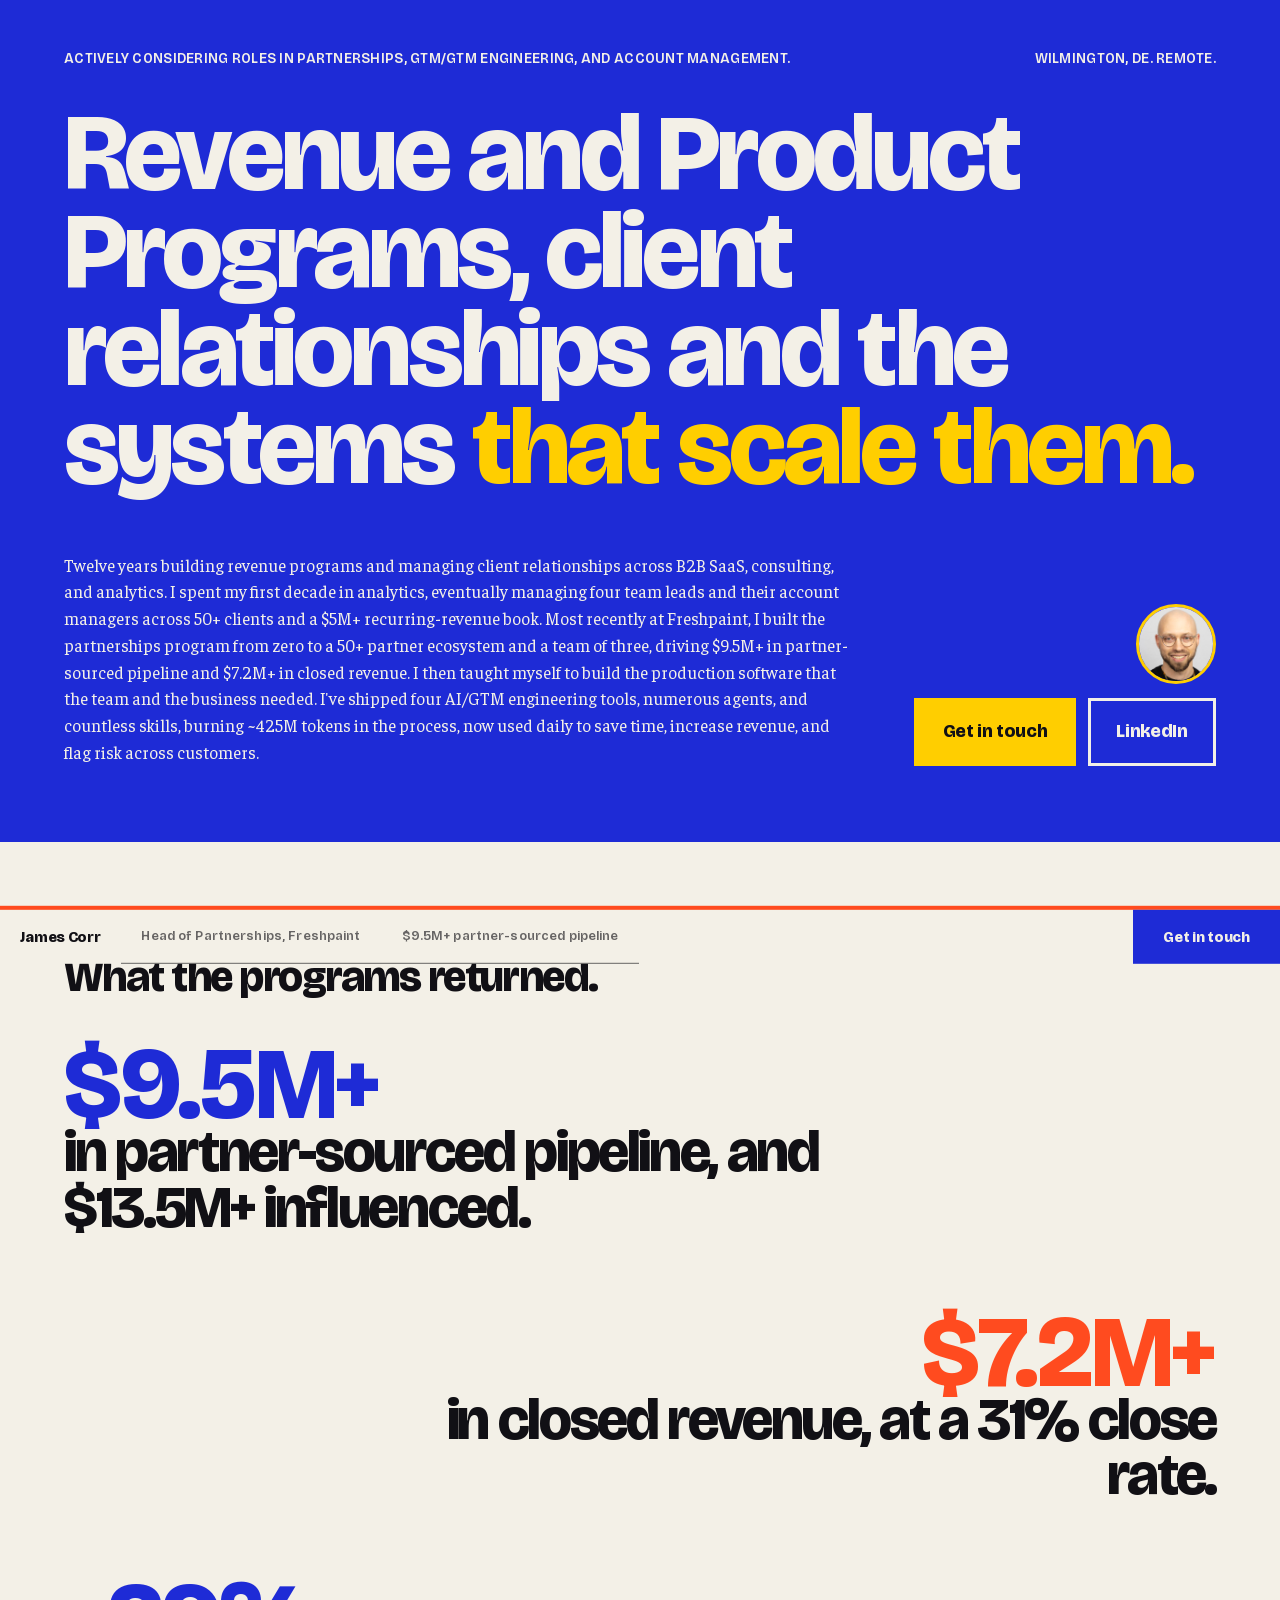
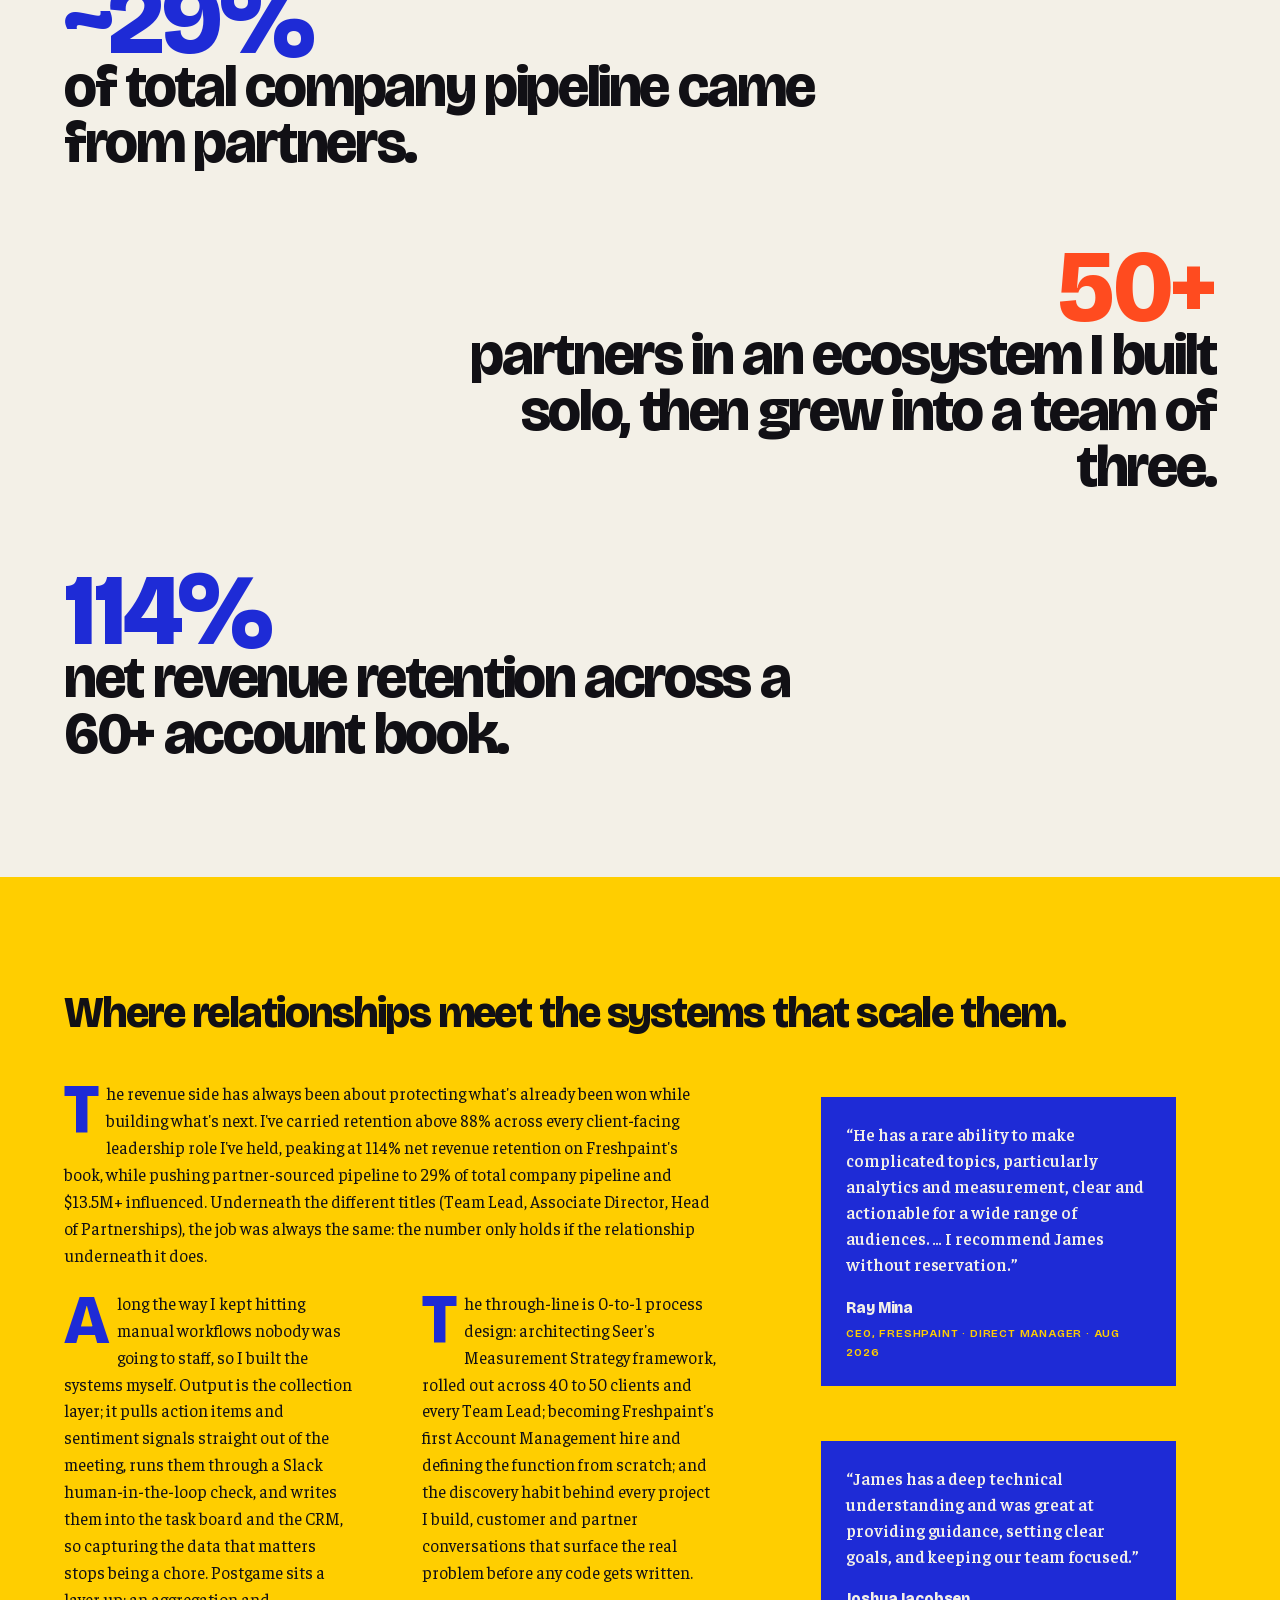
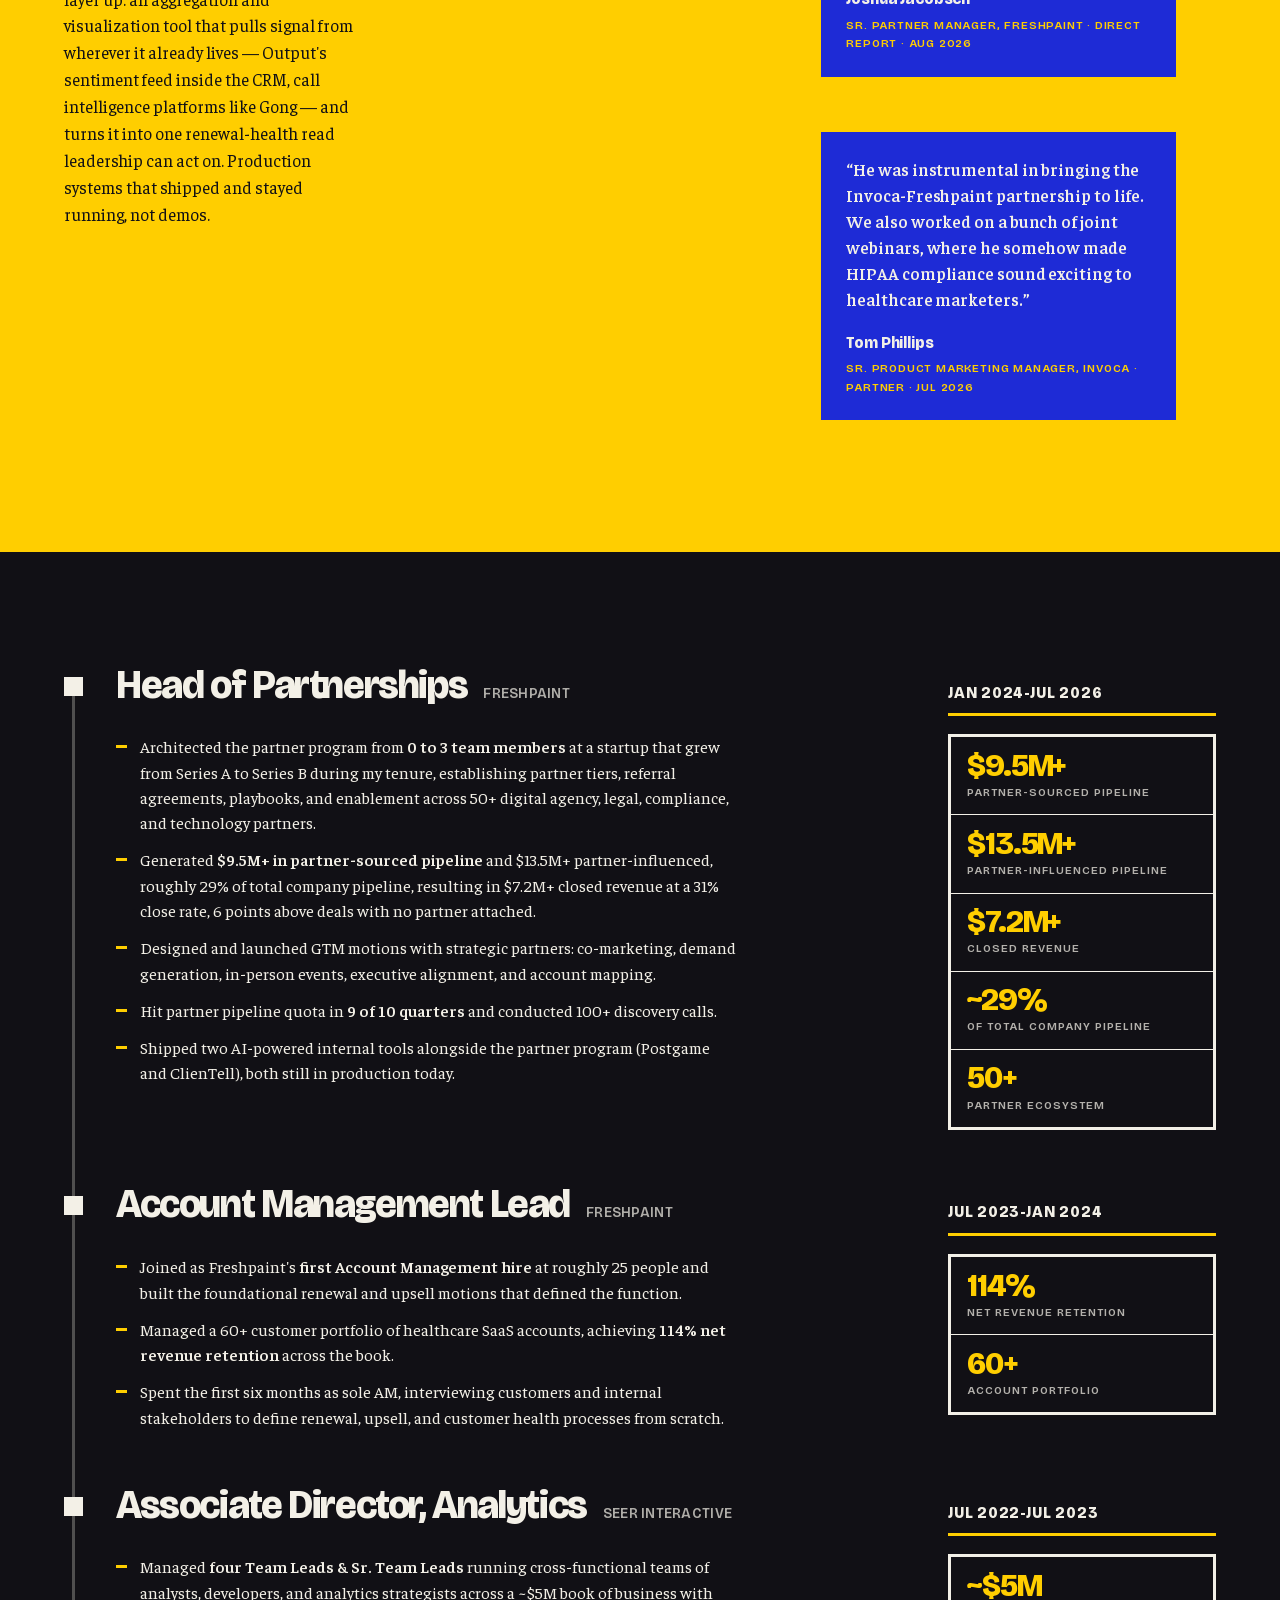
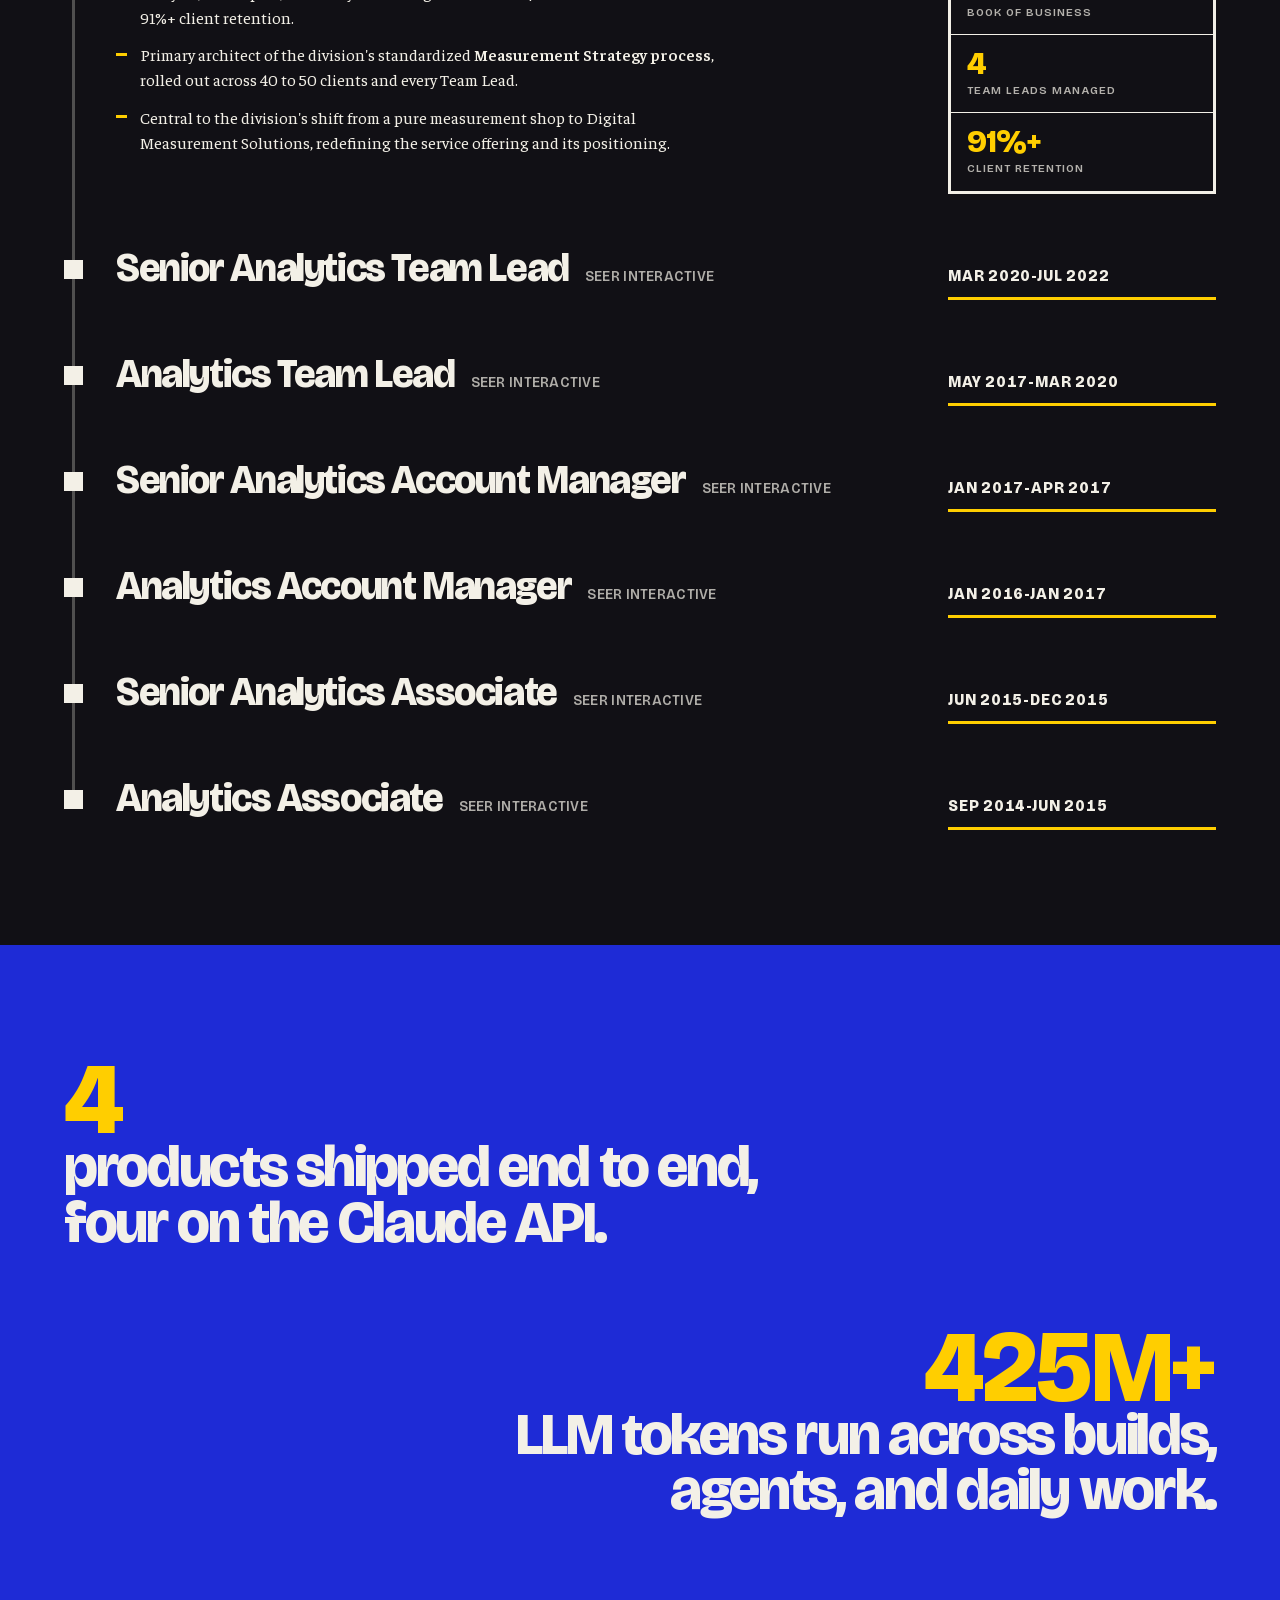
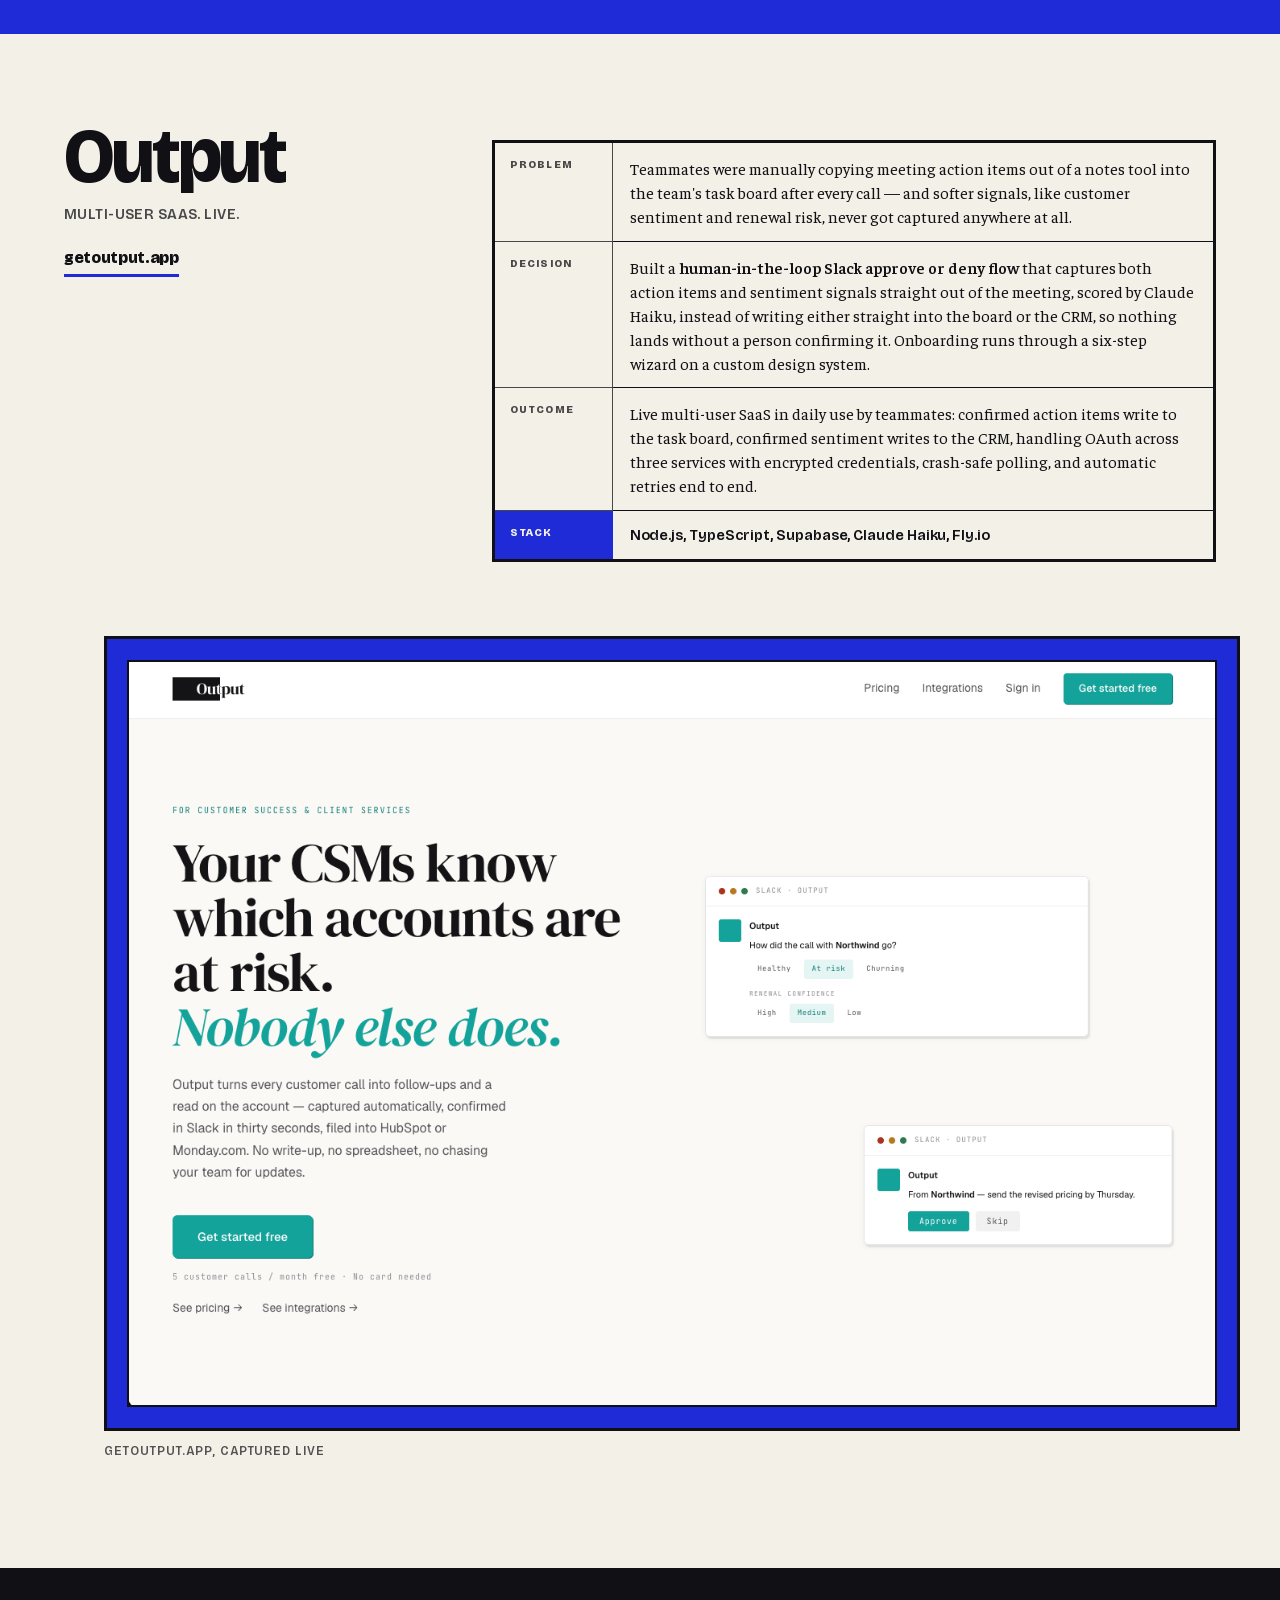
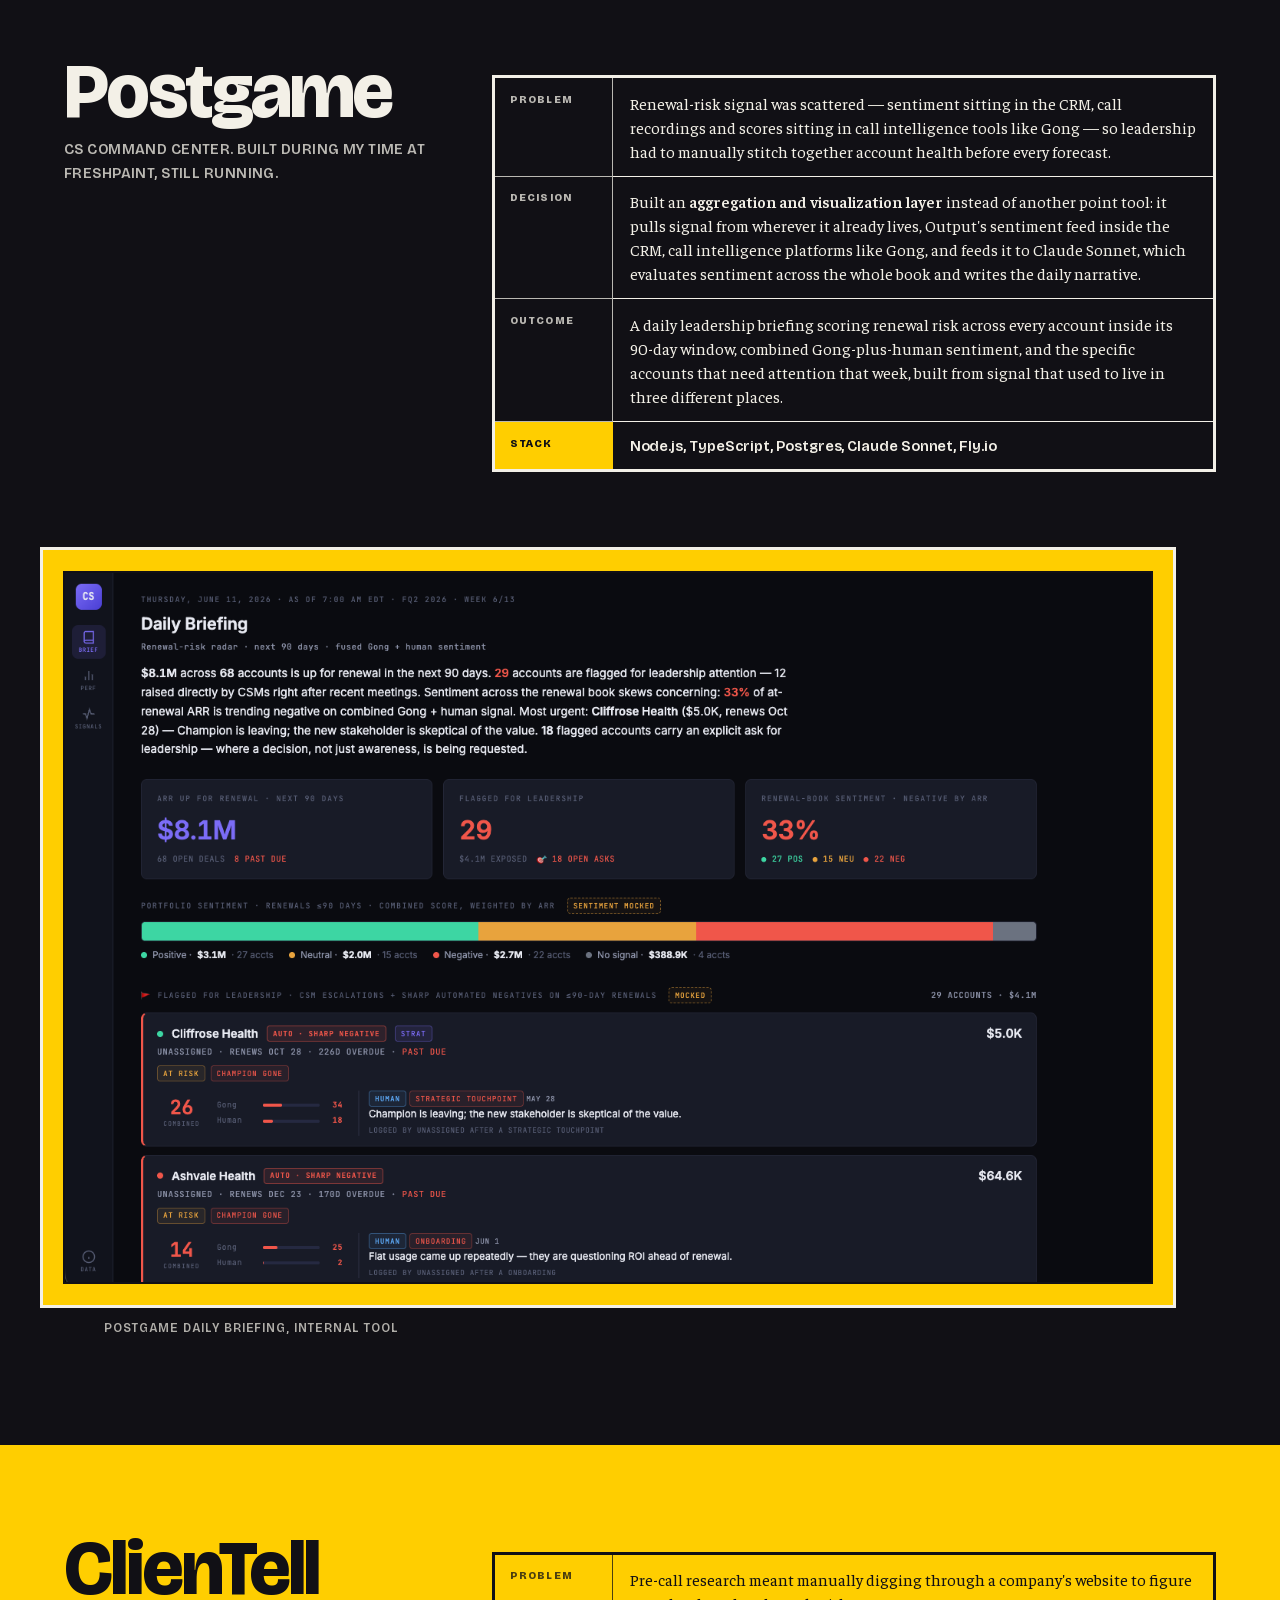
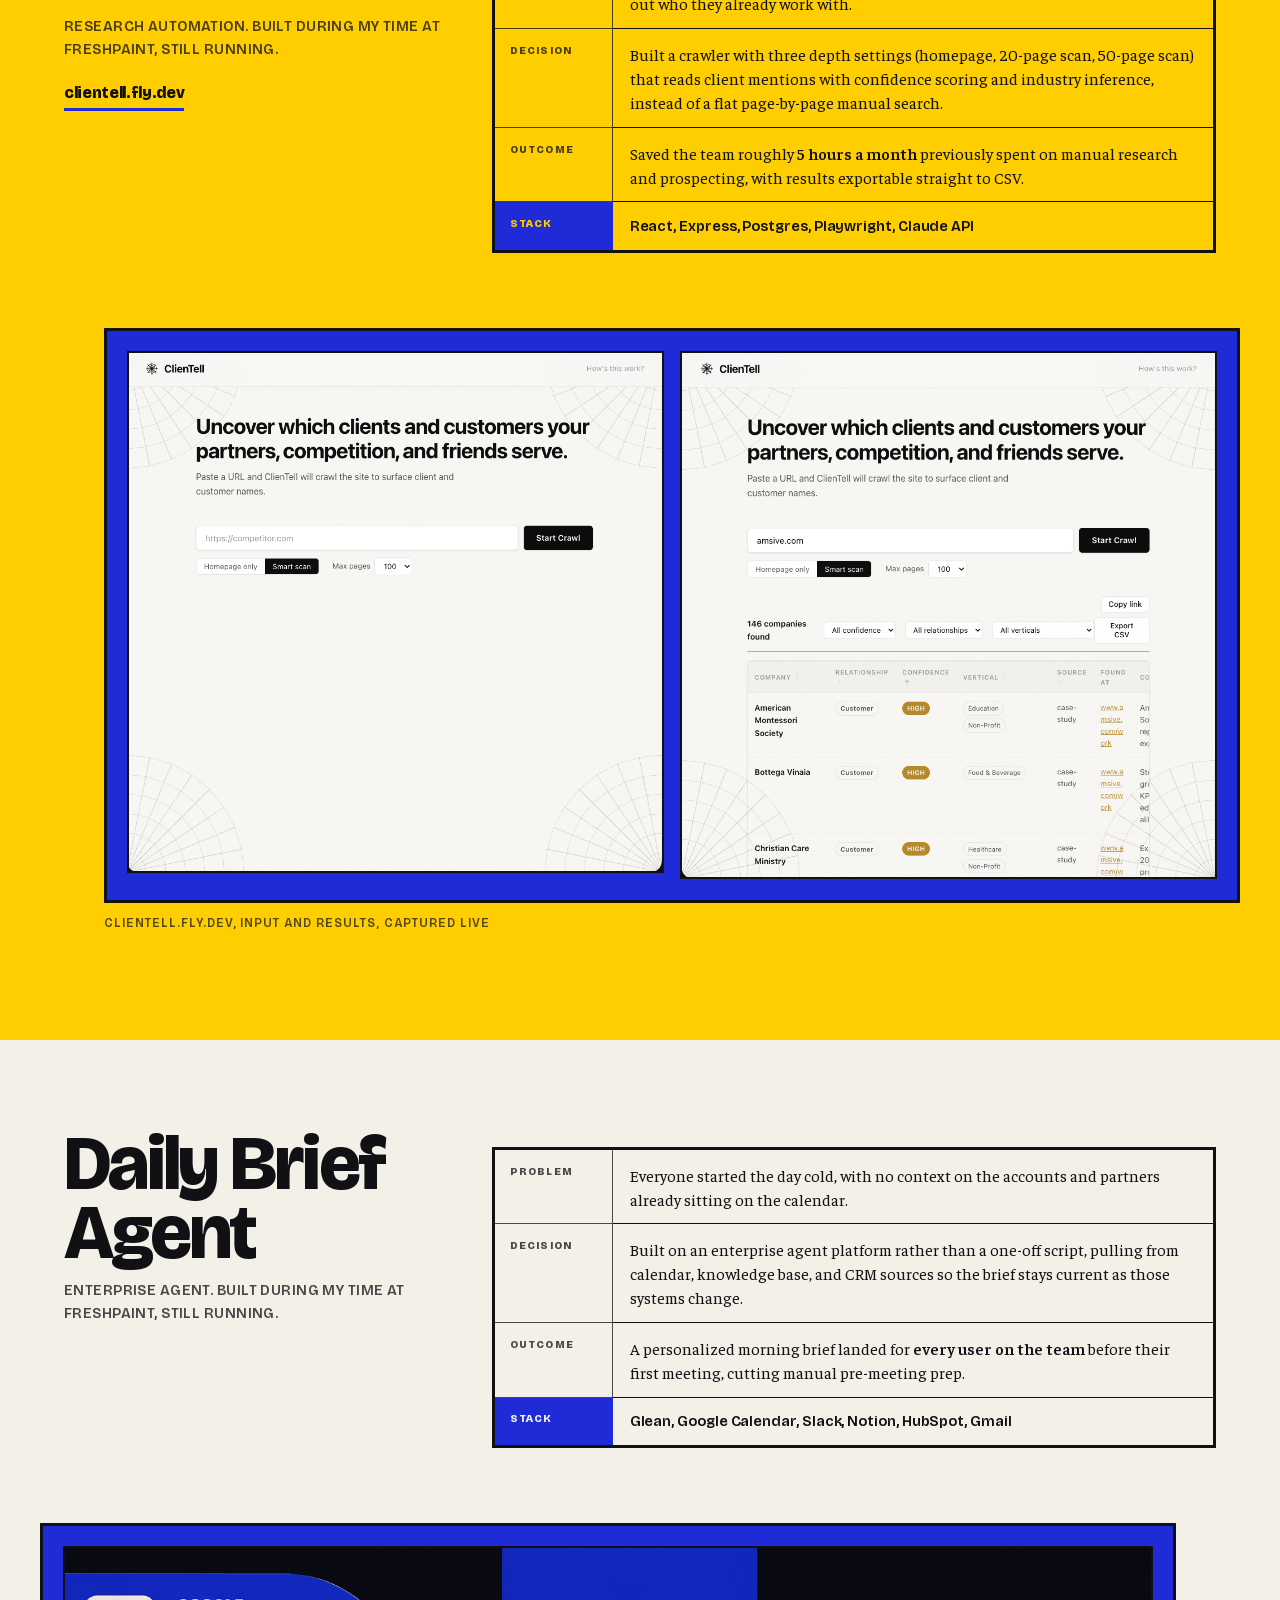
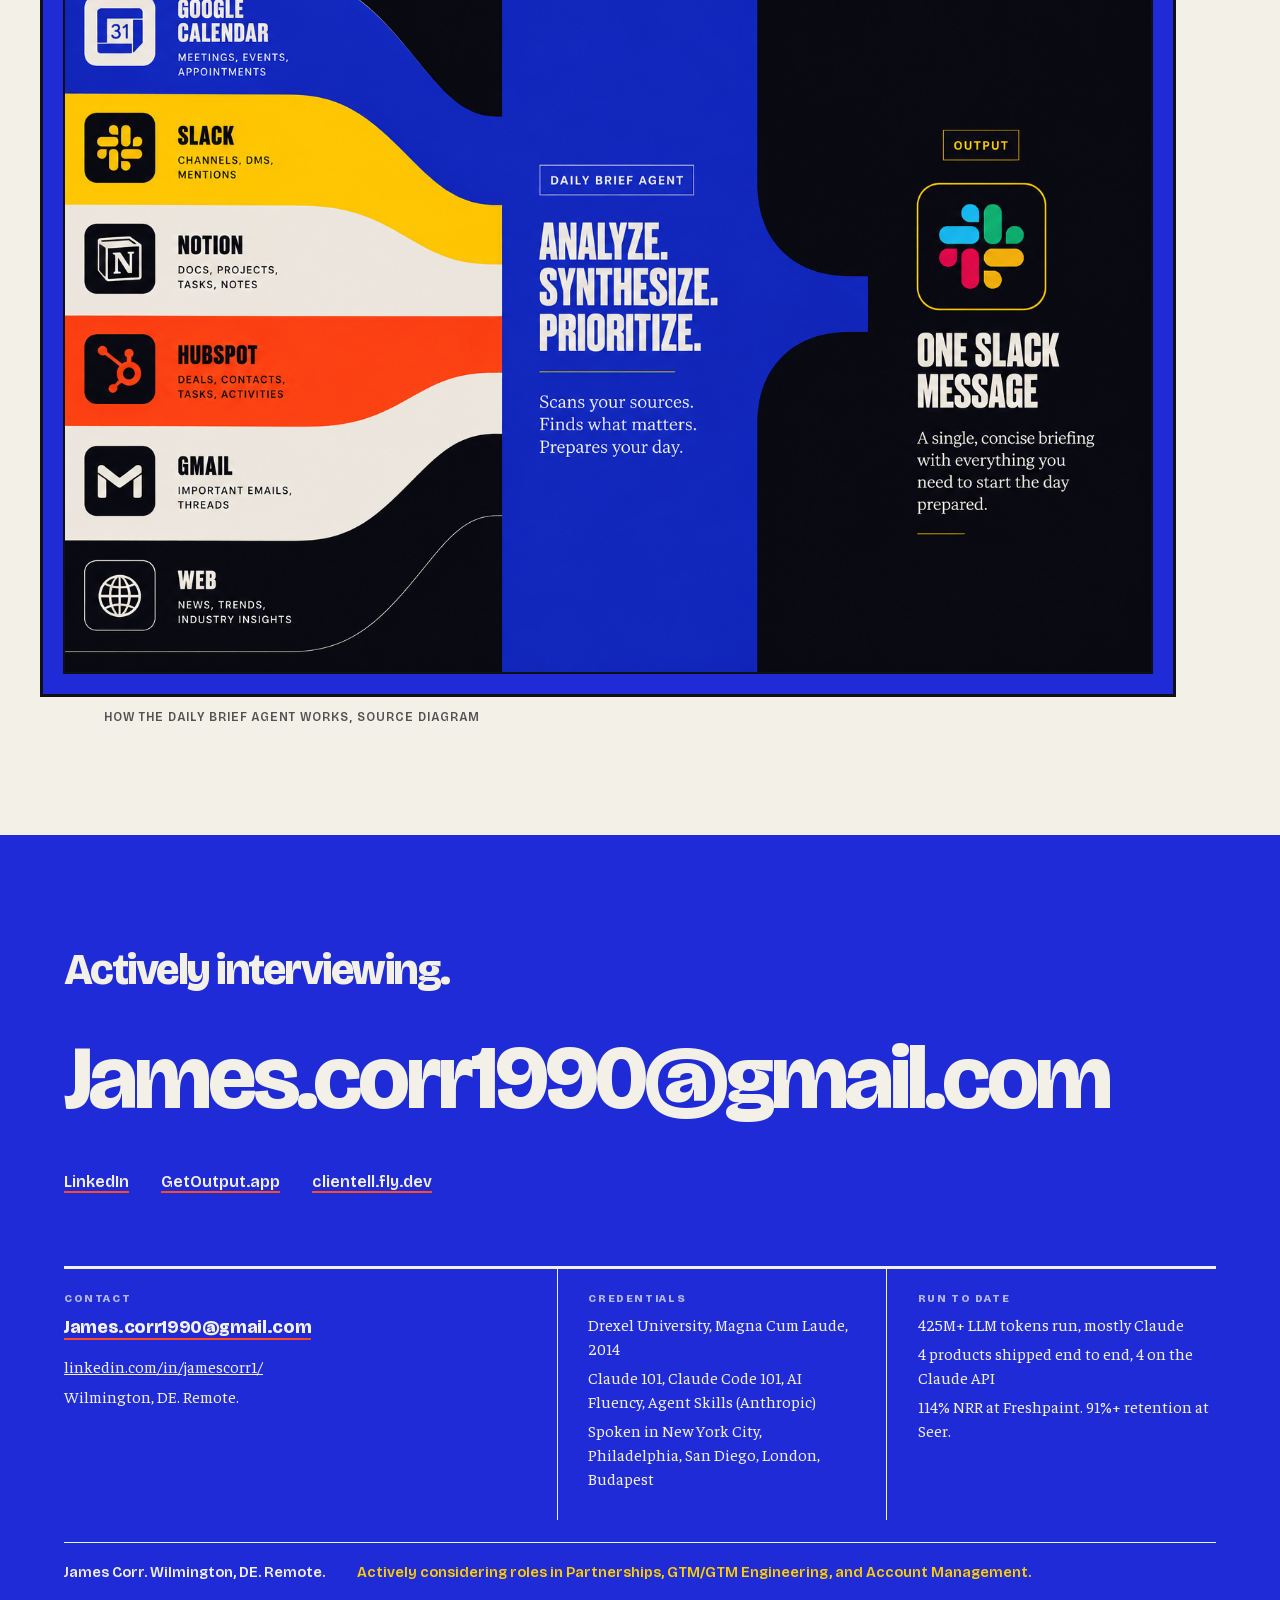
==== index.html @ a4e8c925 "Swap roles copy to Partnerships/GTM Engineering/Account Management Replace "Product" with "Account M" ====
<!doctype html>
<html lang="en">
<head>
<!-- Google Tag Manager -->
<script>(function(w,d,s,l,i){w[l]=w[l]||[];w[l].push({'gtm.start':
new Date().getTime(),event:'gtm.js'});var f=d.getElementsByTagName(s)[0],
j=d.createElement(s),dl=l!='dataLayer'?'&l='+l:'';j.async=true;j.src=
'https://www.googletagmanager.com/gtm.js?id='+i+dl;f.parentNode.insertBefore(j,f);
})(window,document,'script','dataLayer','GTM-5B7SRH8Q');</script>
<!-- End Google Tag Manager -->
<meta charset="utf-8">
<meta name="viewport" content="width=device-width, initial-scale=1">
<title>James Corr — Partnerships, GTM/GTM Engineering &amp; Account Management</title>
<meta name="description" content="Twelve years building revenue programs and client relationships across B2B SaaS, consulting, and analytics — most recently building Freshpaint's partnerships program from zero to 50+ partners and $7.2M+ in closed revenue. Now shipping the AI/GTM software those teams run on.">
<link rel="canonical" href="https://jamescorr.com/">
<link rel="icon" href="/assets/favicon.svg" type="image/svg+xml">
<meta name="theme-color" content="#1E2BD6">

<meta property="og:type" content="website">
<meta property="og:url" content="https://jamescorr.com/">
<meta property="og:title" content="James Corr — Partnerships, GTM/GTM Engineering & Account Management">
<meta property="og:description" content="Twelve years building revenue programs and client relationships across B2B SaaS, consulting, and analytics — most recently building Freshpaint's partnerships program from zero to 50+ partners and $7.2M+ in closed revenue. Now shipping the AI/GTM software those teams run on.">
<meta property="og:image" content="https://jamescorr.com/assets/og-image.png">
<meta property="og:image:width" content="1200">
<meta property="og:image:height" content="630">
<meta name="twitter:card" content="summary_large_image">
<meta name="twitter:image" content="https://jamescorr.com/assets/og-image.png">
<style>
/*
DIRECTION CONTRACT
THESIS: An exhibition catalogue, not a resume site. One idea owns one viewport,
colour is the architecture, and every claim arrives at the scale it deserves.
Refuses the card grid, the tile of metrics, and the cream-and-serif default.
OWN-WORLD: Drenched full-bleed fields of ultramarine, chrome yellow and ink,
chalk as the only light, flare reserved for live status and attention. Bricolage
Grotesque set enormous and tight against a quiet serif text face. Rules and hard
borders carry structure; no shadows, no gradients, no rounded chrome.
STORY: The visitor learns he is available in the first viewport, feels the scale
of the numbers, sees the software actually running, and leaves through a contact
panel the size of a wall.
FIRST VIEWPORT: Full-bleed ultramarine; availability marker top-left; headline
set to the edges in chalk and yellow; sub-copy low-left beside two actions.
FORM: Art-book monograph / exhibition catalogue, with the drafting sheet's
dimension callouts and specification tables absorbed into it.
*/

@font-face{font-family:Bricolage;src:url(fonts/bricolage-800.woff2)format('woff2');font-weight:800;font-display:swap}
@font-face{font-family:Bricolage;src:url(fonts/bricolage-600.woff2)format('woff2');font-weight:600;font-display:swap}
@font-face{font-family:Faustina;src:url(fonts/faustina-400.woff2)format('woff2');font-weight:400;font-display:swap}
@font-face{font-family:Faustina;src:url(fonts/faustina-600.woff2)format('woff2');font-weight:600;font-display:swap}

:root{
  --ultra:#1E2BD6;
  --yellow:#FFCE00;
  --ink:#111015;
  --chalk:#F3F0E7;
  --flare:#FF4B1F;
  --pad:clamp(1.25rem,5vw,5rem);
  --rail:58px;
  --max:1500px;
}
*{box-sizing:border-box}
html{-webkit-text-size-adjust:100%;scroll-behavior:smooth}
body{
  margin:0;background:var(--ink);color:var(--chalk);
  font-family:Faustina,Georgia,serif;font-size:17px;line-height:1.62;
}
h1,h2,h3,.d{font-family:Bricolage,system-ui,sans-serif;font-weight:800;letter-spacing:-.035em;line-height:.9}
a{color:inherit}
:focus-visible{outline:3px solid var(--flare);outline-offset:4px}
.skip{position:absolute;left:-9999px;background:var(--chalk);color:var(--ink);padding:.6rem 1rem;z-index:99}
.skip:focus{left:.6rem;top:.6rem}

.panel{padding:clamp(3.5rem,9vw,8rem) var(--pad);position:relative}
.panel > .in{max-width:var(--max);margin:0 auto}
.p-ultra{background:var(--ultra);color:var(--chalk);--pbg:var(--ultra);--acc:var(--yellow)}
.p-yellow{background:var(--yellow);color:var(--ink);--pbg:var(--yellow);--acc:var(--ultra)}
.p-ink{background:var(--ink);color:var(--chalk);--pbg:var(--ink);--acc:var(--yellow)}
.p-chalk{background:var(--chalk);color:var(--ink);--pbg:var(--chalk);--acc:var(--ultra)}

/* ---------- hero ---------- */
.hero{min-height:calc(100svh - var(--rail));display:flex;flex-direction:column;justify-content:space-between;
  padding-top:clamp(1.8rem,4vw,3rem);padding-bottom:clamp(1.6rem,3vw,2.4rem)}
@media(max-width:760px){.hero{min-height:0;justify-content:flex-start;padding-bottom:clamp(3.5rem,12vw,5rem)}}
.hero .top{display:flex;justify-content:space-between;align-items:center;gap:1rem 1.5rem;flex-wrap:wrap;
  font-family:Bricolage,sans-serif;font-weight:600;letter-spacing:.02em;font-size:.86rem;text-transform:uppercase}

.hero h1{margin:clamp(1.2rem,3.4vw,2.2rem) 0 0;font-size:clamp(2.8rem,8.5vw,8.4rem);text-wrap:balance}
.hero h1 em{font-style:normal;color:var(--yellow)}
.hero .bottom{display:grid;grid-template-columns:minmax(0,1fr) auto;gap:1.5rem clamp(2.5rem,5vw,4.5rem);
  align-items:end;margin-top:clamp(1.8rem,5vw,3.4rem)}
.hero .bottom p{margin:0;font-size:clamp(1.02rem,1.35vw,1.22rem);line-height:1.55}
.contact{display:flex;flex-direction:column;align-items:flex-end;gap:.9rem;justify-self:end}
.avatar{width:80px;height:80px;border-radius:50%;object-fit:cover;flex:none;border:3px solid var(--yellow)}
.acts{display:flex;flex-wrap:wrap;gap:.75rem}
@media(max-width:760px){.hero .bottom{grid-template-columns:1fr;align-items:start}.contact{align-items:flex-start}}
.cta{display:inline-flex;align-items:center;text-decoration:none;background:var(--yellow);color:var(--ink);
  padding:1rem 1.6rem;font-family:Bricolage,sans-serif;font-weight:800;letter-spacing:-.02em;font-size:1.15rem;
  white-space:nowrap;border:3px solid var(--yellow)}
.cta:hover{background:var(--chalk);border-color:var(--chalk)}
.cta.sec{background:transparent;color:var(--chalk);border-color:var(--chalk)}
.cta.sec:hover{background:var(--chalk);color:var(--ink)}

/* ---------- statement panels ---------- */
.stmt{font-family:Bricolage,sans-serif;font-weight:800;letter-spacing:-.04em;line-height:.95;
  font-size:clamp(1.85rem,4.6vw,4.4rem);margin:0;max-width:22ch;text-wrap:balance}
.stmt .n{font-size:1.72em;line-height:.78;display:inline-block;vertical-align:-.06em}
.stmt .n.y{color:var(--yellow)}
.stmt .n.u{color:var(--ultra)}
.stmt .n.f{color:var(--flare)}
.stmts{display:grid;gap:clamp(2.6rem,6vw,5rem)}
.stmts .row.r{justify-items:end;text-align:right}
.stmts .row.r .stmt{text-align:right;margin-left:auto}

.eyebrowless{margin:0 0 clamp(2.3rem,4vw,2.9rem);font-family:Bricolage,sans-serif;font-weight:800;
  letter-spacing:-.035em;font-size:clamp(1.6rem,3.4vw,2.9rem);line-height:.95}

/* ---------- bio ---------- */
.bio{max-width:104ch}
.bio p{margin:0 0 1.35rem;font-size:clamp(1.05rem,1.3vw,1.19rem);line-height:1.6}
.bio p:first-child::first-letter,.bio-pair p:last-child::first-letter{font-family:Bricolage,sans-serif;font-weight:800;float:left;
  font-size:4.15em;line-height:.76;padding:.06em .1em 0 0;color:var(--ultra)}
.bio-pair{display:grid;grid-template-columns:1fr 1fr;column-gap:clamp(2rem,5vw,4.5rem)}
.bio-pair p{margin:0}
@media(max-width:860px){.bio-pair{grid-template-columns:1fr;row-gap:1.35rem}}

.bio-cols{display:grid;grid-template-columns:minmax(0,3fr) minmax(0,2fr);gap:clamp(2rem,5vw,4.5rem);align-items:start}
@media(max-width:900px){.bio-cols{grid-template-columns:1fr}}
.quotes{display:flex;flex-direction:column;gap:1.3rem}
.quote{background:var(--ultra);color:var(--chalk);padding:1.5rem 1.6rem}
.quote p{margin:0 0 1.1rem;font-size:1.05rem;line-height:1.55;font-weight:600;letter-spacing:-.005em}
.quote cite{display:block;font-style:normal;font-family:Bricolage,sans-serif;font-weight:800;font-size:.98rem;letter-spacing:-.01em;color:var(--chalk)}
.quote cite span{display:block;margin-top:.25rem;font-family:Bricolage,sans-serif;font-weight:600;font-size:.72rem;
  letter-spacing:.07em;text-transform:uppercase;color:var(--yellow)}

/* ---------- career bus ---------- */
.bus{position:relative}
.bus::before{content:"";position:absolute;left:8px;top:10px;bottom:1.5rem;width:3px;background:currentColor;opacity:.28}
@media(max-width:800px){.bus::before{display:none}}
.role{position:relative;padding:0 0 clamp(2.4rem,5vw,3.6rem) 52px;
  display:grid;grid-template-columns:minmax(0,1fr) 268px;
  column-gap:clamp(2rem,4vw,3.6rem);row-gap:1.15rem;align-items:start}
.role:last-child{padding-bottom:0}
@media(max-width:800px){.role{padding-left:0;padding-top:1.8rem;border-top:3px solid currentColor}
  .role:first-child{border-top:0;padding-top:0}}
.role::before{content:"";position:absolute;left:0;top:9px;width:19px;height:19px;background:currentColor}
@media(max-width:800px){.role::before{display:none}}
.role.live::before{background:var(--flare)}
.rhead{display:flex;flex-wrap:wrap;align-items:baseline;gap:.5rem 1rem}
.rhead h3{margin:0;font-size:clamp(1.5rem,3.1vw,2.5rem)}
.rhead .meta{font-family:Bricolage,sans-serif;font-weight:600;font-size:.86rem;letter-spacing:.02em;
  text-transform:uppercase;opacity:.7}
.rhead .now{font-family:Bricolage,sans-serif;font-weight:800;font-size:.76rem;letter-spacing:.06em;
  text-transform:uppercase;background:var(--flare);color:var(--chalk);padding:.2rem .5rem}
.rhead{grid-column:1;grid-row:1;align-self:baseline}
.rdate{grid-column:2;grid-row:1;align-self:baseline;
  margin:0;padding-bottom:.5rem;border-bottom:3px solid var(--acc);
  font-family:Bricolage,sans-serif;font-weight:800;font-size:.98rem;letter-spacing:.05em;
  text-transform:uppercase;font-variant-numeric:tabular-nums}
.role ul{grid-column:1;grid-row:2}
.dims{grid-column:2;grid-row:2}
@media(max-width:980px){
  .role{display:flex;flex-direction:column;gap:1.35rem}
  .rhead{order:1}.rdate{order:2}.dims{order:3}.role ul{order:4}
}
.role ul{margin:0;padding:0;list-style:none;max-width:62ch}
.role li{position:relative;padding-left:1.5rem;margin-bottom:.75rem;font-size:1.02rem;line-height:1.55}
.role li:last-child{margin-bottom:0}
.role li::before{content:"";position:absolute;left:0;top:.66em;width:11px;height:3px;background:var(--acc)}
.role li b{font-weight:600}

/* dimension callout block */
.dims{border:3px solid currentColor}
.dim{padding:.85rem 1rem;border-bottom:1px solid currentColor}
.dim:last-child{border-bottom:0}
@media(max-width:980px){
  .dims{display:grid;grid-template-columns:repeat(auto-fit,minmax(150px,1fr))}
  .dim{border-bottom:0;border-right:1px solid currentColor}
  .dim:last-child{border-right:0}
}
@media(max-width:560px){.dims{grid-template-columns:1fr 1fr}
  .dim{border-bottom:1px solid currentColor}
  .dim:nth-child(2n){border-right:0}}
.dim .v{display:block;font-family:Bricolage,sans-serif;font-weight:800;letter-spacing:-.035em;line-height:.92;
  font-size:clamp(1.6rem,2.5vw,2.15rem);color:var(--acc)}
.dim .l{display:block;margin-top:.3rem;font-family:Bricolage,sans-serif;font-weight:600;font-size:.7rem;
  letter-spacing:.09em;text-transform:uppercase;opacity:.72;line-height:1.4}

/* ---------- systems ---------- */
.wpanel{padding:clamp(3rem,7vw,6rem) var(--pad);overflow:hidden}
.wpanel .in{max-width:var(--max);margin:0 auto}
.wtop{display:grid;grid-template-columns:minmax(0,.78fr) minmax(0,1.5fr);gap:1.6rem clamp(2rem,4vw,4rem);
  align-items:start}
@media(max-width:900px){.wtop{grid-template-columns:1fr}}
.wpanel h3{margin:0;font-size:clamp(2.4rem,6vw,5.2rem)}
.wtag{margin:.7rem 0 0;font-family:Bricolage,sans-serif;font-weight:600;font-size:.9rem;
  letter-spacing:.03em;text-transform:uppercase;opacity:.75}
.wlink{display:inline-block;margin-top:1.1rem;font-family:Bricolage,sans-serif;font-weight:800;
  font-size:1.05rem;letter-spacing:-.02em;text-decoration:none;border-bottom:3px solid var(--acc);padding-bottom:2px}
.wlink:hover{color:var(--acc)}

/* spec table */
.spec{border:3px solid currentColor;display:grid;grid-template-columns:118px minmax(0,1fr)}
.spec dt{padding:.8rem .95rem;border-bottom:1px solid currentColor;border-right:1px solid currentColor;
  font-family:Bricolage,sans-serif;font-weight:800;font-size:.7rem;letter-spacing:.1em;text-transform:uppercase;
  opacity:.75}
.spec dd{margin:0;padding:.8rem 1.05rem;border-bottom:1px solid currentColor;font-size:1rem;line-height:1.5}
.spec dd b{font-weight:600}
.spec .last{border-bottom:0}
.spec .stackdt{background:var(--acc);color:var(--pbg);opacity:1;border-right-color:var(--acc)}
.spec .stackdd{font-family:Bricolage,sans-serif;font-weight:600;font-size:.92rem;letter-spacing:-.005em}
@media(max-width:620px){
  .spec{grid-template-columns:1fr}
  .spec dt{border-right:0;border-bottom:0;padding-bottom:.1rem}
  .spec dd{padding-top:.25rem}
  .spec .stackdt{padding-bottom:.8rem}
}

/* screenshot slab */
.shot{margin-top:clamp(2.2rem,5vw,3.6rem);position:relative}
.shot .plate{position:relative;border:3px solid currentColor;background:var(--acc);padding:clamp(.7rem,1.6vw,1.4rem)}
.shot.bleed-r .plate{margin-right:calc(var(--pad) * -1)}
.shot.bleed-l .plate{margin-left:calc(var(--pad) * -1)}
@media(max-width:700px){.shot .plate{margin:0!important}}
.shot img{display:block;width:100%;height:auto;border:2px solid var(--ink)}
.shot figcaption{margin-top:.7rem;font-family:Bricolage,sans-serif;font-weight:600;font-size:.76rem;
  letter-spacing:.08em;text-transform:uppercase;opacity:.7}
.shot-pair{display:grid;grid-template-columns:1fr 1fr;gap:clamp(.6rem,1.4vw,1rem)}
@media(max-width:560px){.shot-pair{grid-template-columns:1fr}}
/* supply-later placeholder */
.ph{aspect-ratio:24/7;min-height:180px;display:flex;flex-direction:column;align-items:center;justify-content:center;gap:.6rem;
  border:2px dashed var(--pbg);color:var(--pbg);text-align:center;padding:1.5rem;
  background:repeating-linear-gradient(45deg,transparent 0 13px,rgba(0,0,0,.10) 13px 26px)}
.ph strong{font-family:Bricolage,sans-serif;font-weight:800;font-size:clamp(.95rem,1.7vw,1.25rem);
  letter-spacing:-.01em;line-height:1.2}
.ph span{font-family:Bricolage,sans-serif;font-weight:600;font-size:.74rem;letter-spacing:.1em;text-transform:uppercase;opacity:.8}

/* ---------- close ---------- */
.close{padding-bottom:clamp(2.5rem,5vw,4rem)}
.close .mail{display:block;font-family:Bricolage,sans-serif;font-weight:800;letter-spacing:-.045em;
  font-size:clamp(1.85rem,7.1vw,6.4rem);line-height:.92;text-decoration:none;word-break:break-word}
.close .mail:hover{color:var(--yellow)}
.close .links{margin:clamp(1.8rem,4vw,3rem) 0 0;padding:0;list-style:none;display:flex;flex-wrap:wrap;gap:.7rem 2rem;
  font-family:Bricolage,sans-serif;font-weight:600;font-size:1.02rem}
.close .links a{text-decoration:none;border-bottom:2px solid var(--flare)}

/* title block */
.tb{margin-top:clamp(2.6rem,6vw,4.4rem);border-top:3px solid currentColor;
  display:grid;grid-template-columns:1.5fr 1fr 1fr}
@media(max-width:860px){.tb{grid-template-columns:1fr}}
.tb .cell{padding:1.5rem clamp(1.2rem,2.4vw,2rem) 1.5rem 0;border-right:1px solid currentColor}
.tb .cell + .cell{padding-left:clamp(1.2rem,2.4vw,2rem)}
.tb .cell:last-child{border-right:0;padding-right:0}
@media(max-width:860px){.tb .cell{border-right:0;border-bottom:1px solid currentColor;padding:1.3rem 0}
  .tb .cell + .cell{padding-left:0}.tb .cell:last-child{border-bottom:0}}
.tb h3{margin:0 0 .6rem;font-family:Bricolage,sans-serif;font-weight:800;font-size:.72rem;letter-spacing:.14em;
  text-transform:uppercase;opacity:.7}
.tb ul{margin:0;padding:0;list-style:none;font-size:.99rem;line-height:1.5}
.tb li{margin-bottom:.35rem}
.tb .mailsm{font-family:Bricolage,sans-serif;font-weight:800;font-size:1.15rem;letter-spacing:-.02em;
  text-decoration:none;border-bottom:2px solid var(--flare);word-break:break-word}
.tbfoot{border-top:1px solid currentColor;padding-top:1.1rem;margin-top:1.4rem;display:flex;flex-wrap:wrap;
  gap:.5rem 2rem;font-family:Bricolage,sans-serif;font-weight:600;font-size:.92rem}
.tbfoot .y{color:var(--yellow)}

/* ---------- persistent rail ---------- */
.rail{
  position:fixed;left:0;right:0;bottom:0;height:var(--rail);z-index:40;
  background:var(--chalk);color:var(--ink);display:flex;align-items:center;
  font-family:Bricolage,sans-serif;font-weight:600;font-size:.82rem;letter-spacing:.01em;
  border-top:4px solid var(--flare);
  transform:translateY(110%);transition:transform .62s cubic-bezier(.16,1,.3,1);
}
.rail.on{transform:translateY(0)}
.rail .seg{padding:0 clamp(.7rem,1.6vw,1.3rem);white-space:nowrap;display:flex;align-items:center;height:100%}
.rail .seg.b{font-weight:800;letter-spacing:-.02em;font-size:.95rem}
.rail .seg.dim{opacity:.62}
.rail .go{margin-left:auto;background:var(--ultra);color:var(--chalk);text-decoration:none;font-weight:800;
  padding:0 clamp(1rem,2.4vw,1.9rem);letter-spacing:-.02em;font-size:.95rem;display:flex;align-items:center;height:100%}
.rail .go:hover{background:var(--flare)}
@media(max-width:860px){.rail .seg.hide{display:none}}
body{padding-bottom:var(--rail)}

/* ---------- intro: name card that tears open ---------- */
.intro{display:none;position:fixed;inset:0;z-index:90;overflow:hidden}
.intro.go{display:block}
.card{position:absolute;inset:0}
.ch{position:absolute;left:0;right:0;height:50.2%;overflow:hidden;background:var(--chalk)}
.ch.top{top:0}
.ch.bot{bottom:0}
.ch span{position:absolute;left:50%;white-space:nowrap;font-family:Bricolage,sans-serif;font-weight:800;
  letter-spacing:-.045em;color:var(--ultra);font-size:clamp(2.1rem,10.5vw,9.5rem);line-height:1;
  clip-path:inset(0 100% 0 0)}
.ch.top span{bottom:0;transform:translate(-50%,50%)}
.ch.bot span{top:0;transform:translate(-50%,-50%)}
@keyframes wipeIn{to{clip-path:inset(0 0 0 0)}}
@keyframes seamDraw{to{transform:scaleX(1)}}
@keyframes tearUp{to{transform:translateY(-100%)}}
@keyframes tearDown{to{transform:translateY(100%)}}
.go .ch span{animation:wipeIn .72s cubic-bezier(.16,1,.3,1) .18s both}
.seam{position:absolute;left:0;right:0;top:50%;height:6px;margin-top:-3px;background:var(--yellow);
  transform:scaleX(0);transform-origin:left center}
.go .ch.top{animation:tearUp .74s cubic-bezier(.7,0,.25,1) 1.92s both}
.go .ch.bot{animation:tearDown .74s cubic-bezier(.7,0,.25,1) 1.92s both}
.go .seam{animation:seamDraw .46s cubic-bezier(.16,1,.3,1) 1.36s both,
  tearDown .74s cubic-bezier(.7,0,.25,1) 1.92s both}

@media(prefers-reduced-motion:reduce){
  .intro{display:none!important}
}
@media(prefers-reduced-motion:reduce){
  html{scroll-behavior:auto}
  *{animation:none!important;transition:none!important}
  .rail{transform:none}
}
</style>
</head>
<body>
<!-- Google Tag Manager (noscript) -->
<noscript><iframe src="https://www.googletagmanager.com/ns.html?id=GTM-5B7SRH8Q"
height="0" width="0" style="display:none;visibility:hidden"></iframe></noscript>
<!-- End Google Tag Manager (noscript) -->
<a class="skip" href="#main">Skip to content</a>

<div class="intro" id="intro" aria-hidden="true">
  <div class="card">
    <div class="ch top"><span>James Corr</span></div>
    <div class="ch bot"><span>James Corr</span></div>
    <i class="seam"></i>
  </div>
</div>

<main id="main">

  <!-- HERO -->
  <section class="panel p-ultra hero">
    <div class="in" style="width:100%">
      <div class="top">
        <span>Actively considering roles in Partnerships, GTM/GTM Engineering, and Account Management.</span>
        <span>Wilmington, DE. Remote.</span>
      </div>
      <h1>Revenue and Product Programs, client relationships and the systems <em>that scale them.</em></h1>
      <div class="bottom">
        <p>Twelve years building revenue programs and managing client relationships across B2B SaaS, consulting, and analytics. I spent my first decade in analytics, eventually managing four team leads and their account managers across 50+ clients and a $5M+ recurring-revenue book. Most recently at Freshpaint, I built the partnerships program from zero to a 50+ partner ecosystem and a team of three, driving $9.5M+ in partner-sourced pipeline and $7.2M+ in closed revenue. I then taught myself to build the production software that the team and the business needed. I've shipped four AI/GTM engineering tools, numerous agents, and countless skills, burning ~425M tokens in the process, now used daily to save time, increase revenue, and flag risk across customers.</p>
        <div class="contact">
          <img class="avatar" src="assets/james-avatar.jpg" alt="Portrait of James Corr" width="80" height="80" loading="eager">
          <div class="acts">
            <a class="cta" href="mailto:James.corr1990@gmail.com">Get in touch</a>
            <a class="cta sec" href="https://www.linkedin.com/in/jamescorr1/" target="_blank" rel="noopener noreferrer">LinkedIn</a>
          </div>
        </div>
      </div>
    </div>
  </section>

  <!-- NUMBERS -->
  <section class="panel p-chalk" aria-labelledby="h-figures">
    <div class="in">
      <h2 class="eyebrowless" id="h-figures">What the programs returned.</h2>
      <div class="stmts">
        <div class="row"><p class="stmt"><span class="n u">$9.5M+</span><br>in partner-sourced pipeline, and $13.5M+ influenced.</p></div>
        <div class="row r"><p class="stmt"><span class="n f">$7.2M+</span><br>in closed revenue, at a 31% close rate.</p></div>
        <div class="row"><p class="stmt"><span class="n u">~29%</span><br>of total company pipeline came from partners.</p></div>
        <div class="row r"><p class="stmt"><span class="n f">50+</span><br>partners in an ecosystem I built solo, then grew into a team of three.</p></div>
        <div class="row"><p class="stmt"><span class="n u">114%</span><br>net revenue retention across a 60+ account book.</p></div>
      </div>
    </div>
  </section>

  <!-- BIO -->
  <section class="panel p-yellow" aria-labelledby="h-about">
    <div class="in">
      <h2 class="eyebrowless" id="h-about">Where relationships meet the systems that scale them.</h2>
      <div class="bio-cols">
        <div class="bio">
          <p>The revenue side has always been about protecting what's already been won while building what's next. I've carried retention above 88% across every client-facing leadership role I've held, peaking at 114% net revenue retention on Freshpaint's book, while pushing partner-sourced pipeline to 29% of total company pipeline and $13.5M+ influenced. Underneath the different titles (Team Lead, Associate Director, Head of Partnerships), the job was always the same: the number only holds if the relationship underneath it does.</p>
          <div class="bio-pair">
            <p>Along the way I kept hitting manual workflows nobody was going to staff, so I built the systems myself. Output is the collection layer; it pulls action items and sentiment signals straight out of the meeting, runs them through a Slack human-in-the-loop check, and writes them into the task board and the CRM, so capturing the data that matters stops being a chore. Postgame sits a layer up: an aggregation and visualization tool that pulls signal from wherever it already lives — Output's sentiment feed inside the CRM, call intelligence platforms like Gong — and turns it into one renewal-health read leadership can act on. Production systems that shipped and stayed running, not demos.</p>
            <p>The through-line is 0-to-1 process design: architecting Seer's Measurement Strategy framework, rolled out across 40 to 50 clients and every Team Lead; becoming Freshpaint's first Account Management hire and defining the function from scratch; and the discovery habit behind every project I build, customer and partner conversations that surface the real problem before any code gets written.</p>
          </div>
        </div>
        <div class="quotes">
          <blockquote class="quote">
            <p>&ldquo;He has a rare ability to make complicated topics, particularly analytics and measurement, clear and actionable for a wide range of audiences. &hellip; I recommend James without reservation.&rdquo;</p>
            <cite>Ray Mina<span>CEO, Freshpaint &middot; Direct manager &middot; Aug 2026</span></cite>
          </blockquote>
          <blockquote class="quote">
            <p>&ldquo;James has a deep technical understanding and was great at providing guidance, setting clear goals, and keeping our team focused.&rdquo;</p>
            <cite>Joshua Jacobsen<span>Sr. Partner Manager, Freshpaint &middot; Direct report &middot; Aug 2026</span></cite>
          </blockquote>
          <blockquote class="quote">
            <p>&ldquo;He was instrumental in bringing the Invoca-Freshpaint partnership to life. We also worked on a bunch of joint webinars, where he somehow made HIPAA compliance sound exciting to healthcare marketers.&rdquo;</p>
            <cite>Tom Phillips<span>Sr. Product Marketing Manager, Invoca &middot; Partner &middot; Jul 2026</span></cite>
          </blockquote>
        </div>
      </div>
    </div>
  </section>

  <!-- CAREER -->
  <section class="panel p-ink" aria-label="Career history">
    <div class="in">
      <div class="bus">

        <article class="role">
          <div class="rhead">
            <h3>Head of Partnerships</h3>
            <span class="meta">Freshpaint</span>
          </div>

          <p class="rdate">Jan 2024-Jul 2026</p>
          <ul>
            <li>Architected the partner program from <b>0 to 3 team members</b> at a startup that grew from Series A to Series B during my tenure, establishing partner tiers, referral agreements, playbooks, and enablement across 50+ digital agency, legal, compliance, and technology partners.</li>
            <li>Generated <b>$9.5M+ in partner-sourced pipeline</b> and $13.5M+ partner-influenced, roughly 29% of total company pipeline, resulting in $7.2M+ closed revenue at a 31% close rate, 6 points above deals with no partner attached.</li>
            <li>Designed and launched GTM motions with strategic partners: co-marketing, demand generation, in-person events, executive alignment, and account mapping.</li>
            <li>Hit partner pipeline quota in <b>9 of 10 quarters</b> and conducted 100+ discovery calls.</li>
            <li>Shipped two AI-powered internal tools alongside the partner program (Postgame and ClienTell), both still in production today.</li>
          </ul>
          <div class="dims">
            <div class="dim"><span class="v">$9.5M+</span><span class="l">Partner-sourced pipeline</span></div>
            <div class="dim"><span class="v">$13.5M+</span><span class="l">Partner-influenced pipeline</span></div>
            <div class="dim"><span class="v">$7.2M+</span><span class="l">Closed revenue</span></div>
            <div class="dim"><span class="v">~29%</span><span class="l">of total company pipeline</span></div>
            <div class="dim"><span class="v">50+</span><span class="l">Partner ecosystem</span></div>
          </div>
        </article>

        <article class="role">
          <div class="rhead">
            <h3>Account Management Lead</h3>
            <span class="meta">Freshpaint</span>
          </div>

          <p class="rdate">Jul 2023-Jan 2024</p>
          <ul>
            <li>Joined as Freshpaint's <b>first Account Management hire</b> at roughly 25 people and built the foundational renewal and upsell motions that defined the function.</li>
            <li>Managed a 60+ customer portfolio of healthcare SaaS accounts, achieving <b>114% net revenue retention</b> across the book.</li>
            <li>Spent the first six months as sole AM, interviewing customers and internal stakeholders to define renewal, upsell, and customer health processes from scratch.</li>
          </ul>
          <div class="dims">
            <div class="dim"><span class="v">114%</span><span class="l">Net revenue retention</span></div>
            <div class="dim"><span class="v">60+</span><span class="l">Account portfolio</span></div>
          </div>
        </article>

        <article class="role">
          <div class="rhead">
            <h3>Associate Director, Analytics</h3>
            <span class="meta">Seer Interactive</span>
          </div>

          <p class="rdate">Jul 2022-Jul 2023</p>
          <ul>
            <li>Managed <b>four Team Leads & Sr. Team Leads</b> running cross-functional teams of analysts, developers, and analytics strategists across a ~$5M book of business with 91%+ client retention.</li>
            <li>Primary architect of the division's standardized <b>Measurement Strategy process</b>, rolled out across 40 to 50 clients and every Team Lead.</li>
            <li>Central to the division's shift from a pure measurement shop to Digital Measurement Solutions, redefining the service offering and its positioning.</li>
          </ul>
          <div class="dims">
            <div class="dim"><span class="v">~$5M</span><span class="l">Book of business</span></div>
            <div class="dim"><span class="v">4</span><span class="l">Team Leads managed</span></div>
            <div class="dim"><span class="v">91%+</span><span class="l">Client retention</span></div>
          </div>
        </article>

        <article class="role">
          <div class="rhead">
            <h3>Senior Analytics Team Lead</h3>
            <span class="meta">Seer Interactive</span>
          </div>

          <p class="rdate">Mar 2020-Jul 2022</p>
        </article>

        <article class="role">
          <div class="rhead">
            <h3>Analytics Team Lead</h3>
            <span class="meta">Seer Interactive</span>
          </div>

          <p class="rdate">May 2017-Mar 2020</p>
        </article>

        <article class="role">
          <div class="rhead">
            <h3>Senior Analytics Account Manager</h3>
            <span class="meta">Seer Interactive</span>
          </div>

          <p class="rdate">Jan 2017-Apr 2017</p>
        </article>

        <article class="role">
          <div class="rhead">
            <h3>Analytics Account Manager</h3>
            <span class="meta">Seer Interactive</span>
          </div>

          <p class="rdate">Jan 2016-Jan 2017</p>
        </article>

        <article class="role">
          <div class="rhead">
            <h3>Senior Analytics Associate</h3>
            <span class="meta">Seer Interactive</span>
          </div>

          <p class="rdate">Jun 2015-Dec 2015</p>
        </article>

        <article class="role">
          <div class="rhead">
            <h3>Analytics Associate</h3>
            <span class="meta">Seer Interactive</span>
          </div>

          <p class="rdate">Sep 2014-Jun 2015</p>
        </article>

      </div>
    </div>
  </section>

  <!-- SOFTWARE STATEMENT -->
  <section class="panel p-ultra">
    <div class="in">
      <div class="stmts">
        <div class="row"><p class="stmt"><span class="n y">4</span><br>products shipped end to end, four on the Claude API.</p></div>
        <div class="row r"><p class="stmt"><span class="n y">425M+</span><br>LLM tokens run across builds, agents, and daily work.</p></div>
      </div>
    </div>
  </section>

  <!-- SYSTEMS -->
  <section class="wpanel p-chalk" aria-labelledby="w-output">
    <div class="in">
      <div class="wtop">
        <div>
          <h3 id="w-output">Output</h3>
          <p class="wtag">Multi-user SaaS. Live.</p>
          <a class="wlink" href="https://getoutput.app" target="_blank" rel="noopener noreferrer">getoutput.app</a>
        </div>
        <dl class="spec">
          <dt>Problem</dt><dd>Teammates were manually copying meeting action items out of a notes tool into the team's task board after every call — and softer signals, like customer sentiment and renewal risk, never got captured anywhere at all.</dd>
          <dt>Decision</dt><dd>Built a <b>human-in-the-loop Slack approve or deny flow</b> that captures both action items and sentiment signals straight out of the meeting, scored by Claude Haiku, instead of writing either straight into the board or the CRM, so nothing lands without a person confirming it. Onboarding runs through a six-step wizard on a custom design system.</dd>
          <dt>Outcome</dt><dd>Live multi-user SaaS in daily use by teammates: confirmed action items write to the task board, confirmed sentiment writes to the CRM, handling OAuth across three services with encrypted credentials, crash-safe polling, and automatic retries end to end.</dd>
          <dt class="stackdt last">Stack</dt><dd class="stackdd last">Node.js, TypeScript, Supabase, Claude Haiku, Fly.io</dd>
        </dl>
      </div>
      <figure class="shot bleed-r">
        <div class="plate"><img src="assets/output.png" alt="The Output marketing site, showing the action-item dashboard and the Slack approve or skip flow." loading="lazy" width="1348" height="924"></div>
        <figcaption>getoutput.app, captured live</figcaption>
      </figure>
    </div>
  </section>

  <section class="wpanel p-ink" aria-labelledby="w-postgame">
    <div class="in">
      <div class="wtop">
        <div>
          <h3 id="w-postgame">Postgame</h3>
          <p class="wtag">CS command center. Built during my time at Freshpaint, still running.</p>
        </div>
        <dl class="spec">
          <dt>Problem</dt><dd>Renewal-risk signal was scattered — sentiment sitting in the CRM, call recordings and scores sitting in call intelligence tools like Gong — so leadership had to manually stitch together account health before every forecast.</dd>
          <dt>Decision</dt><dd>Built an <b>aggregation and visualization layer</b> instead of another point tool: it pulls signal from wherever it already lives, Output's sentiment feed inside the CRM, call intelligence platforms like Gong, and feeds it to Claude Sonnet, which evaluates sentiment across the whole book and writes the daily narrative.</dd>
          <dt>Outcome</dt><dd>A daily leadership briefing scoring renewal risk across every account inside its 90-day window, combined Gong-plus-human sentiment, and the specific accounts that need attention that week, built from signal that used to live in three different places.</dd>
          <dt class="stackdt last">Stack</dt><dd class="stackdd last">Node.js, TypeScript, Postgres, Claude Sonnet, Fly.io</dd>
        </dl>
      </div>
      <figure class="shot bleed-l">
        <div class="plate"><img src="assets/postgame_UI.png" alt="The Postgame daily briefing, showing ARR up for renewal, accounts flagged for leadership, and combined Gong-plus-human sentiment scoring across the book." loading="lazy" width="1416" height="926"></div>
        <figcaption>Postgame daily briefing, internal tool</figcaption>
      </figure>
    </div>
  </section>

  <section class="wpanel p-yellow" aria-labelledby="w-clientell">
    <div class="in">
      <div class="wtop">
        <div>
          <h3 id="w-clientell">ClienTell</h3>
          <p class="wtag">Research automation. Built during my time at Freshpaint, still running.</p>
          <a class="wlink" href="https://clientell.fly.dev" target="_blank" rel="noopener noreferrer">clientell.fly.dev</a>
        </div>
        <dl class="spec">
          <dt>Problem</dt><dd>Pre-call research meant manually digging through a company's website to figure out who they already work with.</dd>
          <dt>Decision</dt><dd>Built a crawler with three depth settings (homepage, 20-page scan, 50-page scan) that reads client mentions with confidence scoring and industry inference, instead of a flat page-by-page manual search.</dd>
          <dt>Outcome</dt><dd>Saved the team roughly <b>5 hours a month</b> previously spent on manual research and prospecting, with results exportable straight to CSV.</dd>
          <dt class="stackdt last">Stack</dt><dd class="stackdd last">React, Express, Postgres, Playwright, Claude API</dd>
        </dl>
      </div>
      <figure class="shot bleed-r">
        <div class="plate">
          <div class="shot-pair">
            <img src="assets/ClienTell_homepage.png" alt="The ClienTell homepage, showing the URL field, smart scan toggle, and max pages control." loading="lazy" width="956" height="930">
            <img src="assets/ClienTell_Report.png" alt="A ClienTell crawl report listing companies found with relationship, confidence, and vertical columns." loading="lazy" width="944" height="929">
          </div>
        </div>
        <figcaption>clientell.fly.dev, input and results, captured live</figcaption>
      </figure>
    </div>
  </section>

  <section class="wpanel p-chalk" aria-labelledby="w-brief">
    <div class="in">
      <div class="wtop">
        <div>
          <h3 id="w-brief">Daily Brief Agent</h3>
          <p class="wtag">Enterprise agent. Built during my time at Freshpaint, still running.</p>
        </div>
        <dl class="spec">
          <dt>Problem</dt><dd>Everyone started the day cold, with no context on the accounts and partners already sitting on the calendar.</dd>
          <dt>Decision</dt><dd>Built on an enterprise agent platform rather than a one-off script, pulling from calendar, knowledge base, and CRM sources so the brief stays current as those systems change.</dd>
          <dt>Outcome</dt><dd>A personalized morning brief landed for <b>every user on the team</b> before their first meeting, cutting manual pre-meeting prep.</dd>
          <dt class="stackdt last">Stack</dt><dd class="stackdd last">Glean, Google Calendar, Slack, Notion, HubSpot, Gmail</dd>
        </dl>
      </div>
      <figure class="shot bleed-l">
        <div class="plate"><img src="assets/daily-brief-agent.png" alt="Diagram of the Daily Brief Agent pulling from Google Calendar, Slack, Notion, HubSpot, Gmail, and the web, then synthesizing a single Slack message." loading="lazy" width="1536" height="1024"></div>
        <figcaption>How the Daily Brief Agent works, source diagram</figcaption>
      </figure>
    </div>
  </section>

  <!-- CLOSE -->
  <section class="panel p-ultra close" aria-labelledby="h-contact">
    <div class="in">
      <h2 class="eyebrowless" id="h-contact">Actively interviewing.</h2>
      <a class="mail" href="mailto:James.corr1990@gmail.com">James.corr1990@gmail.com</a>
      <ul class="links">
        <li><a href="https://www.linkedin.com/in/jamescorr1/" target="_blank" rel="noopener noreferrer">LinkedIn</a></li>
        <li><a href="https://getoutput.app" target="_blank" rel="noopener noreferrer">GetOutput.app</a></li>
        <li><a href="https://clientell.fly.dev" target="_blank" rel="noopener noreferrer">clientell.fly.dev</a></li>
      </ul>

      <div class="tb">
        <div class="cell">
          <h3>Contact</h3>
          <a class="mailsm" href="mailto:James.corr1990@gmail.com">James.corr1990@gmail.com</a>
          <ul style="margin-top:.8rem">
            <li><a href="https://www.linkedin.com/in/jamescorr1/" target="_blank" rel="noopener noreferrer">linkedin.com/in/jamescorr1/</a></li>
            <li>Wilmington, DE. Remote.</li>
          </ul>
        </div>
        <div class="cell">
          <h3>Credentials</h3>
          <ul>
            <li>Drexel University, Magna Cum Laude, 2014</li>
            <li>Claude 101, Claude Code 101, AI Fluency, Agent Skills (Anthropic)</li>
            <li>Spoken in New York City, Philadelphia, San Diego, London, Budapest</li>
          </ul>
        </div>
        <div class="cell">
          <h3>Run to date</h3>
          <ul>
            <li>425M+ LLM tokens run, mostly Claude</li>
            <li>4 products shipped end to end, 4 on the Claude API</li>
            <li>114% NRR at Freshpaint. 91%+ retention at Seer.</li>
          </ul>
        </div>
      </div>
      <div class="tbfoot">
        <span>James Corr. Wilmington, DE. Remote.</span>
        <span class="y">Actively considering roles in Partnerships, GTM/GTM Engineering, and Account Management.</span>
      </div>
    </div>
  </section>

</main>

<div class="rail" id="rail">
  <span class="seg b">James Corr</span>
  <span class="seg dim hide">Head of Partnerships, Freshpaint</span>
  <span class="seg dim hide">$9.5M+ partner-sourced pipeline</span>
  <a class="go" href="mailto:James.corr1990@gmail.com">Get in touch</a>
</div>

<script>
(function(){
  var intro = document.getElementById('intro');
  if (!intro) return;
  var reduce = window.matchMedia('(prefers-reduced-motion: reduce)').matches;
  if (reduce) { intro.remove(); return; }

  if (new URLSearchParams(location.search).get('intro') === 'off') { intro.remove(); return; }

  var DUR = 2700;
  document.documentElement.style.overflow = 'hidden';
  intro.classList.add('go');

  var done = false;
  function finish(){
    if (done) return;
    done = true;
    document.documentElement.style.overflow = '';
    if (intro.parentNode) intro.remove();
  }
  setTimeout(finish, DUR);
  // failsafe: never let the overlay strand the page
  setTimeout(finish, 6000);
})();

(function(){
  var rail = document.getElementById('rail');
  var hero = document.querySelector('.hero');
  if (!rail || !hero) return;
  if (window.matchMedia('(prefers-reduced-motion: reduce)').matches || !('IntersectionObserver' in window)) {
    rail.classList.add('on');
    return;
  }
  new IntersectionObserver(function(entries){
    rail.classList.toggle('on', !entries[0].isIntersecting);
  }, { threshold: 0 }).observe(hero);
})();
</script>
</body>
</html>
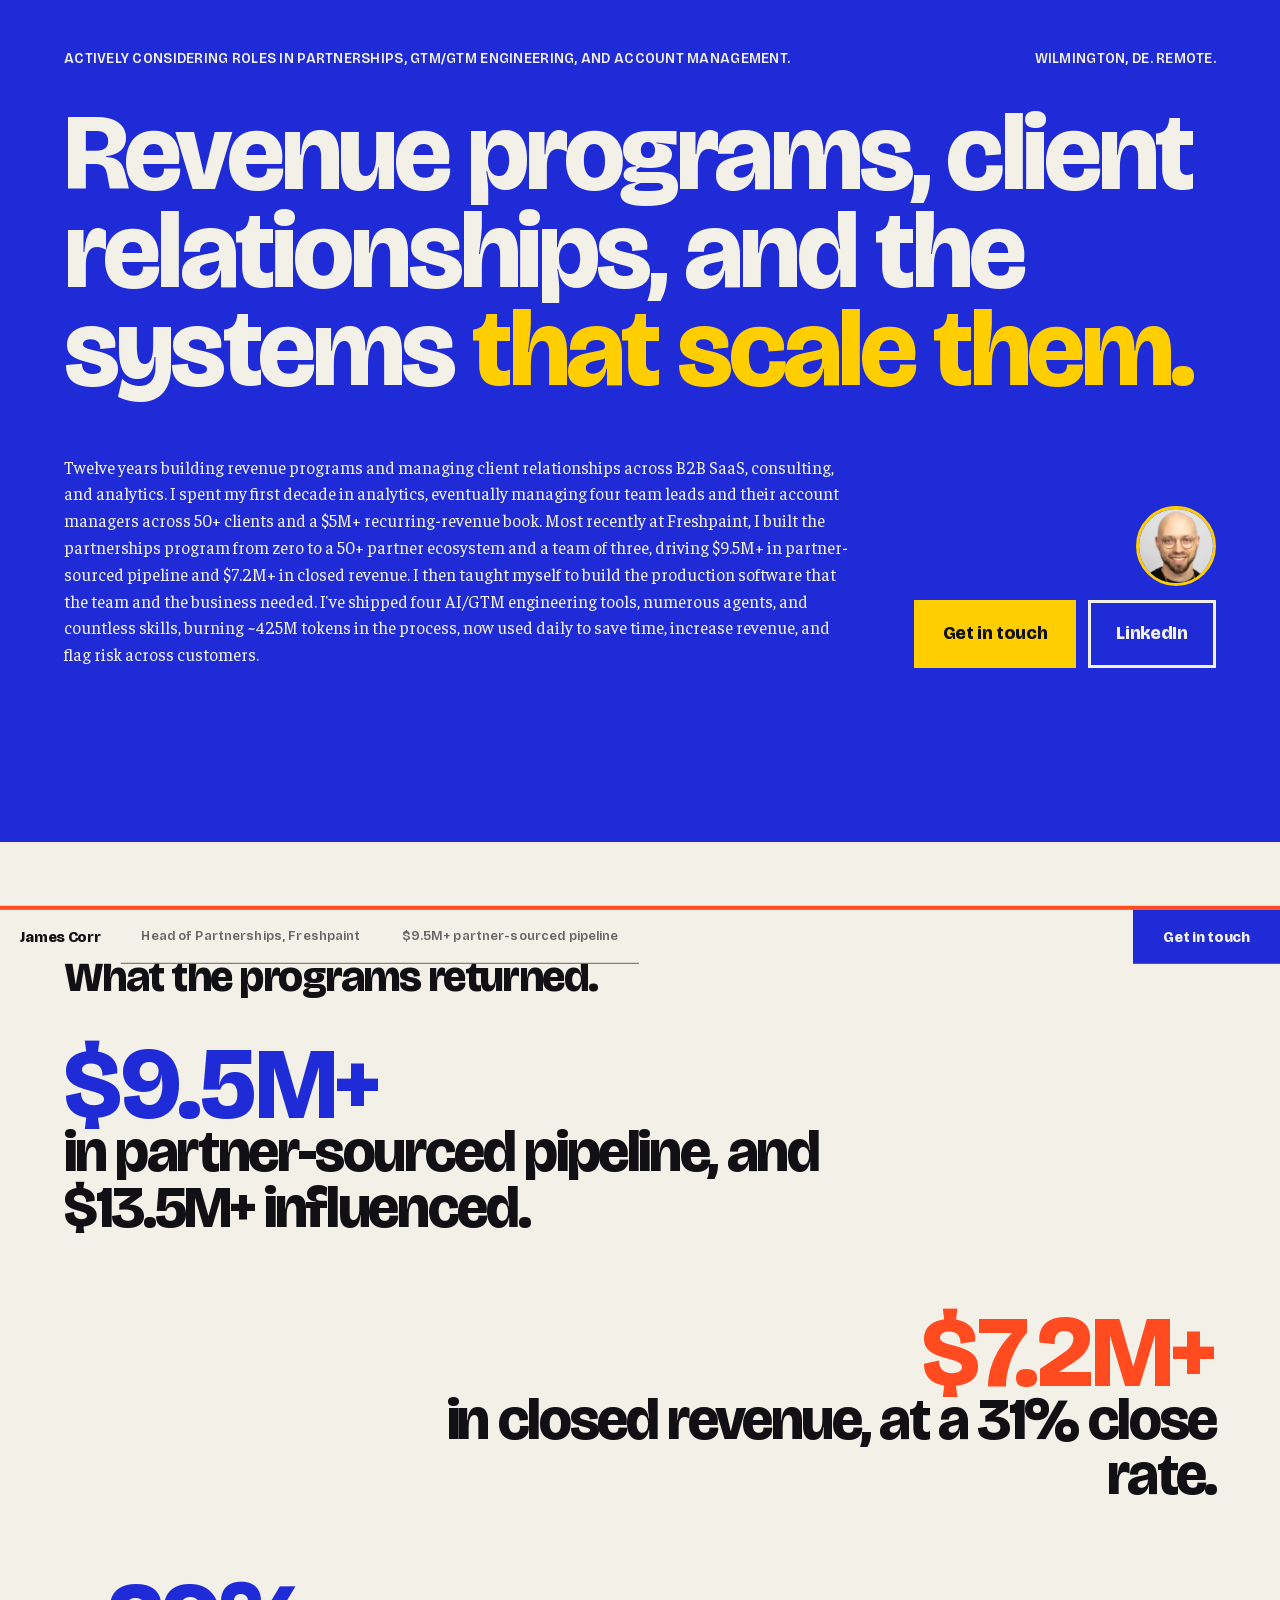
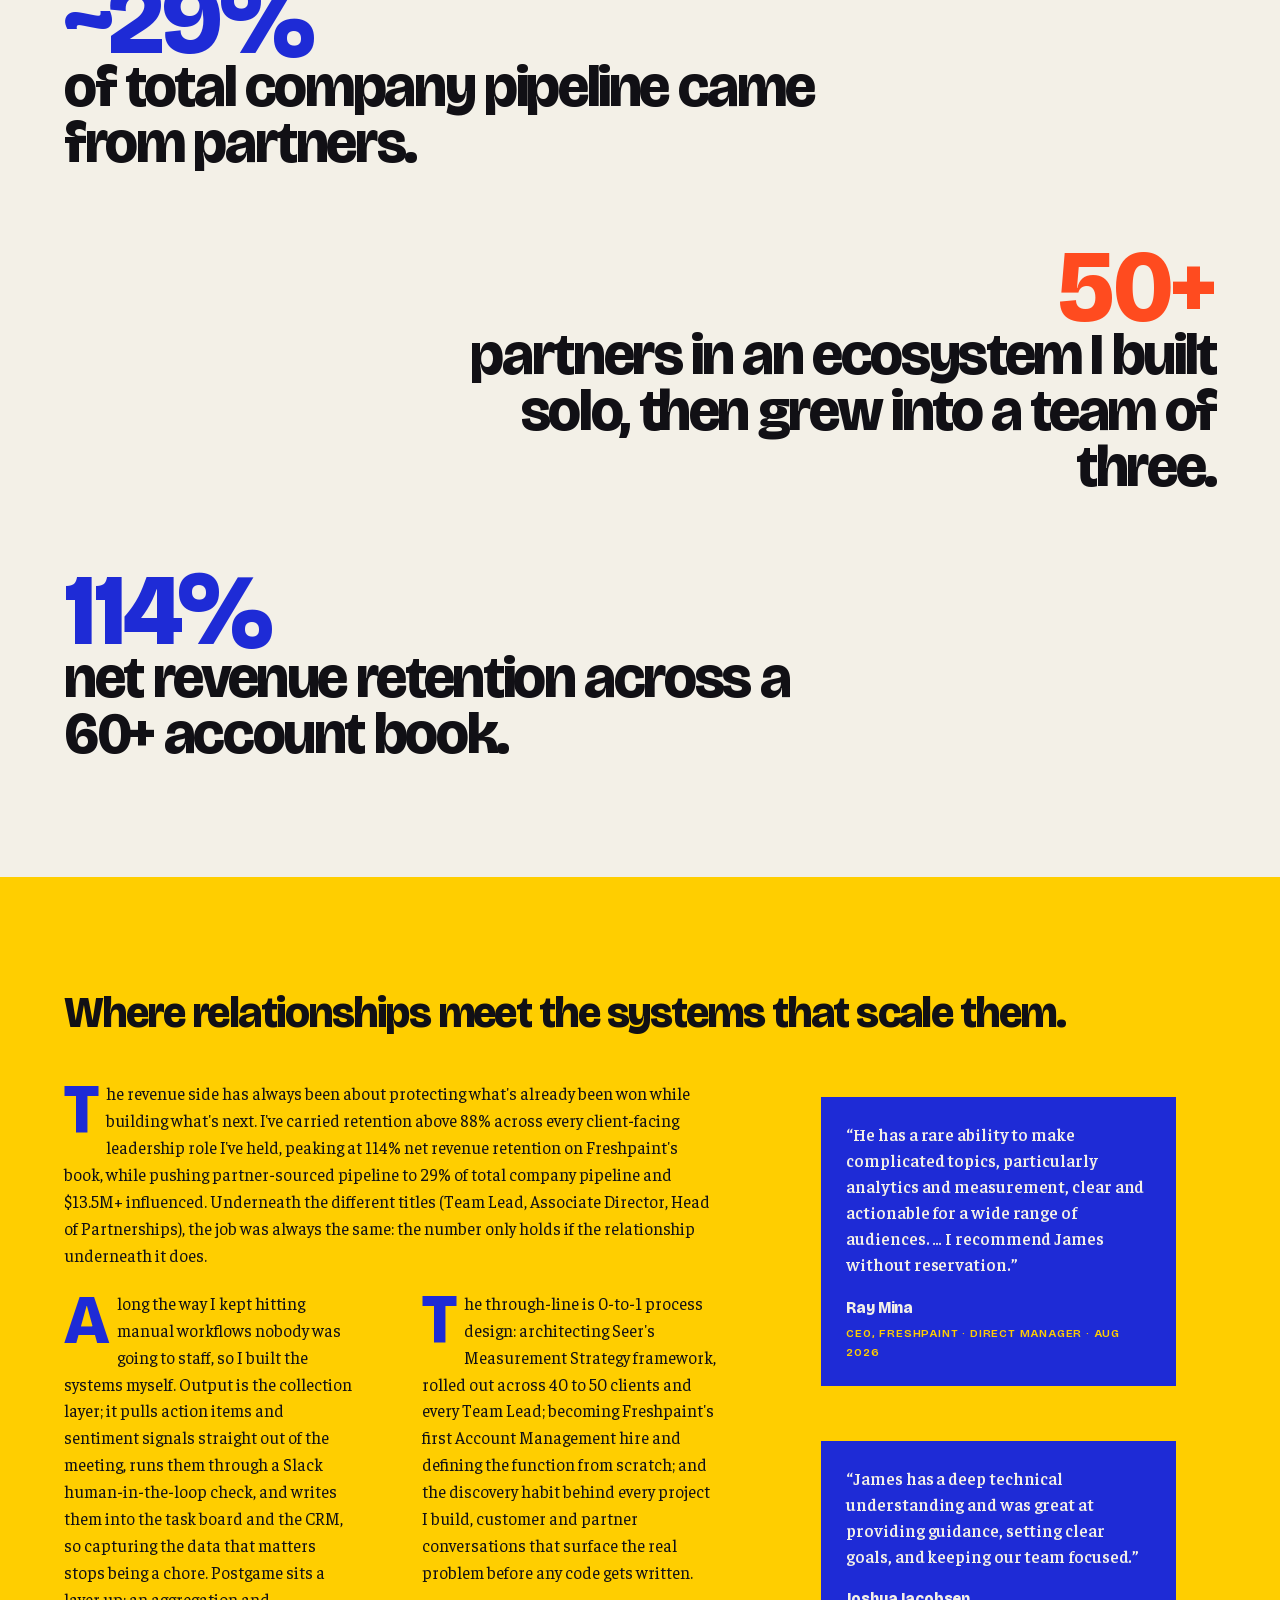
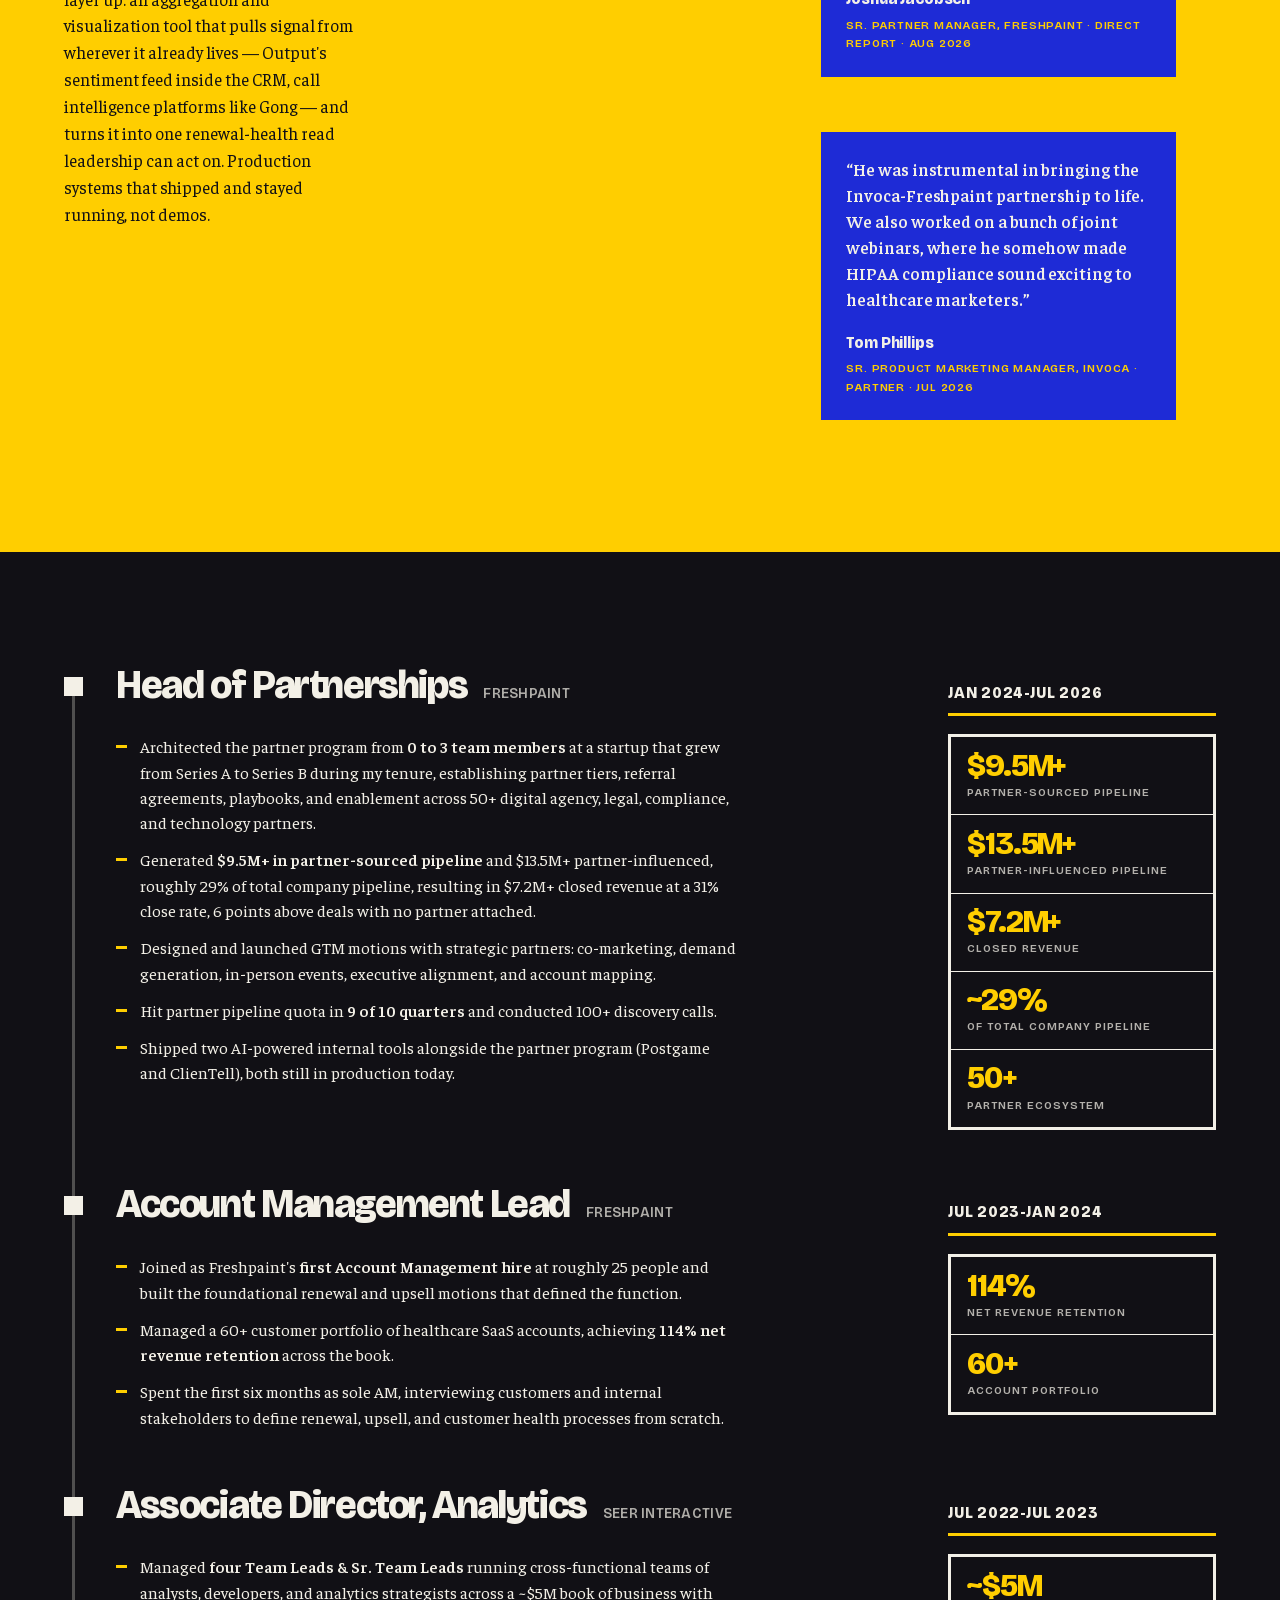
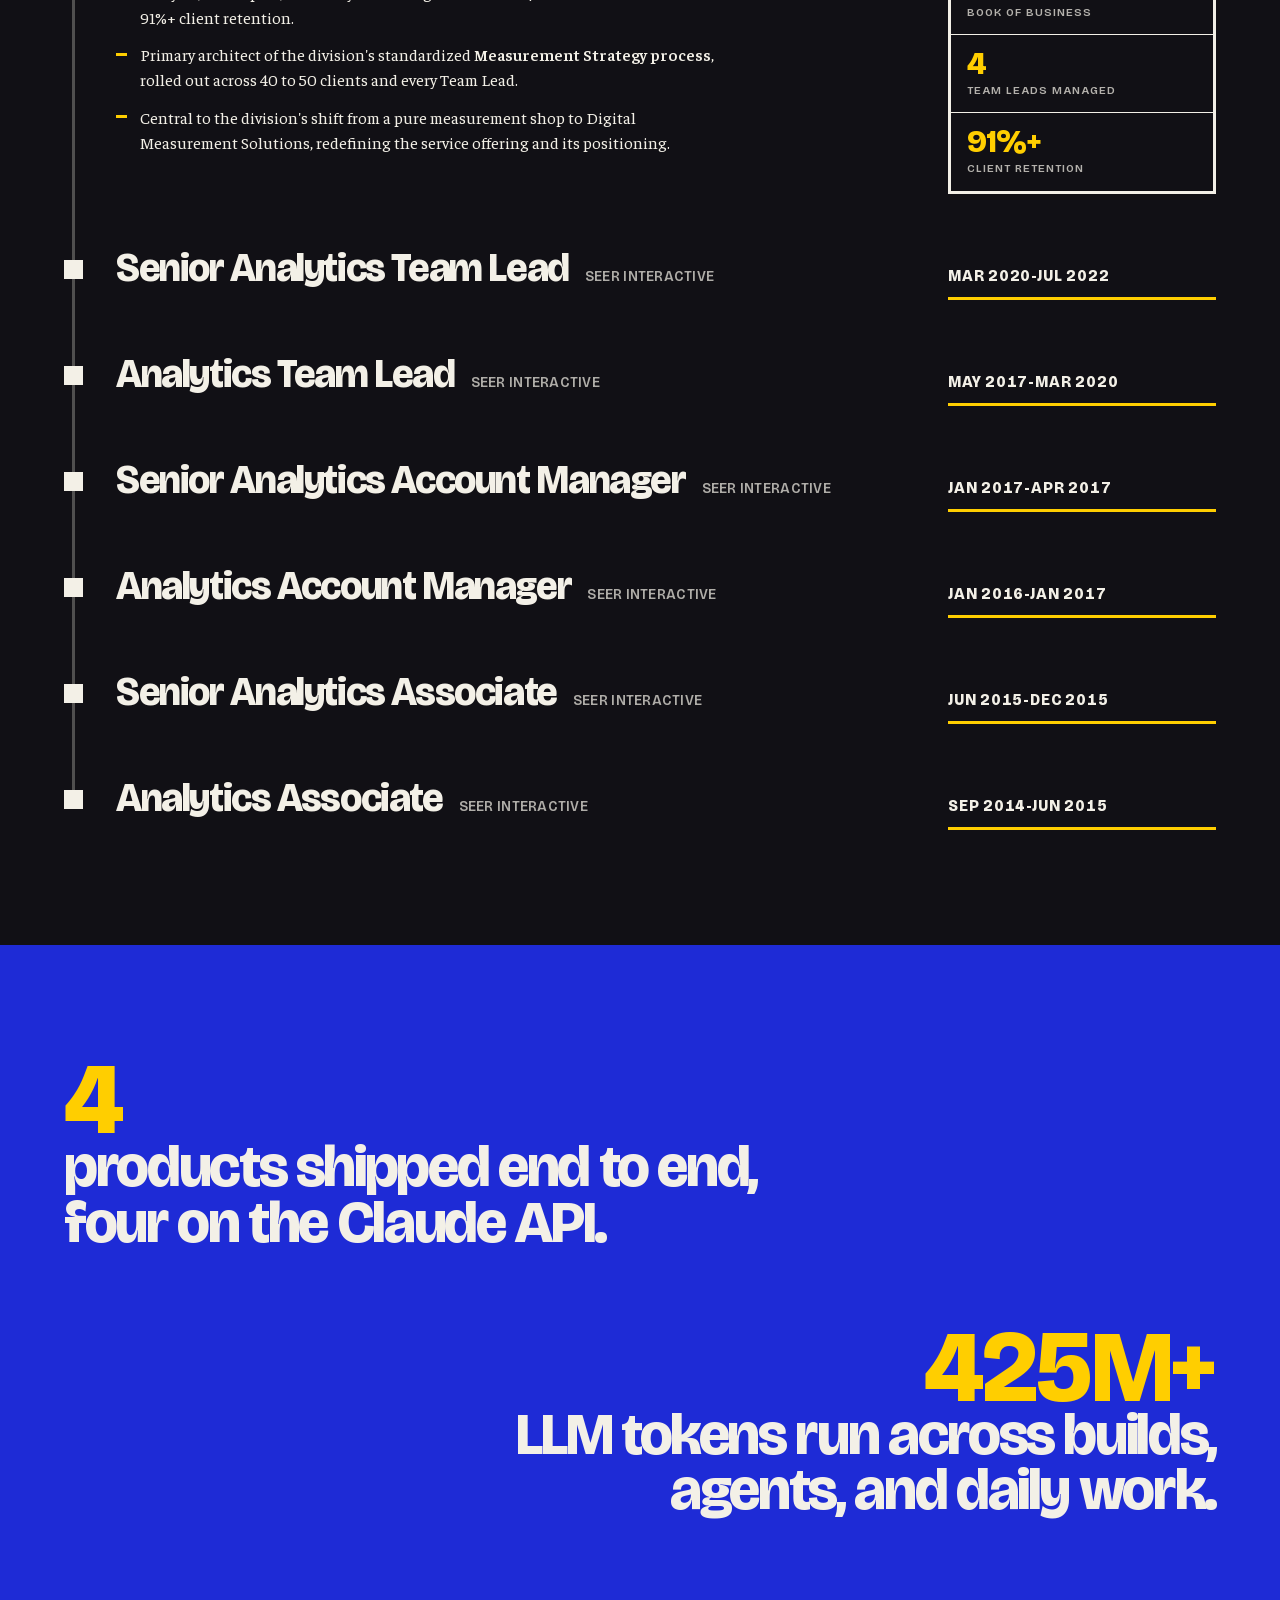
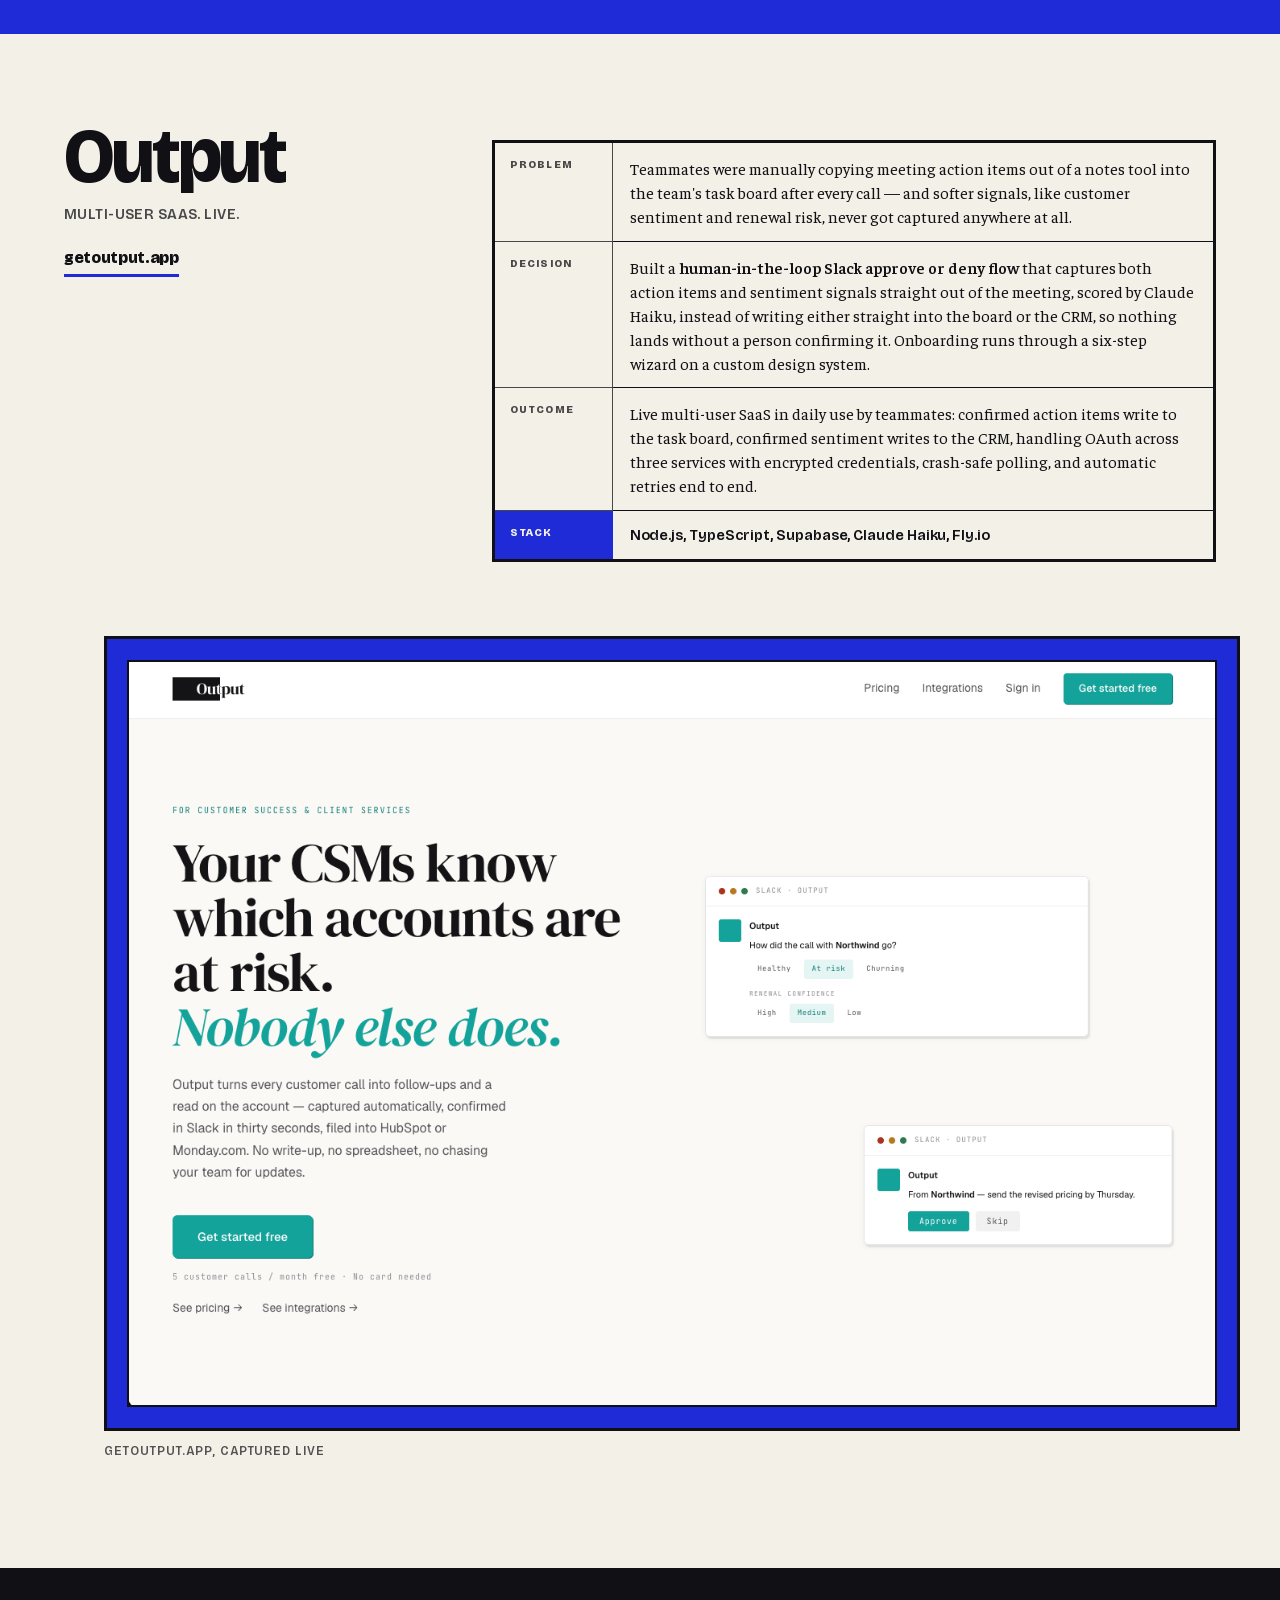
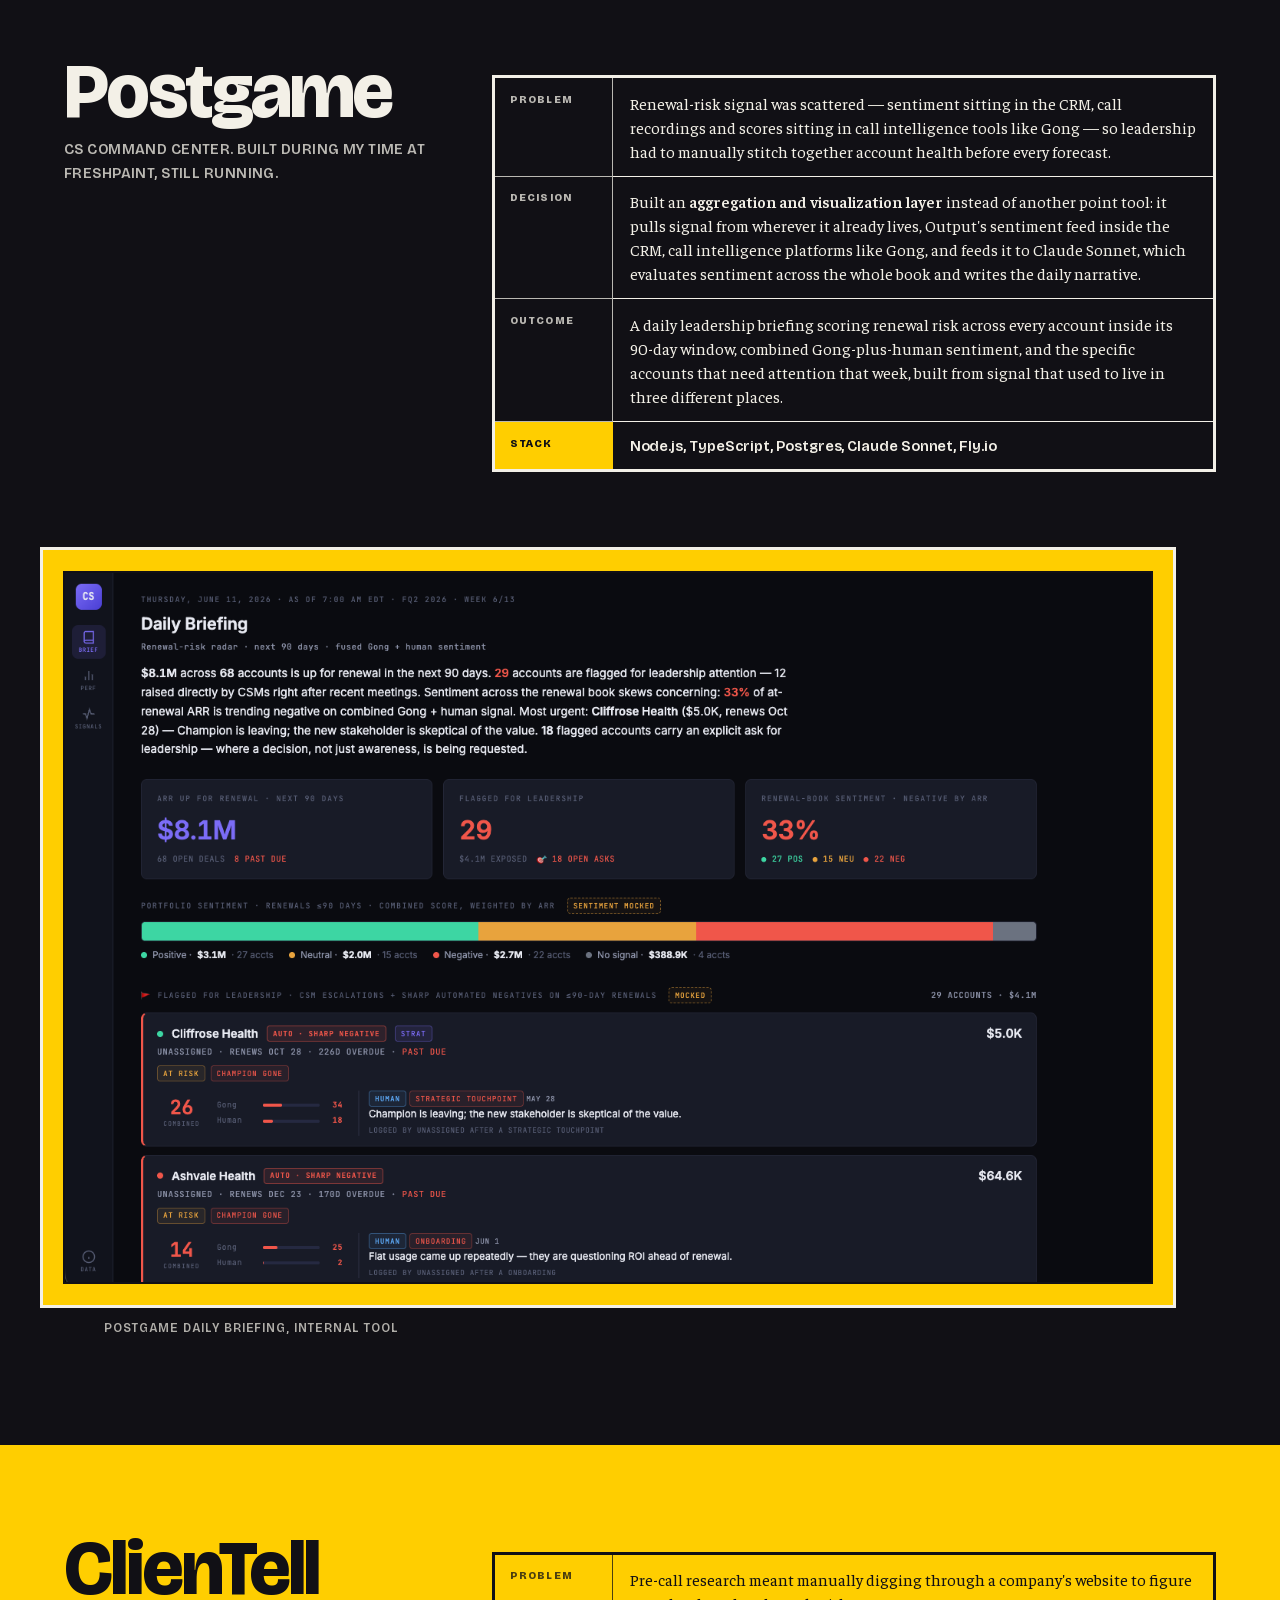
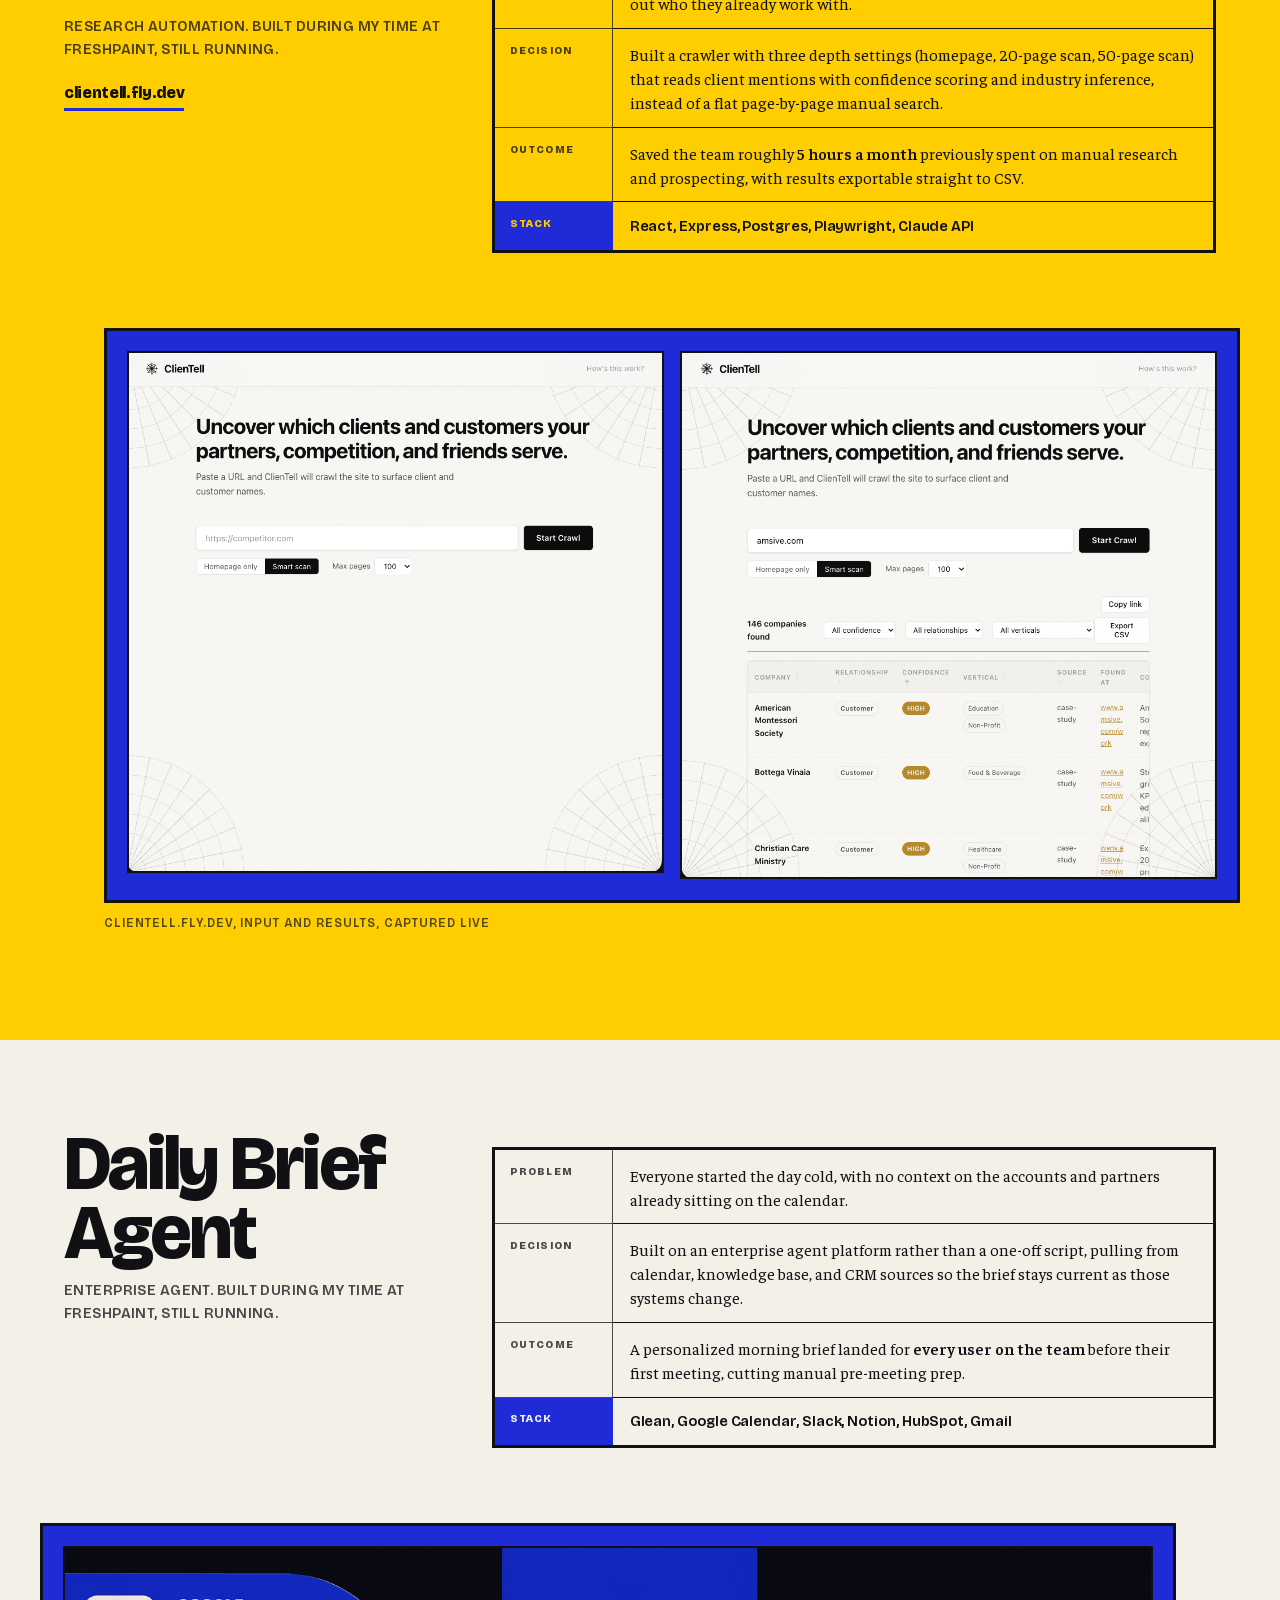
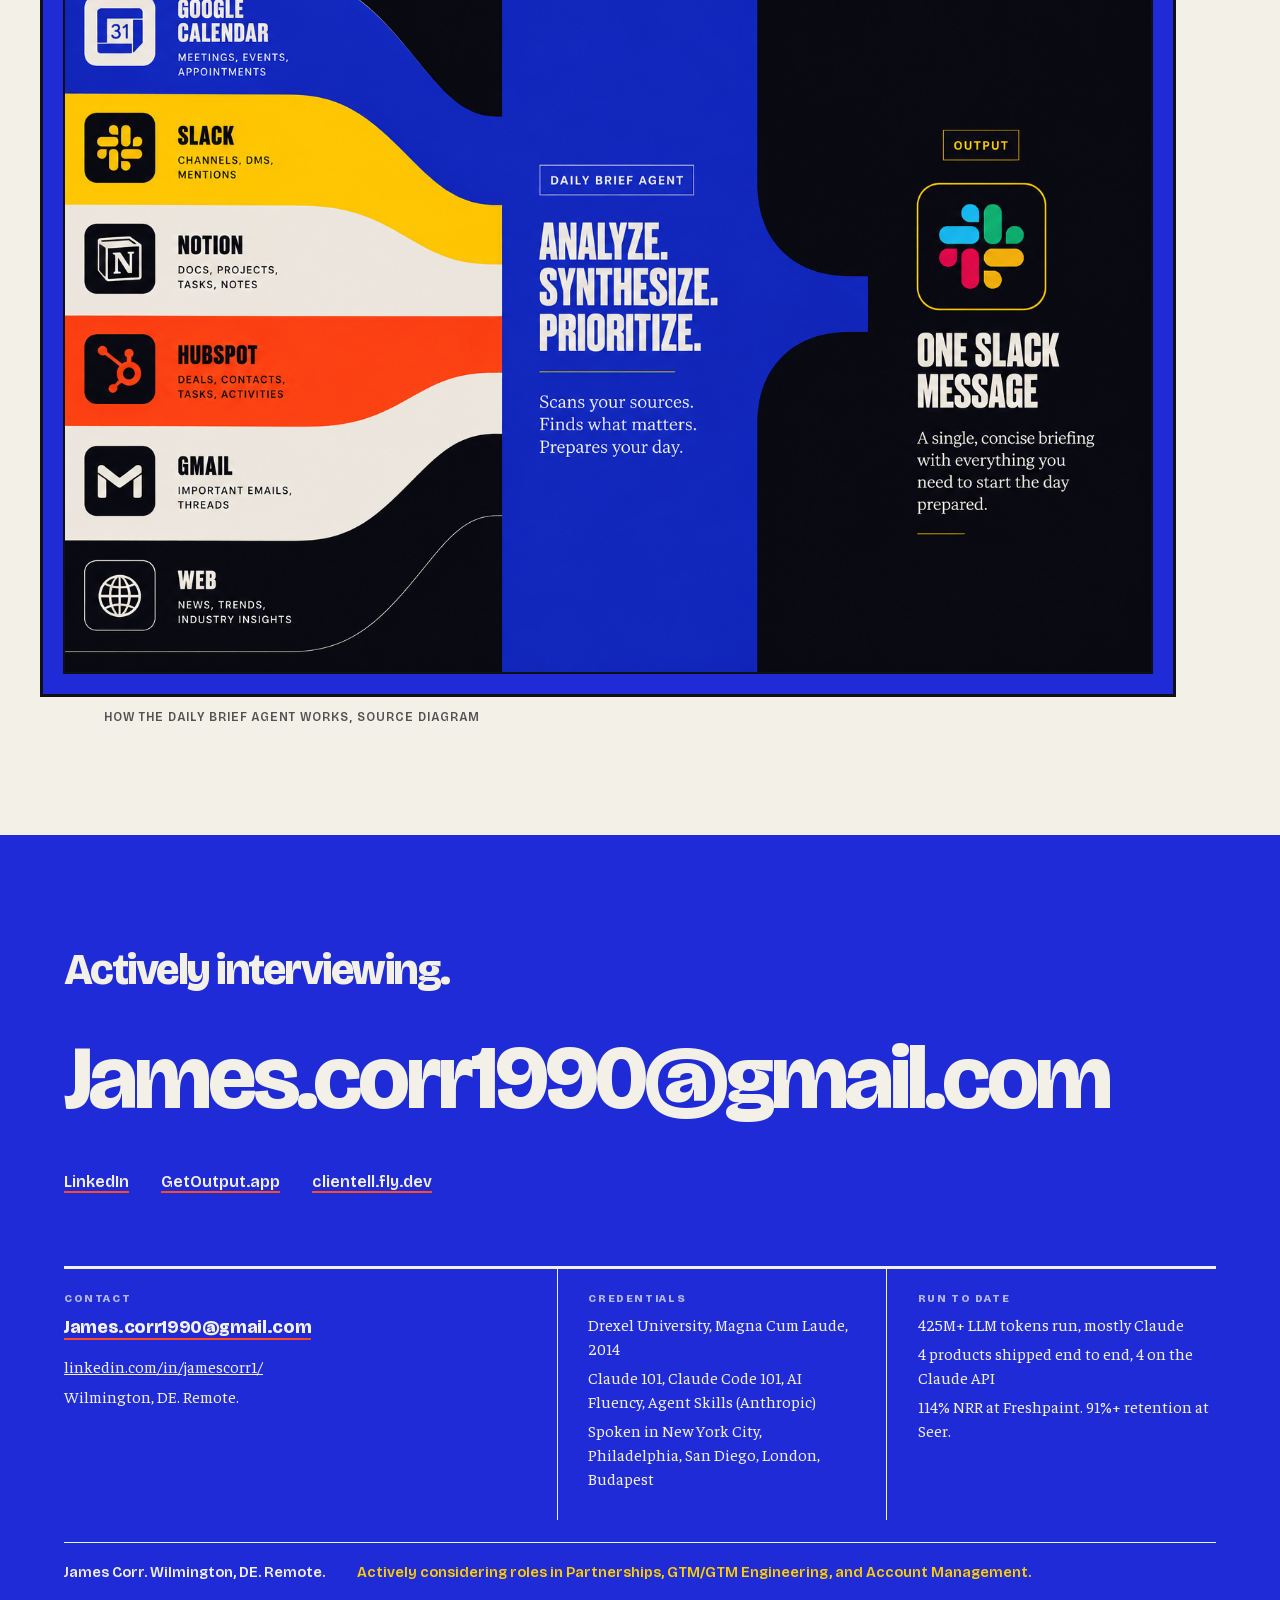
==== commit f127f819: "Revert hero tagline to original phrasing" ====
--- a/index.html
+++ b/index.html
@@ -339,7 +339,7 @@
         <span>Actively considering roles in Partnerships, GTM/GTM Engineering, and Account Management.</span>
         <span>Wilmington, DE. Remote.</span>
       </div>
-      <h1>Revenue and Product Programs, client relationships and the systems <em>that scale them.</em></h1>
+      <h1>Revenue programs, client relationships, and the systems <em>that scale them.</em></h1>
       <div class="bottom">
         <p>Twelve years building revenue programs and managing client relationships across B2B SaaS, consulting, and analytics. I spent my first decade in analytics, eventually managing four team leads and their account managers across 50+ clients and a $5M+ recurring-revenue book. Most recently at Freshpaint, I built the partnerships program from zero to a 50+ partner ecosystem and a team of three, driving $9.5M+ in partner-sourced pipeline and $7.2M+ in closed revenue. I then taught myself to build the production software that the team and the business needed. I've shipped four AI/GTM engineering tools, numerous agents, and countless skills, burning ~425M tokens in the process, now used daily to save time, increase revenue, and flag risk across customers.</p>
         <div class="contact">
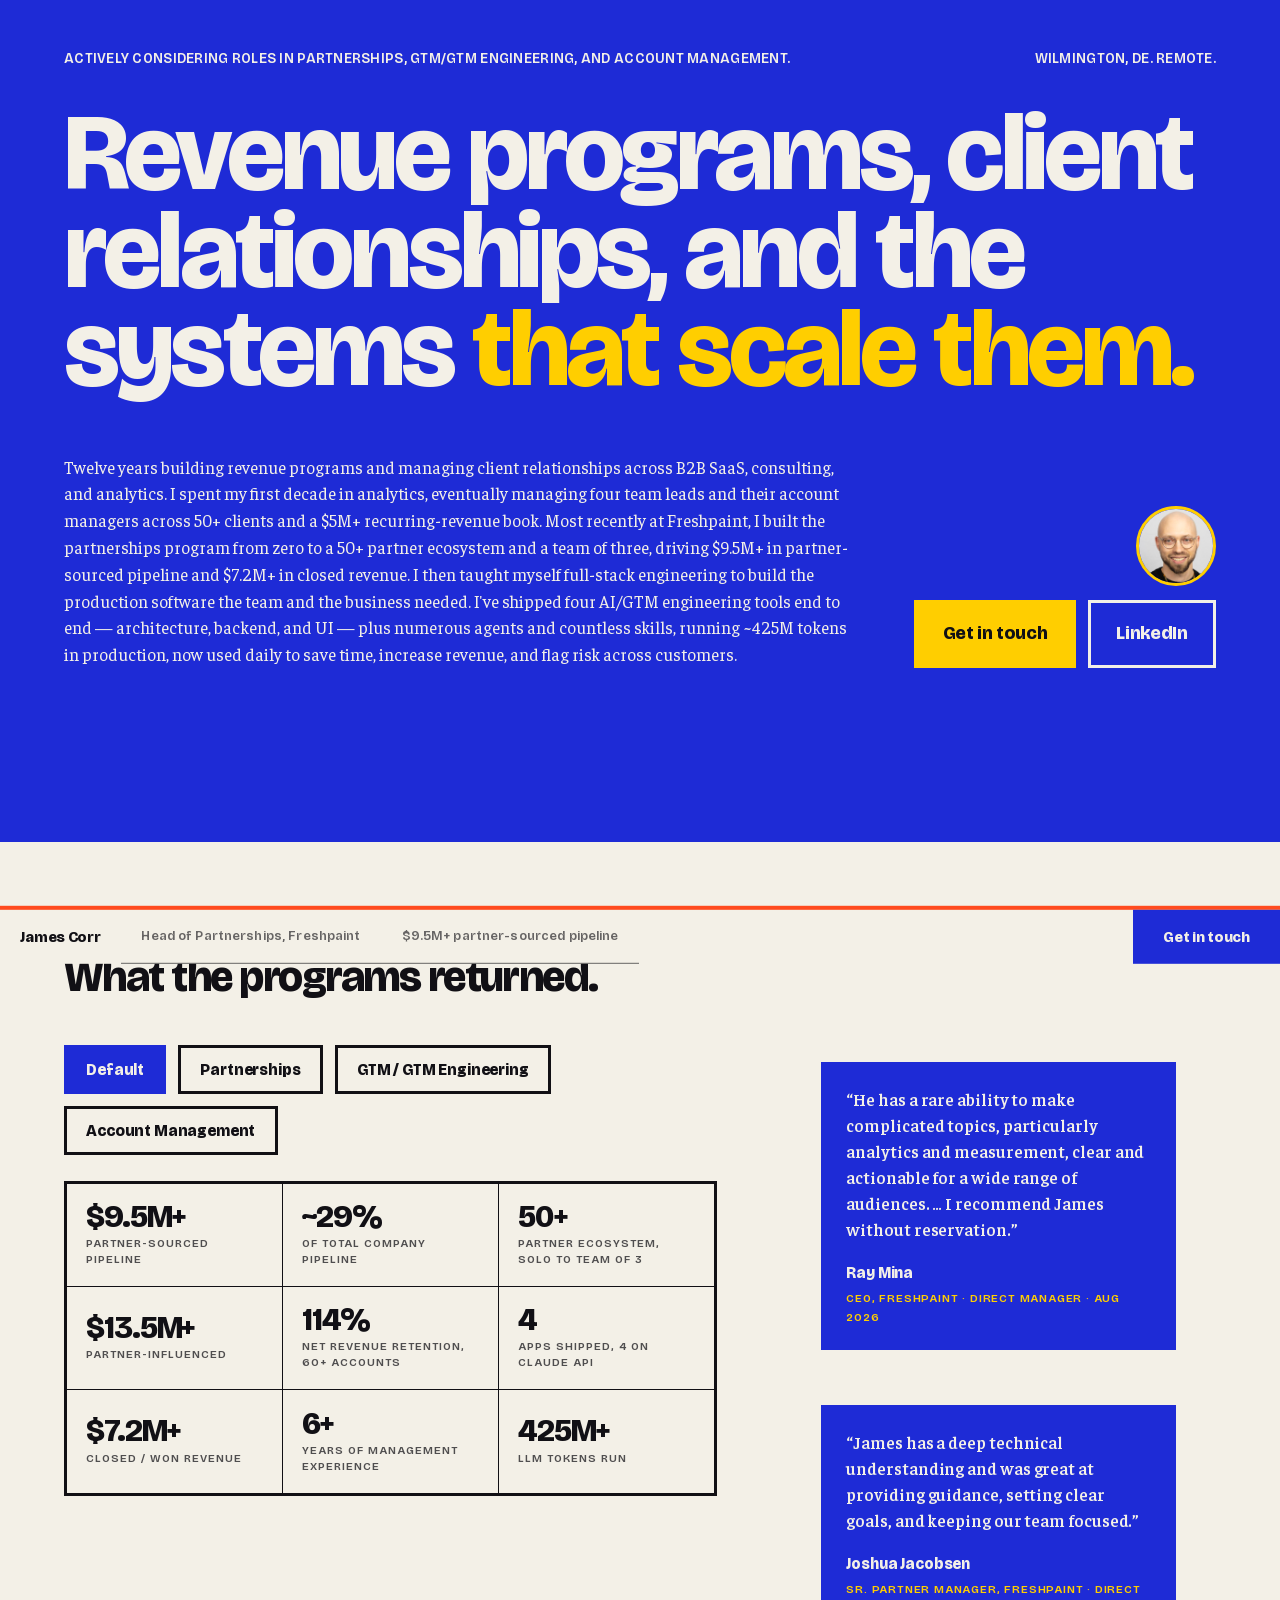
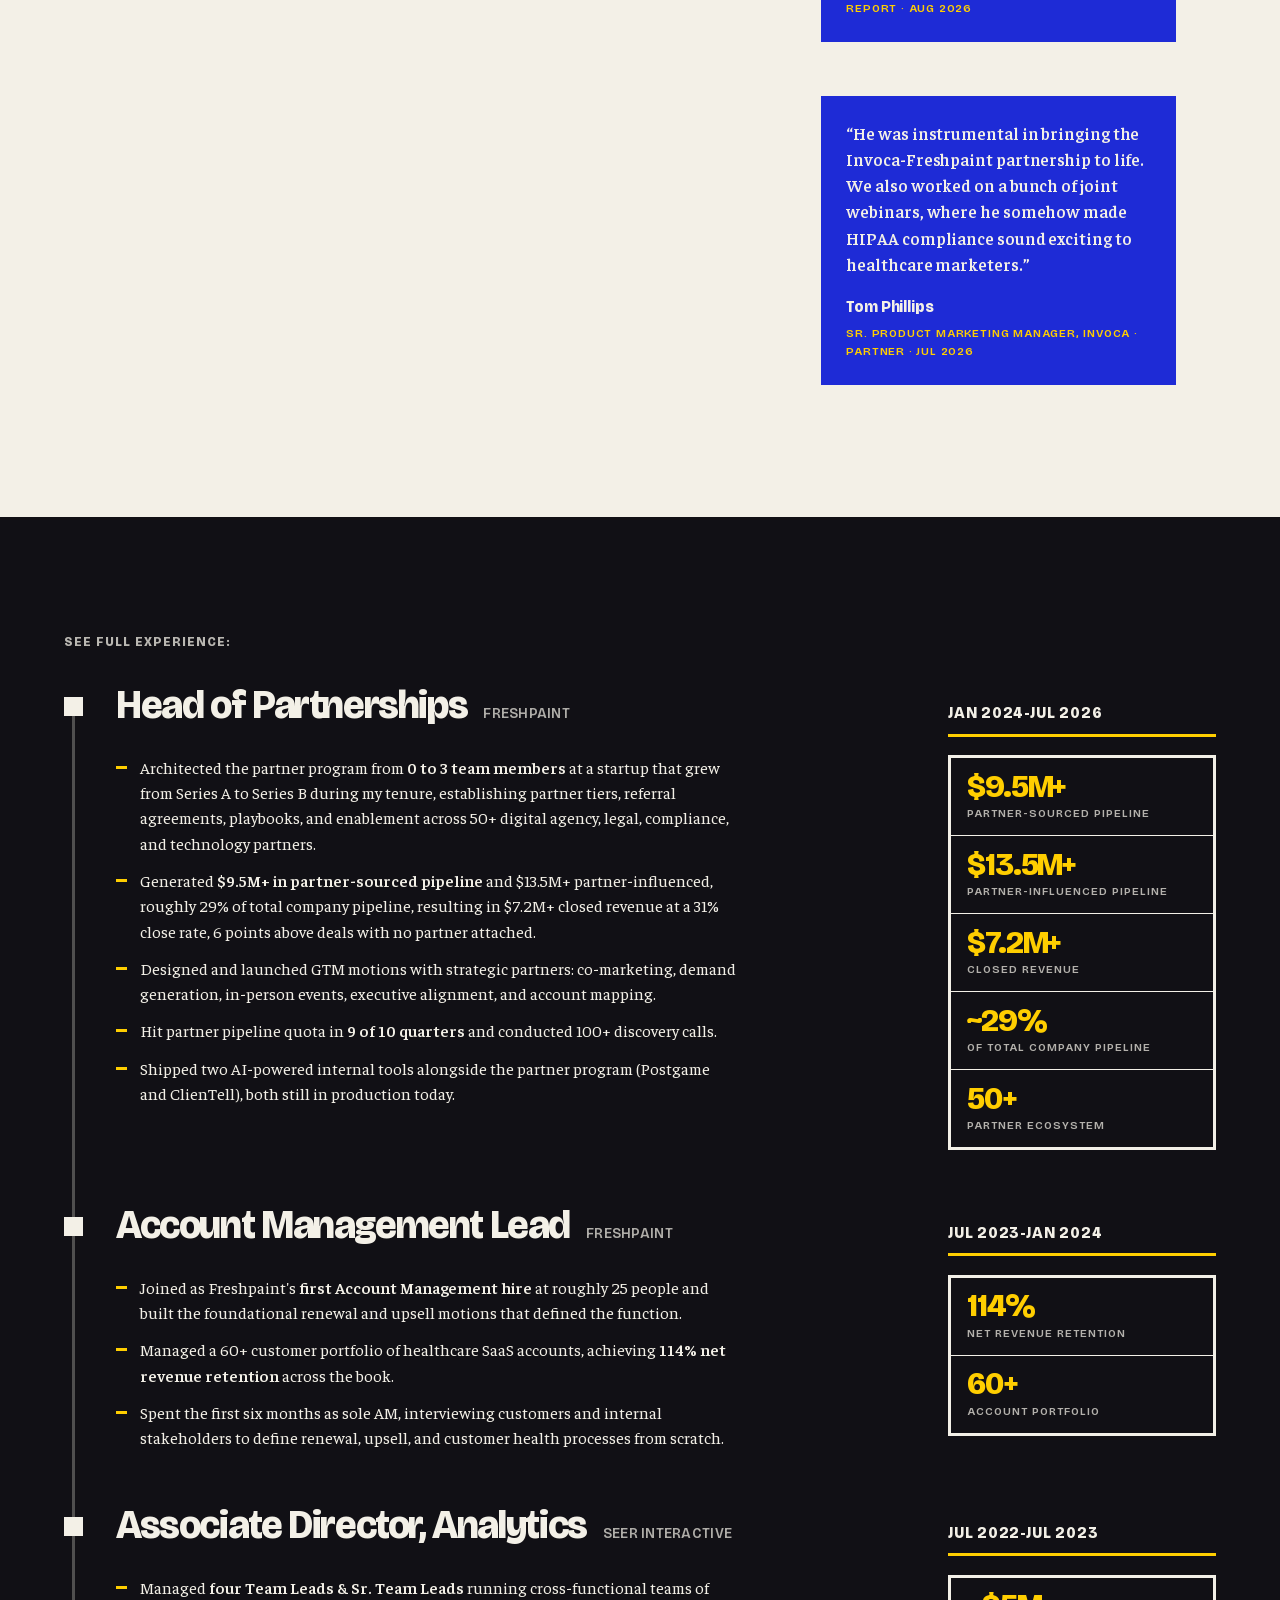
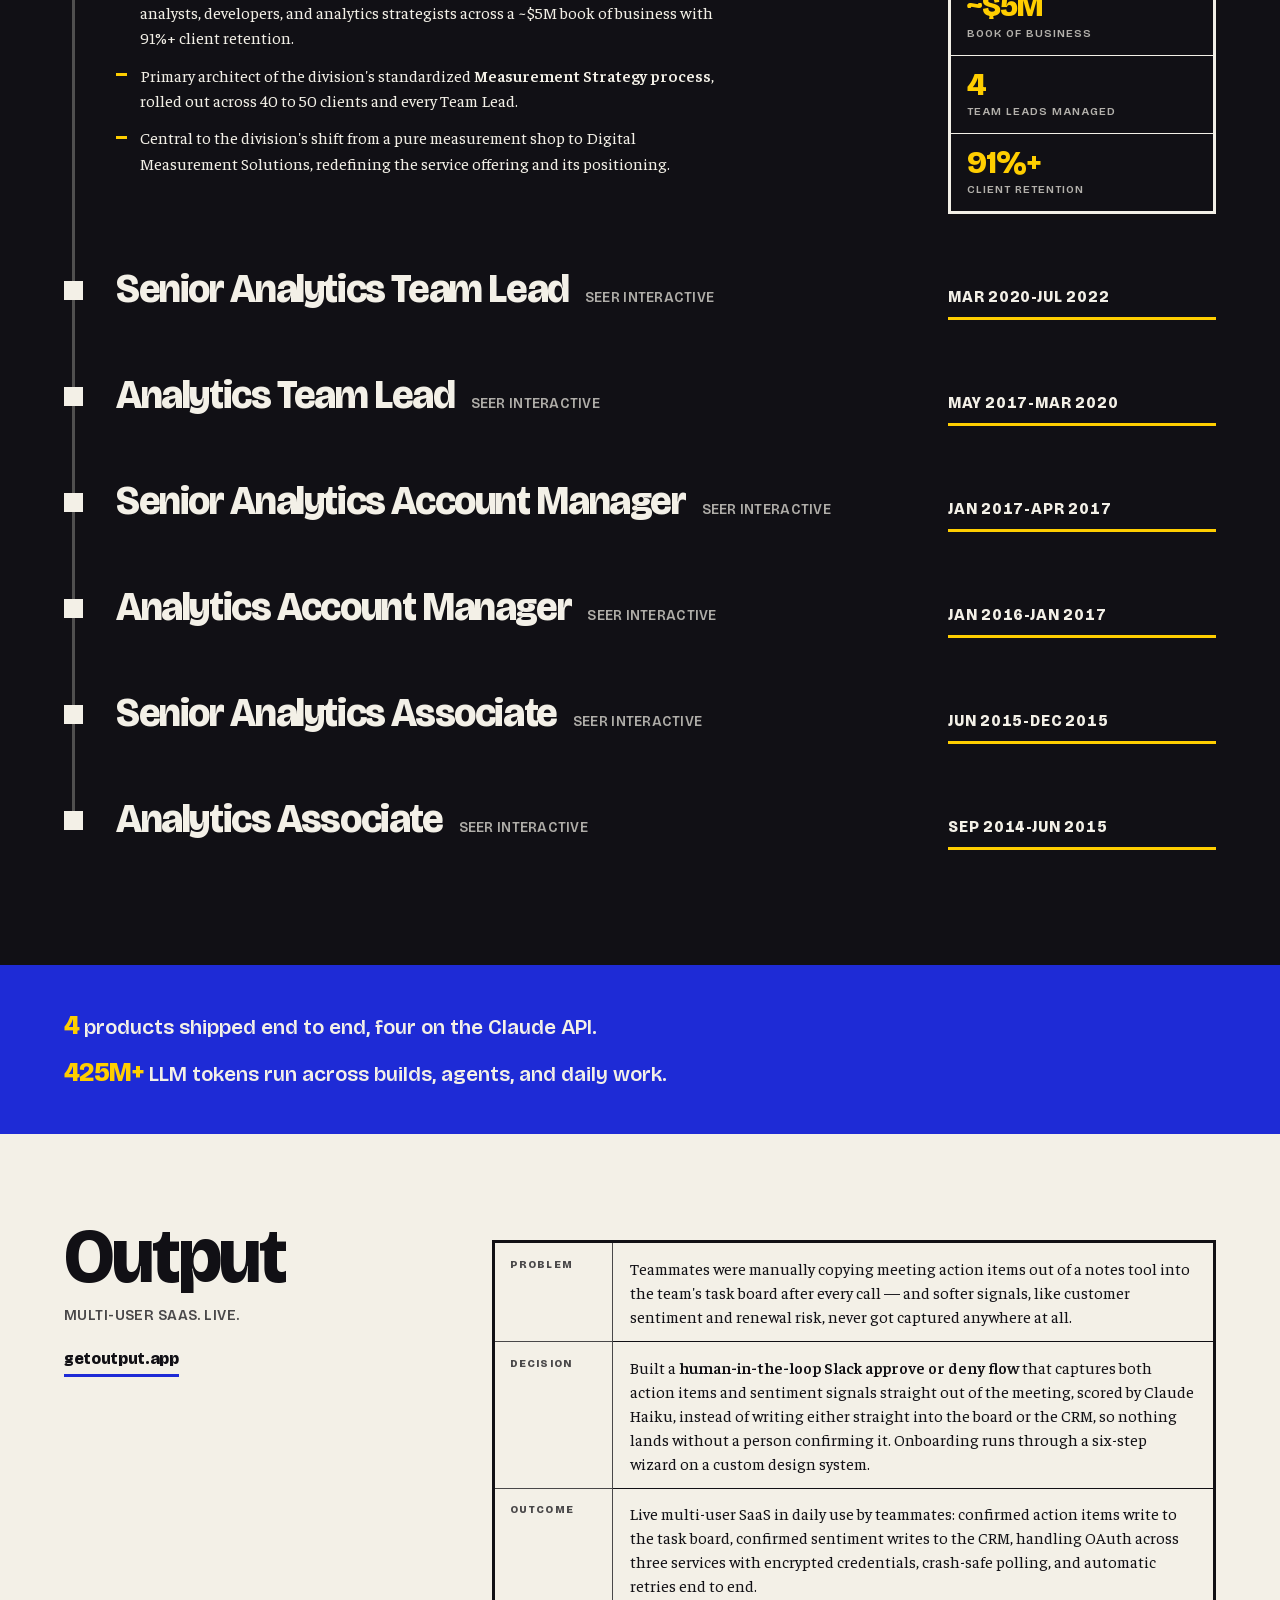
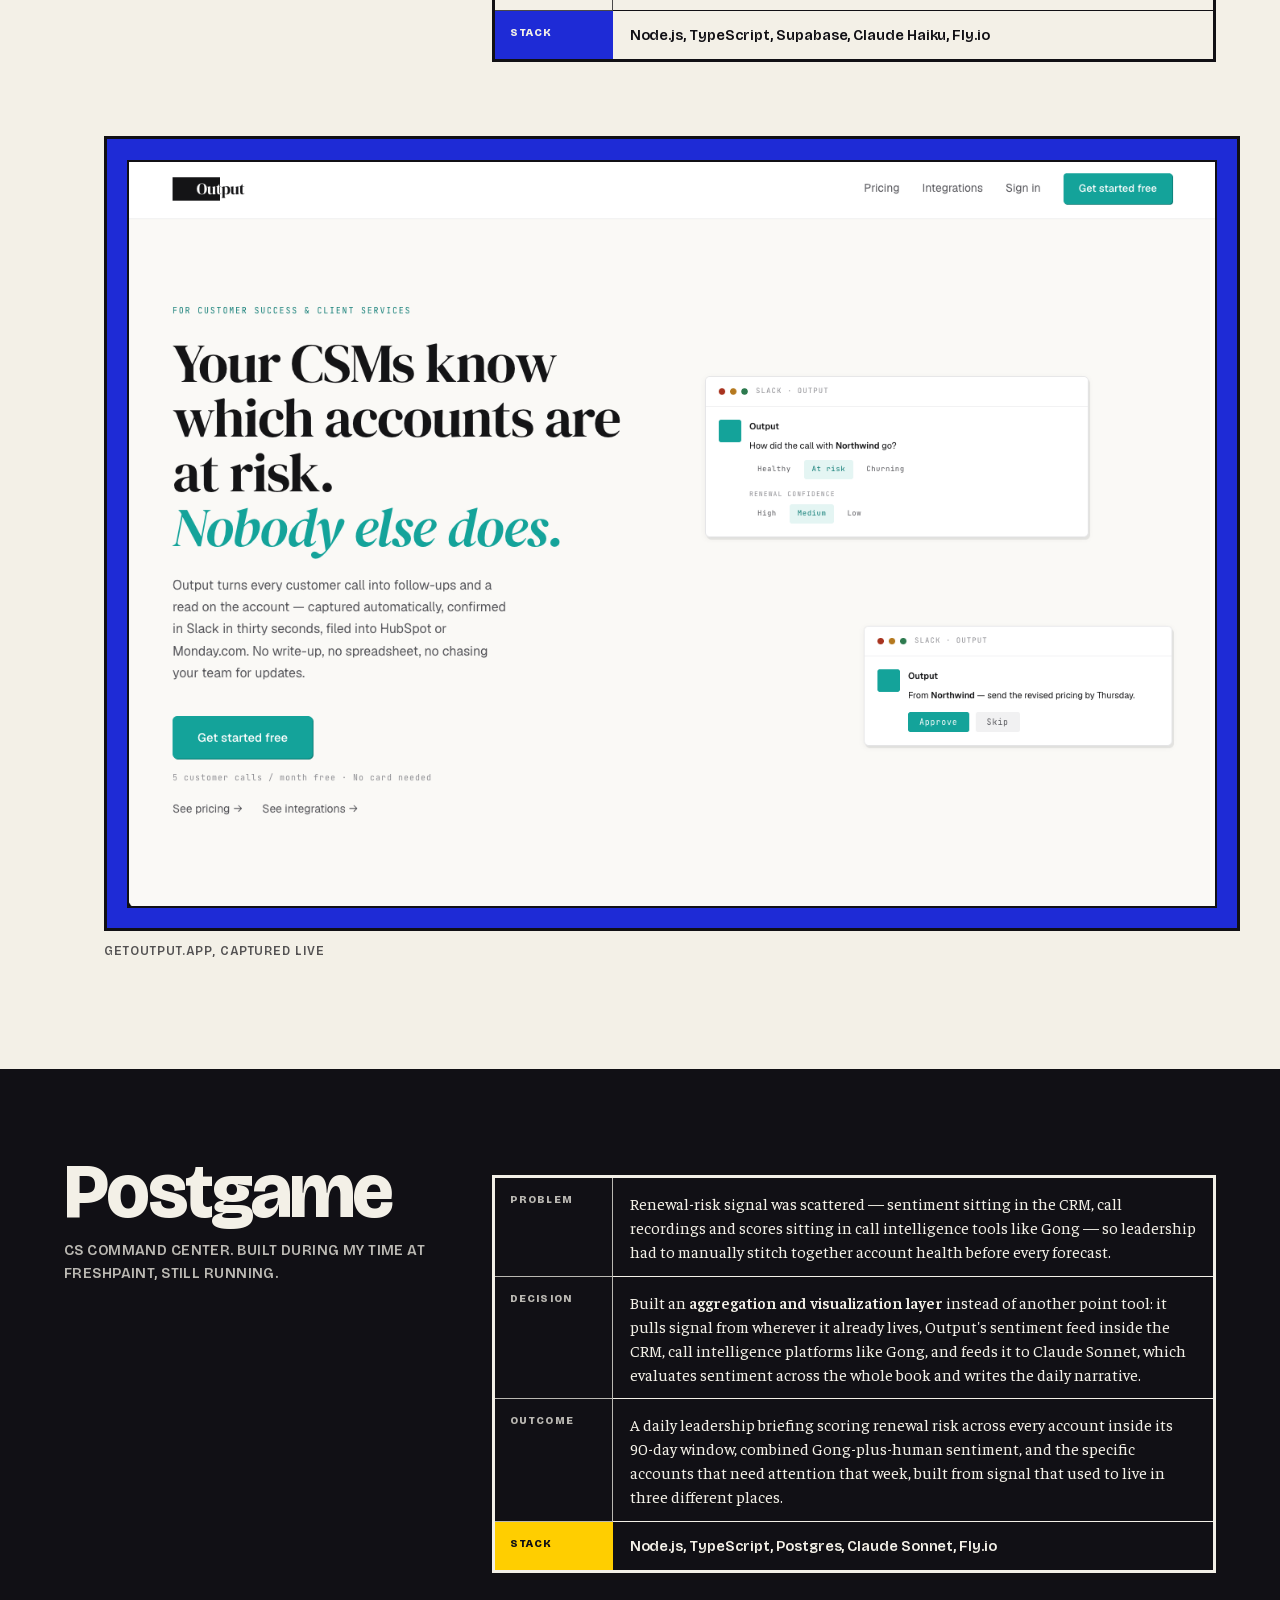
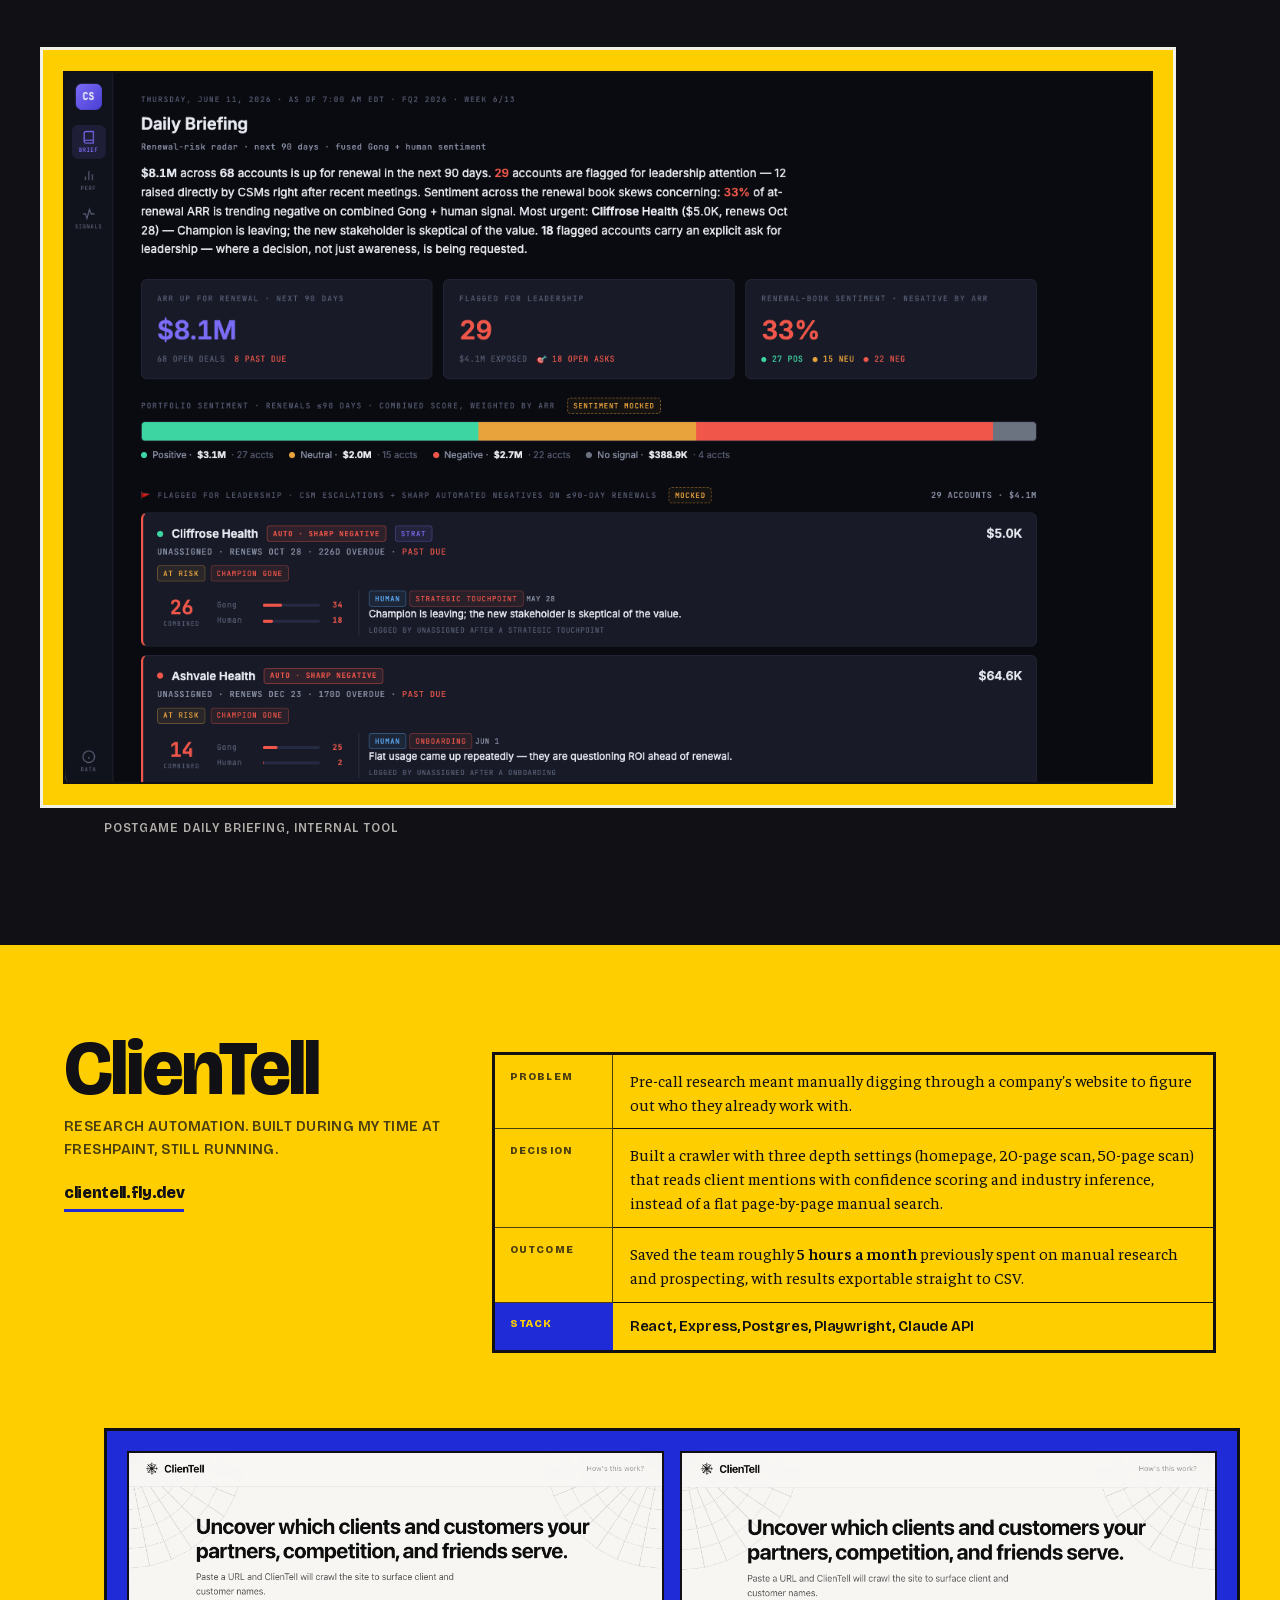
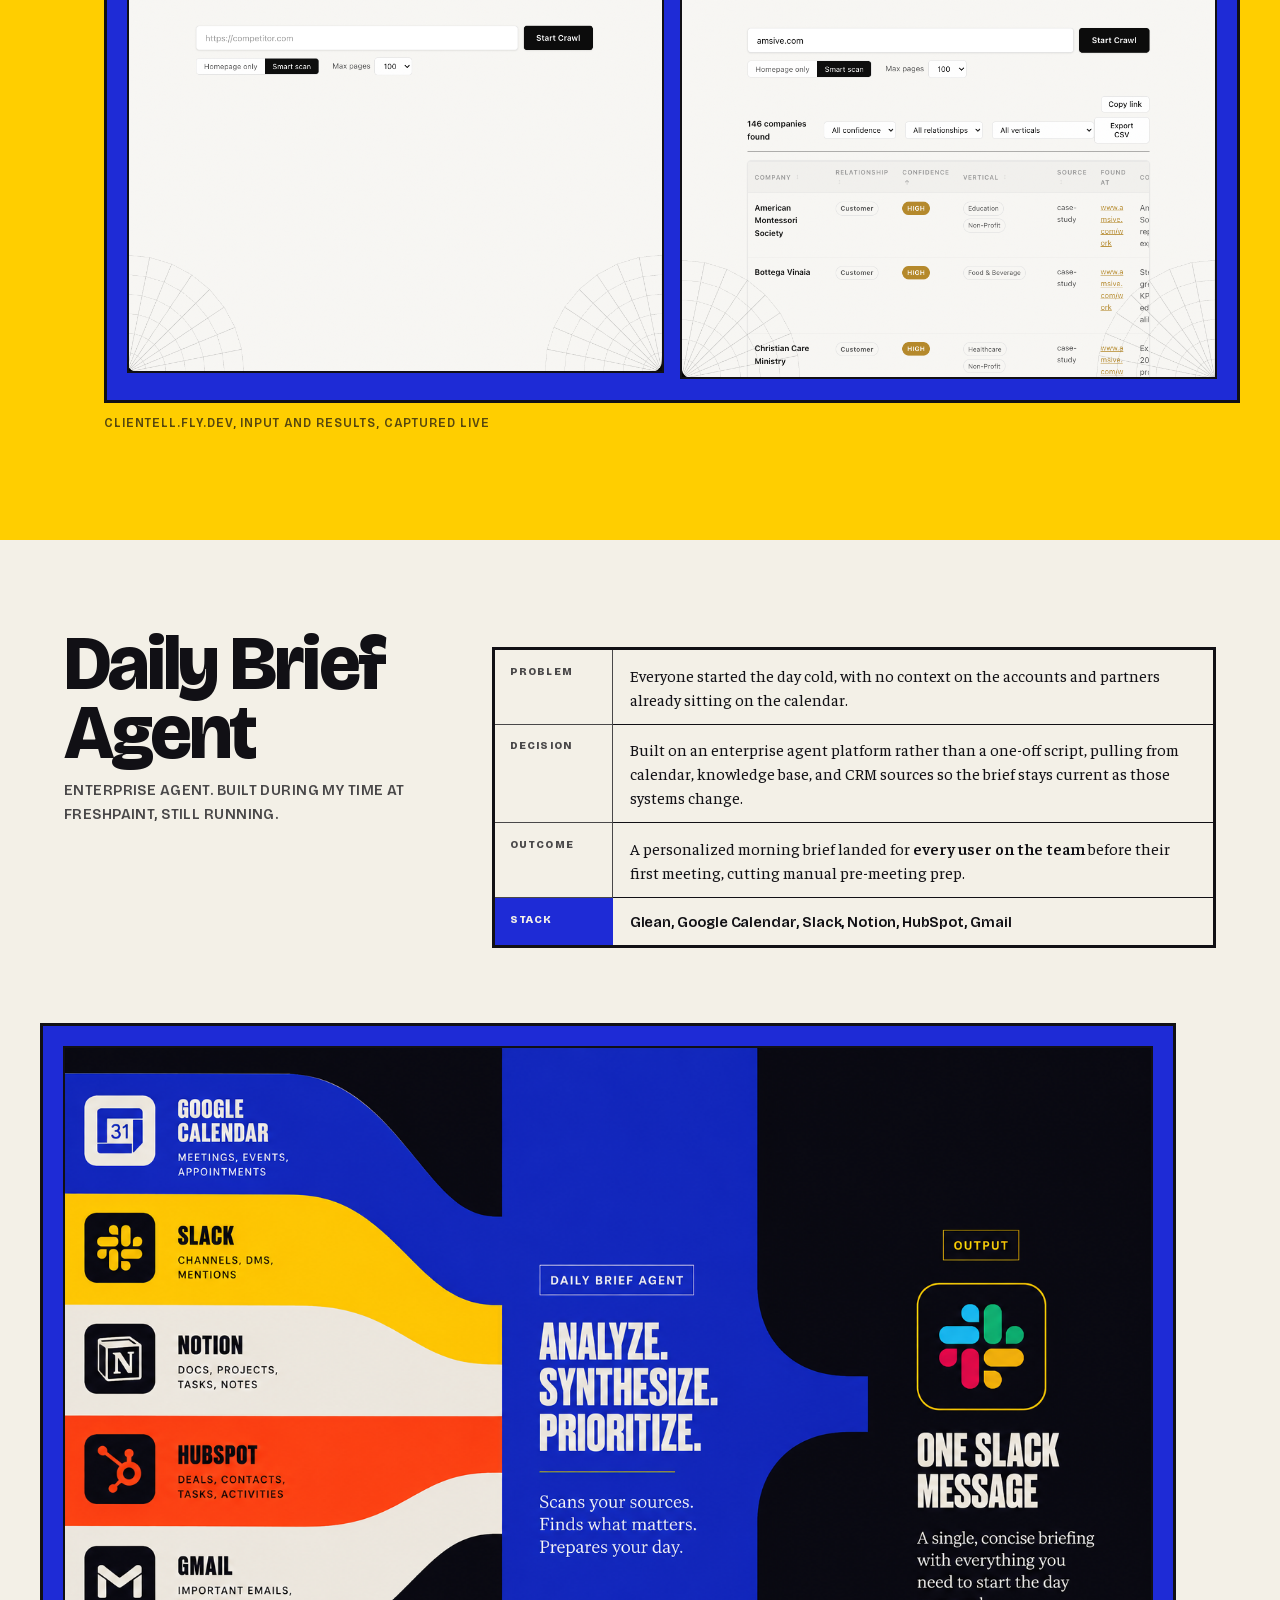
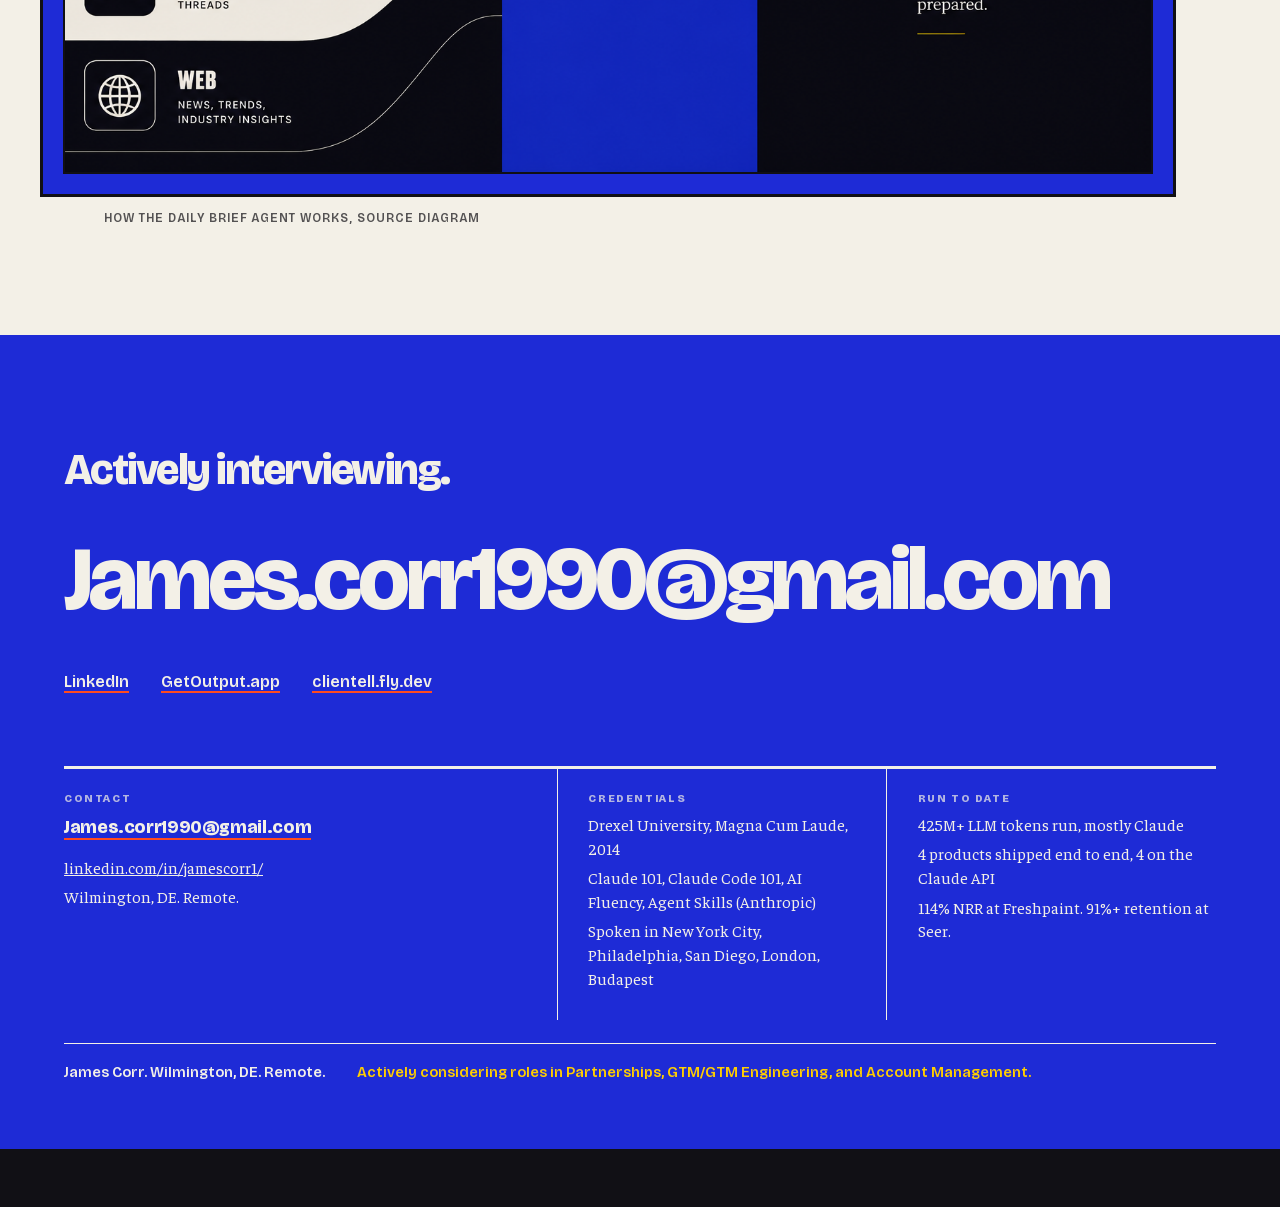
==== commit 78a82615: "Add discipline-lens accordion, condense metrics, sharpen hero copy Moves discovery from a static sin" ====
--- a/index.html
+++ b/index.html
@@ -313,6 +313,61 @@
   *{animation:none!important;transition:none!important}
   .rail{transform:none}
 }
+
+/* ---------- lens accordion ---------- */
+.lenspicker{display:flex;flex-wrap:wrap;gap:.75rem;margin-bottom:1.6rem}
+.lensbtn{font-family:Bricolage,sans-serif;font-weight:800;letter-spacing:-.01em;font-size:1rem;
+  background:transparent;color:inherit;border:3px solid currentColor;padding:.75rem 1.2rem;cursor:pointer}
+.lensbtn:hover{background:var(--acc);color:var(--pbg);border-color:var(--acc)}
+.lensbtn.active{background:var(--acc);color:var(--pbg);border-color:var(--acc)}
+.lenspanel{border:3px solid currentColor}
+.lenspanel .lp-in{padding:clamp(1.4rem,3vw,2.2rem)}
+.lp-metrics{display:grid;grid-template-columns:repeat(auto-fit,minmax(150px,1fr));border-bottom:1px solid currentColor;margin-bottom:1.4rem}
+.lp-metrics .dim{border:0;border-right:1px solid currentColor;border-bottom:0}
+.lp-metrics .dim:last-child{border-right:0}
+@media(max-width:560px){.lp-metrics{grid-template-columns:1fr 1fr}
+  .lp-metrics .dim:nth-child(2n){border-right:0}
+  .lp-metrics .dim{border-bottom:1px solid currentColor}}
+.lp-hl{margin:0;padding:0;list-style:none;max-width:70ch}
+.lp-hl li{position:relative;padding-left:1.5rem;margin-bottom:.7rem;font-size:1rem;line-height:1.55}
+.lp-hl li:last-child{margin-bottom:0}
+.lp-hl li::before{content:"";position:absolute;left:0;top:.62em;width:11px;height:3px;background:var(--acc)}
+.lp-hl li b{font-weight:600}
+.lp-linkslabel{margin:1.3rem 0 .6rem;font-family:Bricolage,sans-serif;font-weight:800;font-size:.72rem;
+  letter-spacing:.09em;text-transform:uppercase;opacity:.7}
+.lp-links{display:flex;flex-wrap:wrap;gap:.5rem 1.6rem;margin:0;padding:0;list-style:none}
+
+/* figures: toggle column (left) + fixed quotes (right) */
+.figures-cols{display:grid;grid-template-columns:minmax(0,3fr) minmax(0,2fr);gap:clamp(2rem,5vw,4.5rem);align-items:start}
+@media(max-width:900px){.figures-cols{grid-template-columns:1fr}}
+
+/* default metrics: one unified 3x3 grid */
+.fig-metrics{display:grid;grid-template-columns:repeat(3,1fr);grid-template-rows:repeat(3,1fr);
+  gap:1px;background:currentColor;border:3px solid currentColor}
+.fig-metrics .dim{background:var(--pbg);border:0;padding:1.15rem 1.2rem;display:flex;flex-direction:column;justify-content:center}
+.fig-metrics .dim .v{color:inherit}
+.fig-metrics .dim:nth-child(1){grid-column:1;grid-row:1}
+.fig-metrics .dim:nth-child(2){grid-column:1;grid-row:2}
+.fig-metrics .dim:nth-child(3){grid-column:1;grid-row:3}
+.fig-metrics .dim:nth-child(4){grid-column:2;grid-row:1}
+.fig-metrics .dim:nth-child(5){grid-column:3;grid-row:1}
+.fig-metrics .dim:nth-child(6){grid-column:2;grid-row:2}
+.fig-metrics .dim:nth-child(7){grid-column:3;grid-row:2}
+.fig-metrics .dim:nth-child(8){grid-column:2;grid-row:3}
+.fig-metrics .dim:nth-child(9){grid-column:3;grid-row:3}
+@media(max-width:680px){.fig-metrics{grid-template-columns:1fr 1fr;grid-template-rows:none}
+  .fig-metrics .dim{grid-column:auto!important;grid-row:auto!important}}
+@media(max-width:420px){.fig-metrics{grid-template-columns:1fr}}
+
+/* career eyebrow */
+.bus-eyebrow{margin:0 0 clamp(1.6rem,3vw,2.2rem);font-family:Bricolage,sans-serif;font-weight:800;
+  font-size:.8rem;letter-spacing:.08em;text-transform:uppercase;opacity:.75}
+
+/* compact software-statement header (was a full stmt panel) */
+.stmt-band{padding-top:clamp(1.8rem,3.5vw,2.6rem);padding-bottom:clamp(1.8rem,3.5vw,2.6rem)}
+.stmt-head{margin:0;display:flex;flex-wrap:wrap;gap:.6rem 2.8rem;font-family:Bricolage,sans-serif;font-weight:600;
+  font-size:clamp(1rem,1.9vw,1.3rem);line-height:1.4}
+.stmt-head b{font-weight:800;color:var(--yellow);font-size:1.3em;letter-spacing:-.02em}
 </style>
 </head>
 <body>
@@ -341,7 +396,7 @@
       </div>
       <h1>Revenue programs, client relationships, and the systems <em>that scale them.</em></h1>
       <div class="bottom">
-        <p>Twelve years building revenue programs and managing client relationships across B2B SaaS, consulting, and analytics. I spent my first decade in analytics, eventually managing four team leads and their account managers across 50+ clients and a $5M+ recurring-revenue book. Most recently at Freshpaint, I built the partnerships program from zero to a 50+ partner ecosystem and a team of three, driving $9.5M+ in partner-sourced pipeline and $7.2M+ in closed revenue. I then taught myself to build the production software that the team and the business needed. I've shipped four AI/GTM engineering tools, numerous agents, and countless skills, burning ~425M tokens in the process, now used daily to save time, increase revenue, and flag risk across customers.</p>
+        <p>Twelve years building revenue programs and managing client relationships across B2B SaaS, consulting, and analytics. I spent my first decade in analytics, eventually managing four team leads and their account managers across 50+ clients and a $5M+ recurring-revenue book. Most recently at Freshpaint, I built the partnerships program from zero to a 50+ partner ecosystem and a team of three, driving $9.5M+ in partner-sourced pipeline and $7.2M+ in closed revenue. I then taught myself full-stack engineering to build the production software the team and the business needed. I've shipped four AI/GTM engineering tools end to end &mdash; architecture, backend, and UI &mdash; plus numerous agents and countless skills, running ~425M tokens in production, now used daily to save time, increase revenue, and flag risk across customers.</p>
         <div class="contact">
           <img class="avatar" src="assets/james-avatar.jpg" alt="Portrait of James Corr" width="80" height="80" loading="eager">
           <div class="acts">
@@ -353,32 +408,90 @@
     </div>
   </section>
 
-  <!-- NUMBERS -->
+  <!-- FIGURES -->
   <section class="panel p-chalk" aria-labelledby="h-figures">
     <div class="in">
       <h2 class="eyebrowless" id="h-figures">What the programs returned.</h2>
-      <div class="stmts">
-        <div class="row"><p class="stmt"><span class="n u">$9.5M+</span><br>in partner-sourced pipeline, and $13.5M+ influenced.</p></div>
-        <div class="row r"><p class="stmt"><span class="n f">$7.2M+</span><br>in closed revenue, at a 31% close rate.</p></div>
-        <div class="row"><p class="stmt"><span class="n u">~29%</span><br>of total company pipeline came from partners.</p></div>
-        <div class="row r"><p class="stmt"><span class="n f">50+</span><br>partners in an ecosystem I built solo, then grew into a team of three.</p></div>
-        <div class="row"><p class="stmt"><span class="n u">114%</span><br>net revenue retention across a 60+ account book.</p></div>
-      </div>
-    </div>
-  </section>
-
-  <!-- BIO -->
-  <section class="panel p-yellow" aria-labelledby="h-about">
-    <div class="in">
-      <h2 class="eyebrowless" id="h-about">Where relationships meet the systems that scale them.</h2>
-      <div class="bio-cols">
-        <div class="bio">
-          <p>The revenue side has always been about protecting what's already been won while building what's next. I've carried retention above 88% across every client-facing leadership role I've held, peaking at 114% net revenue retention on Freshpaint's book, while pushing partner-sourced pipeline to 29% of total company pipeline and $13.5M+ influenced. Underneath the different titles (Team Lead, Associate Director, Head of Partnerships), the job was always the same: the number only holds if the relationship underneath it does.</p>
-          <div class="bio-pair">
-            <p>Along the way I kept hitting manual workflows nobody was going to staff, so I built the systems myself. Output is the collection layer; it pulls action items and sentiment signals straight out of the meeting, runs them through a Slack human-in-the-loop check, and writes them into the task board and the CRM, so capturing the data that matters stops being a chore. Postgame sits a layer up: an aggregation and visualization tool that pulls signal from wherever it already lives — Output's sentiment feed inside the CRM, call intelligence platforms like Gong — and turns it into one renewal-health read leadership can act on. Production systems that shipped and stayed running, not demos.</p>
-            <p>The through-line is 0-to-1 process design: architecting Seer's Measurement Strategy framework, rolled out across 40 to 50 clients and every Team Lead; becoming Freshpaint's first Account Management hire and defining the function from scratch; and the discovery habit behind every project I build, customer and partner conversations that surface the real problem before any code gets written.</p>
-          </div>
-        </div>
+      <div class="figures-cols">
+        <div>
+          <div class="lenspicker" role="group" aria-label="Filter experience by discipline">
+            <button type="button" class="lensbtn active" id="lensbtn-default" data-lens="default" aria-expanded="true" aria-controls="lens-default">Default</button>
+            <button type="button" class="lensbtn" id="lensbtn-partnerships" data-lens="partnerships" aria-expanded="false" aria-controls="lens-partnerships">Partnerships</button>
+            <button type="button" class="lensbtn" id="lensbtn-gtm" data-lens="gtm" aria-expanded="false" aria-controls="lens-gtm">GTM / GTM Engineering</button>
+            <button type="button" class="lensbtn" id="lensbtn-account-management" data-lens="account-management" aria-expanded="false" aria-controls="lens-account-management">Account Management</button>
+          </div>
+
+          <div id="lens-default" role="region" aria-labelledby="lensbtn-default">
+            <div class="fig-metrics">
+              <div class="dim"><span class="v">$9.5M+</span><span class="l">Partner-sourced pipeline</span></div>
+              <div class="dim"><span class="v">$13.5M+</span><span class="l">Partner-influenced</span></div>
+              <div class="dim"><span class="v">$7.2M+</span><span class="l">Closed / won revenue</span></div>
+              <div class="dim"><span class="v">~29%</span><span class="l">of total company pipeline</span></div>
+              <div class="dim"><span class="v">50+</span><span class="l">Partner ecosystem, solo to team of 3</span></div>
+              <div class="dim"><span class="v">114%</span><span class="l">Net revenue retention, 60+ accounts</span></div>
+              <div class="dim"><span class="v">4</span><span class="l">Apps shipped, 4 on Claude API</span></div>
+              <div class="dim"><span class="v">6+</span><span class="l">Years of management experience</span></div>
+              <div class="dim"><span class="v">425M+</span><span class="l">LLM tokens run</span></div>
+            </div>
+          </div>
+
+          <div class="lenspanel" id="lens-partnerships" role="region" aria-labelledby="lensbtn-partnerships" hidden>
+            <div class="lp-in">
+              <div class="lp-metrics">
+                <div class="dim"><span class="v">$9.5M+</span><span class="l">Partner-sourced pipeline</span></div>
+                <div class="dim"><span class="v">$13.5M+</span><span class="l">Partner-influenced</span></div>
+                <div class="dim"><span class="v">50+</span><span class="l">Partner ecosystem</span></div>
+                <div class="dim"><span class="v">9/10</span><span class="l">Quarters on quota</span></div>
+              </div>
+              <ul class="lp-hl">
+                <li>Built the partner program from <b>0 to a team of 3</b> across 50+ digital agency, legal, compliance, and technology partners.</li>
+                <li>Designed and launched GTM motions with strategic partners: co-marketing, demand generation, in-person events, executive alignment, and account mapping.</li>
+                <li>Conducted 100+ partner and customer discovery calls.</li>
+              </ul>
+            </div>
+          </div>
+
+          <div class="lenspanel" id="lens-gtm" role="region" aria-labelledby="lensbtn-gtm" hidden>
+            <div class="lp-in">
+              <div class="lp-metrics">
+                <div class="dim"><span class="v">4</span><span class="l">Products shipped, 4 on Claude API</span></div>
+                <div class="dim"><span class="v">425M+</span><span class="l">LLM tokens run</span></div>
+                <div class="dim"><span class="v">~29%</span><span class="l">of pipeline sourced via partners</span></div>
+                <div class="dim"><span class="v">$7.2M+</span><span class="l">Closed revenue influenced</span></div>
+              </div>
+              <ul class="lp-hl">
+                <li><b>Output</b>, a live multi-user SaaS that captures action items and sentiment straight out of meetings via a Slack human-in-the-loop flow.</li>
+                <li><b>Postgame</b>, a daily leadership briefing that aggregates renewal-risk signal across the CRM and Gong into one read.</li>
+                <li><b>ClienTell</b> and the <b>Daily Brief Agent</b>, both still in production today.</li>
+              </ul>
+              <p class="lp-linkslabel">See it built</p>
+              <ul class="lp-links">
+                <li><a class="wlink" href="#w-output">Output &#8599;</a></li>
+                <li><a class="wlink" href="#w-postgame">Postgame &#8599;</a></li>
+                <li><a class="wlink" href="#w-clientell">ClienTell &#8599;</a></li>
+                <li><a class="wlink" href="#w-brief">Daily Brief Agent &#8599;</a></li>
+              </ul>
+            </div>
+          </div>
+
+          <div class="lenspanel" id="lens-account-management" role="region" aria-labelledby="lensbtn-account-management" hidden>
+            <div class="lp-in">
+              <div class="lp-metrics">
+                <div class="dim"><span class="v">114%</span><span class="l">Net revenue retention</span></div>
+                <div class="dim"><span class="v">60+</span><span class="l">Account portfolio</span></div>
+                <div class="dim"><span class="v">91%+</span><span class="l">Client retention at Seer</span></div>
+                <div class="dim"><span class="v">4</span><span class="l">Team Leads managed</span></div>
+              </div>
+              <ul class="lp-hl">
+                <li>Freshpaint's <b>first Account Management hire</b>, building the foundational renewal and upsell motions from scratch.</li>
+                <li>Managed a 60+ customer healthcare SaaS portfolio to 114% net revenue retention.</li>
+                <li>Architected Seer's Measurement Strategy framework, rolled out across 40 to 50 clients and every Team Lead.</li>
+                <li><a class="wlink" href="#w-postgame">Postgame &#8599;</a> &mdash; built to give account teams one renewal-health read instead of stitching signal together by hand.</li>
+              </ul>
+            </div>
+          </div>
+        </div>
+
         <div class="quotes">
           <blockquote class="quote">
             <p>&ldquo;He has a rare ability to make complicated topics, particularly analytics and measurement, clear and actionable for a wide range of audiences. &hellip; I recommend James without reservation.&rdquo;</p>
@@ -400,6 +513,7 @@
   <!-- CAREER -->
   <section class="panel p-ink" aria-label="Career history">
     <div class="in">
+      <p class="bus-eyebrow">See full experience:</p>
       <div class="bus">
 
         <article class="role">
@@ -521,12 +635,12 @@
   </section>
 
   <!-- SOFTWARE STATEMENT -->
-  <section class="panel p-ultra">
+  <section class="panel p-ultra stmt-band">
     <div class="in">
-      <div class="stmts">
-        <div class="row"><p class="stmt"><span class="n y">4</span><br>products shipped end to end, four on the Claude API.</p></div>
-        <div class="row r"><p class="stmt"><span class="n y">425M+</span><br>LLM tokens run across builds, agents, and daily work.</p></div>
-      </div>
+      <p class="stmt-head">
+        <span><b>4</b> products shipped end to end, four on the Claude API.</span>
+        <span><b>425M+</b> LLM tokens run across builds, agents, and daily work.</span>
+      </p>
     </div>
   </section>
 
@@ -712,6 +826,45 @@
     rail.classList.toggle('on', !entries[0].isIntersecting);
   }, { threshold: 0 }).observe(hero);
 })();
+
+(function(){
+  var btns = Array.prototype.slice.call(document.querySelectorAll('.lensbtn'));
+  if (!btns.length) return;
+  var panels = {
+    'default': document.getElementById('lens-default'),
+    'partnerships': document.getElementById('lens-partnerships'),
+    'gtm': document.getElementById('lens-gtm'),
+    'account-management': document.getElementById('lens-account-management')
+  };
+
+  function show(slug){
+    Object.keys(panels).forEach(function(key){
+      if (panels[key]) panels[key].hidden = (key !== slug);
+    });
+    btns.forEach(function(b){
+      var active = b.dataset.lens === slug;
+      b.classList.toggle('active', active);
+      b.setAttribute('aria-expanded', active ? 'true' : 'false');
+    });
+  }
+  function setUrl(slug){
+    try{
+      var url = new URL(location.href);
+      if (slug && slug !== 'default') url.searchParams.set('lens', slug); else url.searchParams.delete('lens');
+      history.replaceState(null, '', url);
+    }catch(e){}
+  }
+  btns.forEach(function(btn){
+    btn.addEventListener('click', function(){
+      var slug = btn.dataset.lens;
+      show(slug);
+      setUrl(slug);
+    });
+  });
+
+  var initial = new URLSearchParams(location.search).get('lens');
+  if (initial && panels[initial]) show(initial);
+})();
 </script>
 </body>
 </html>
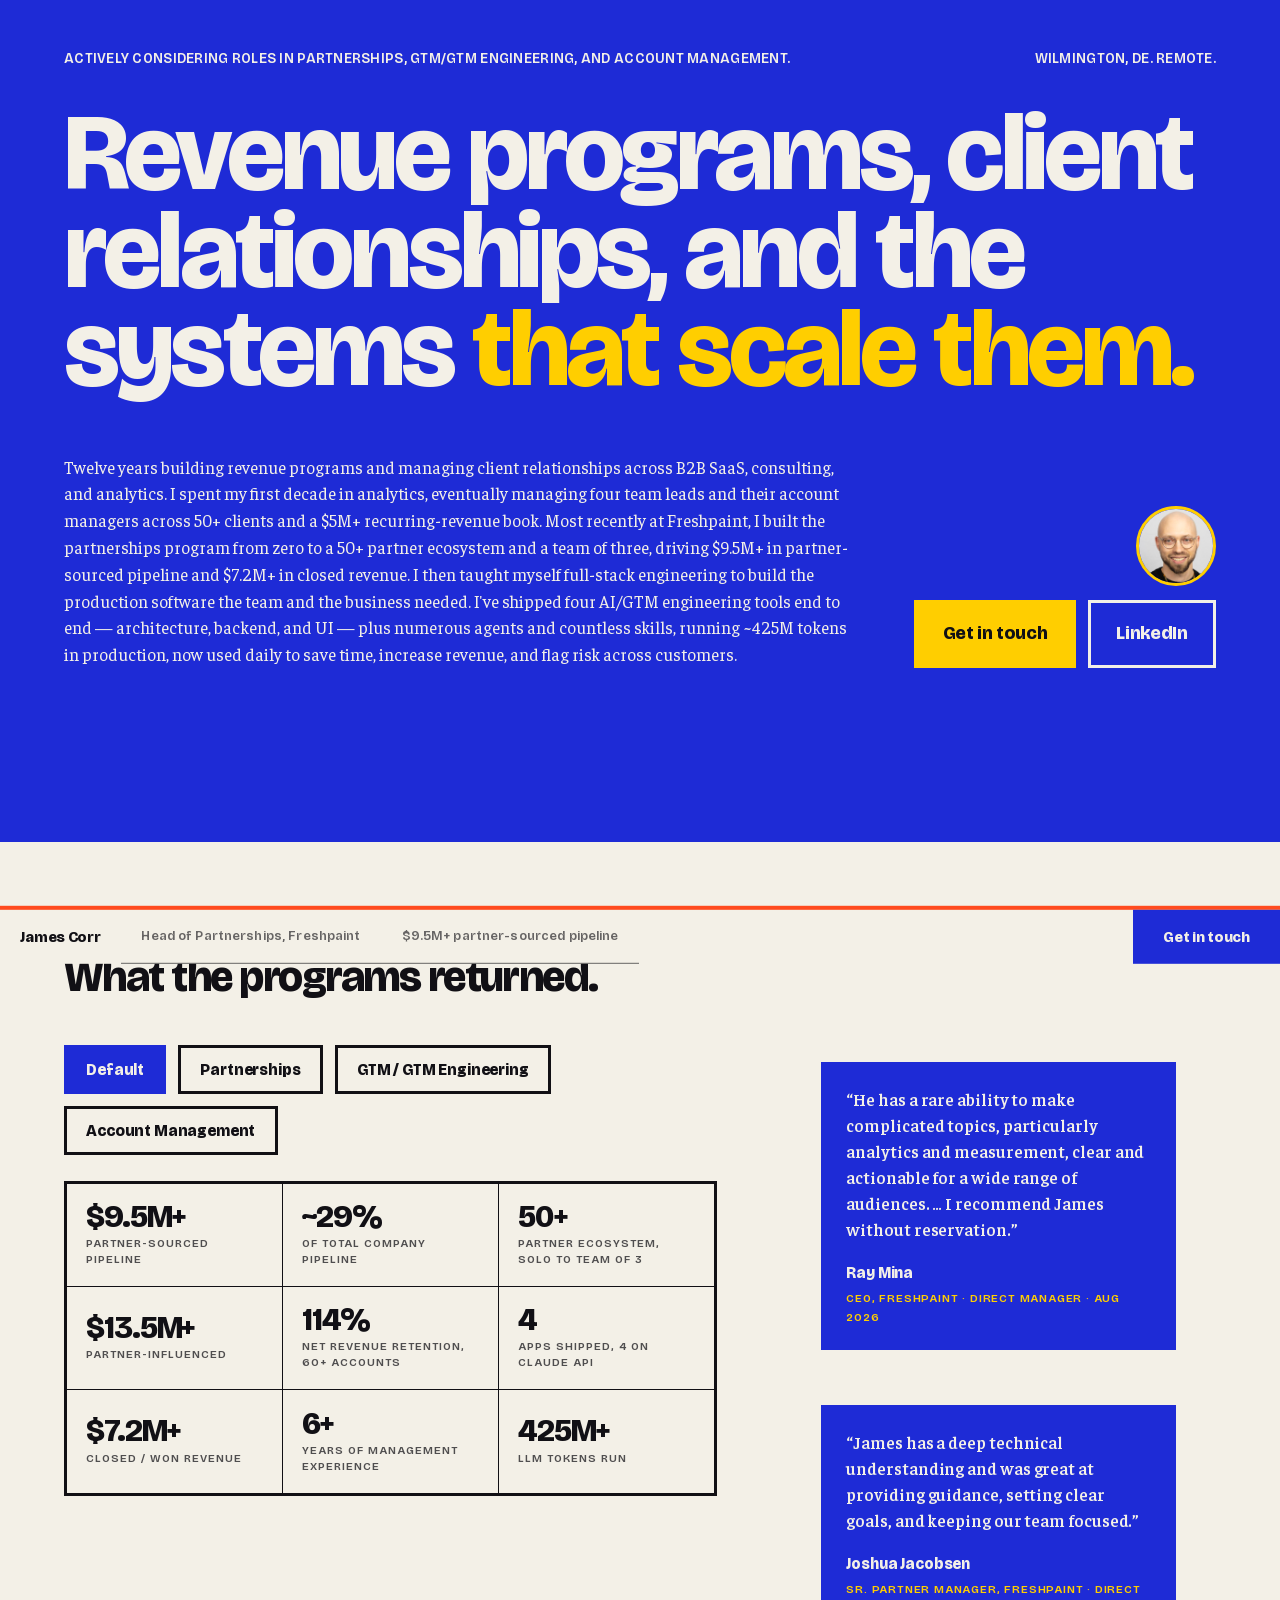
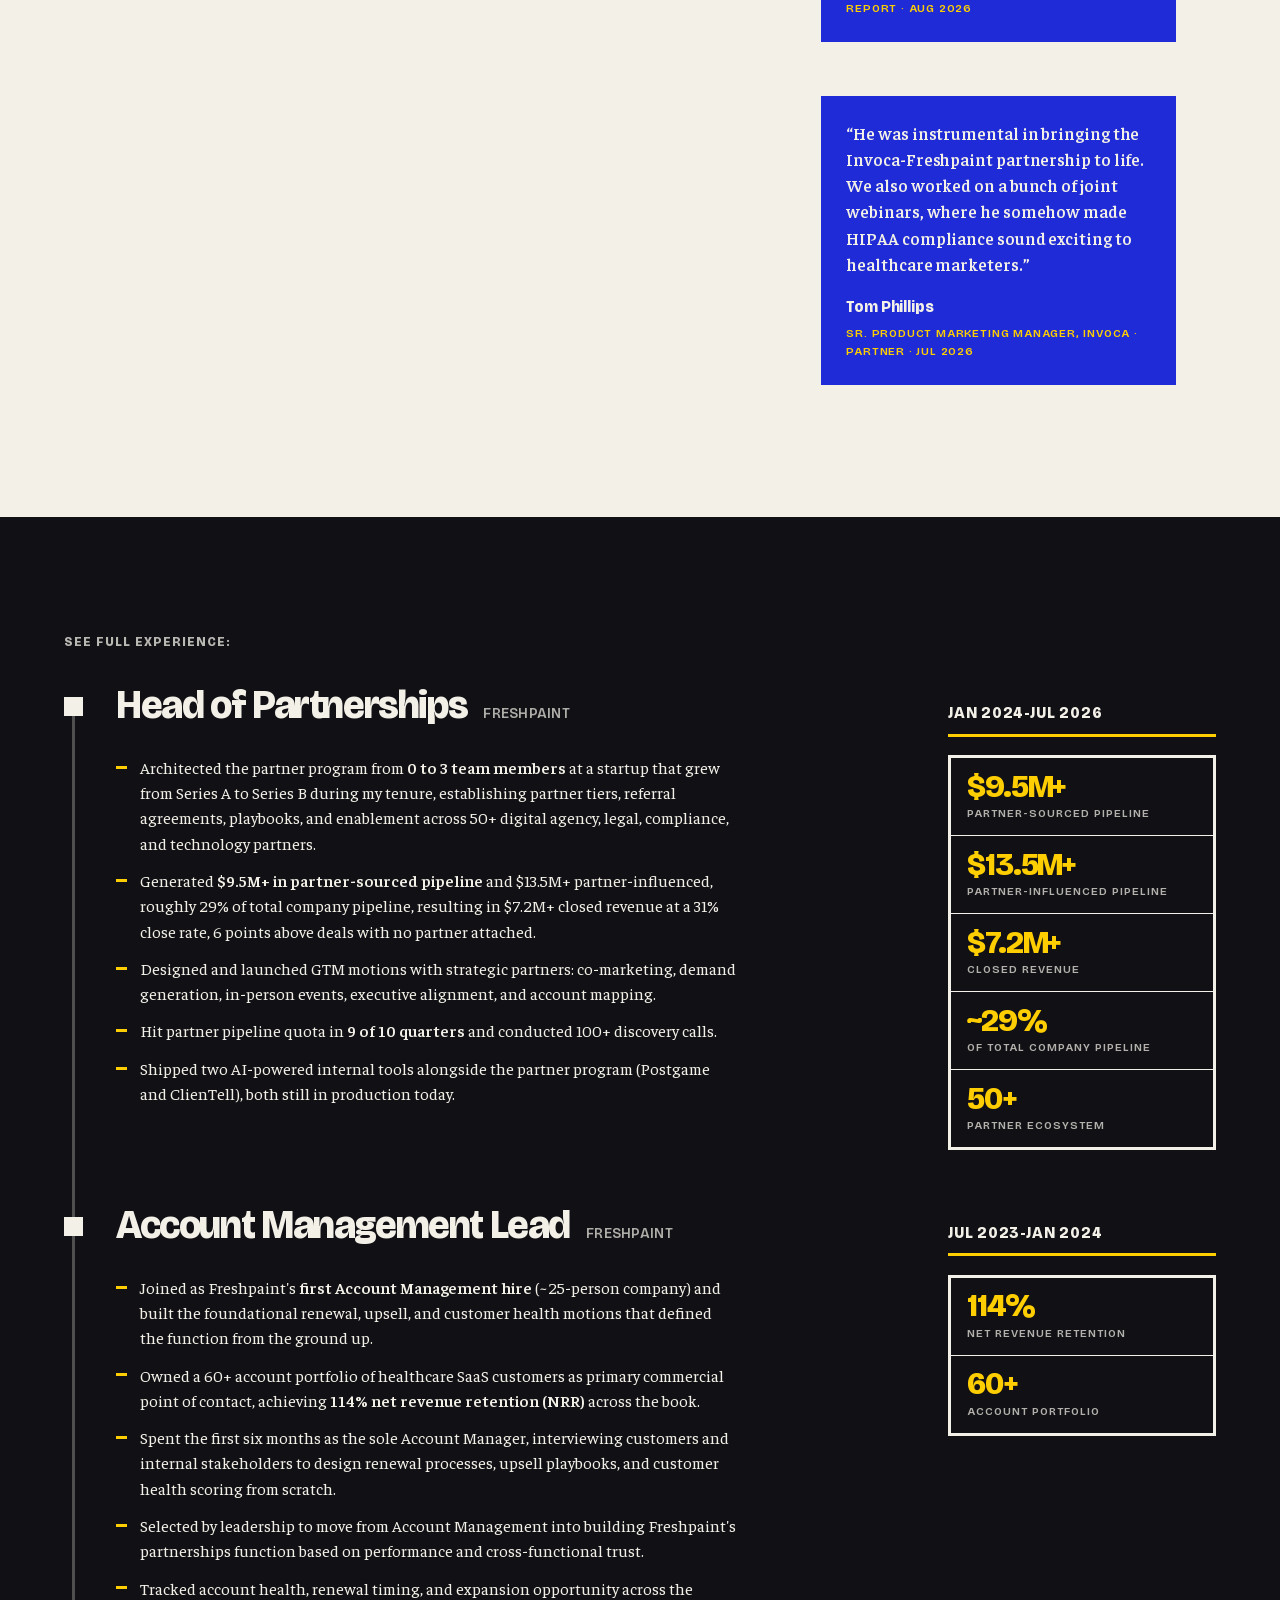
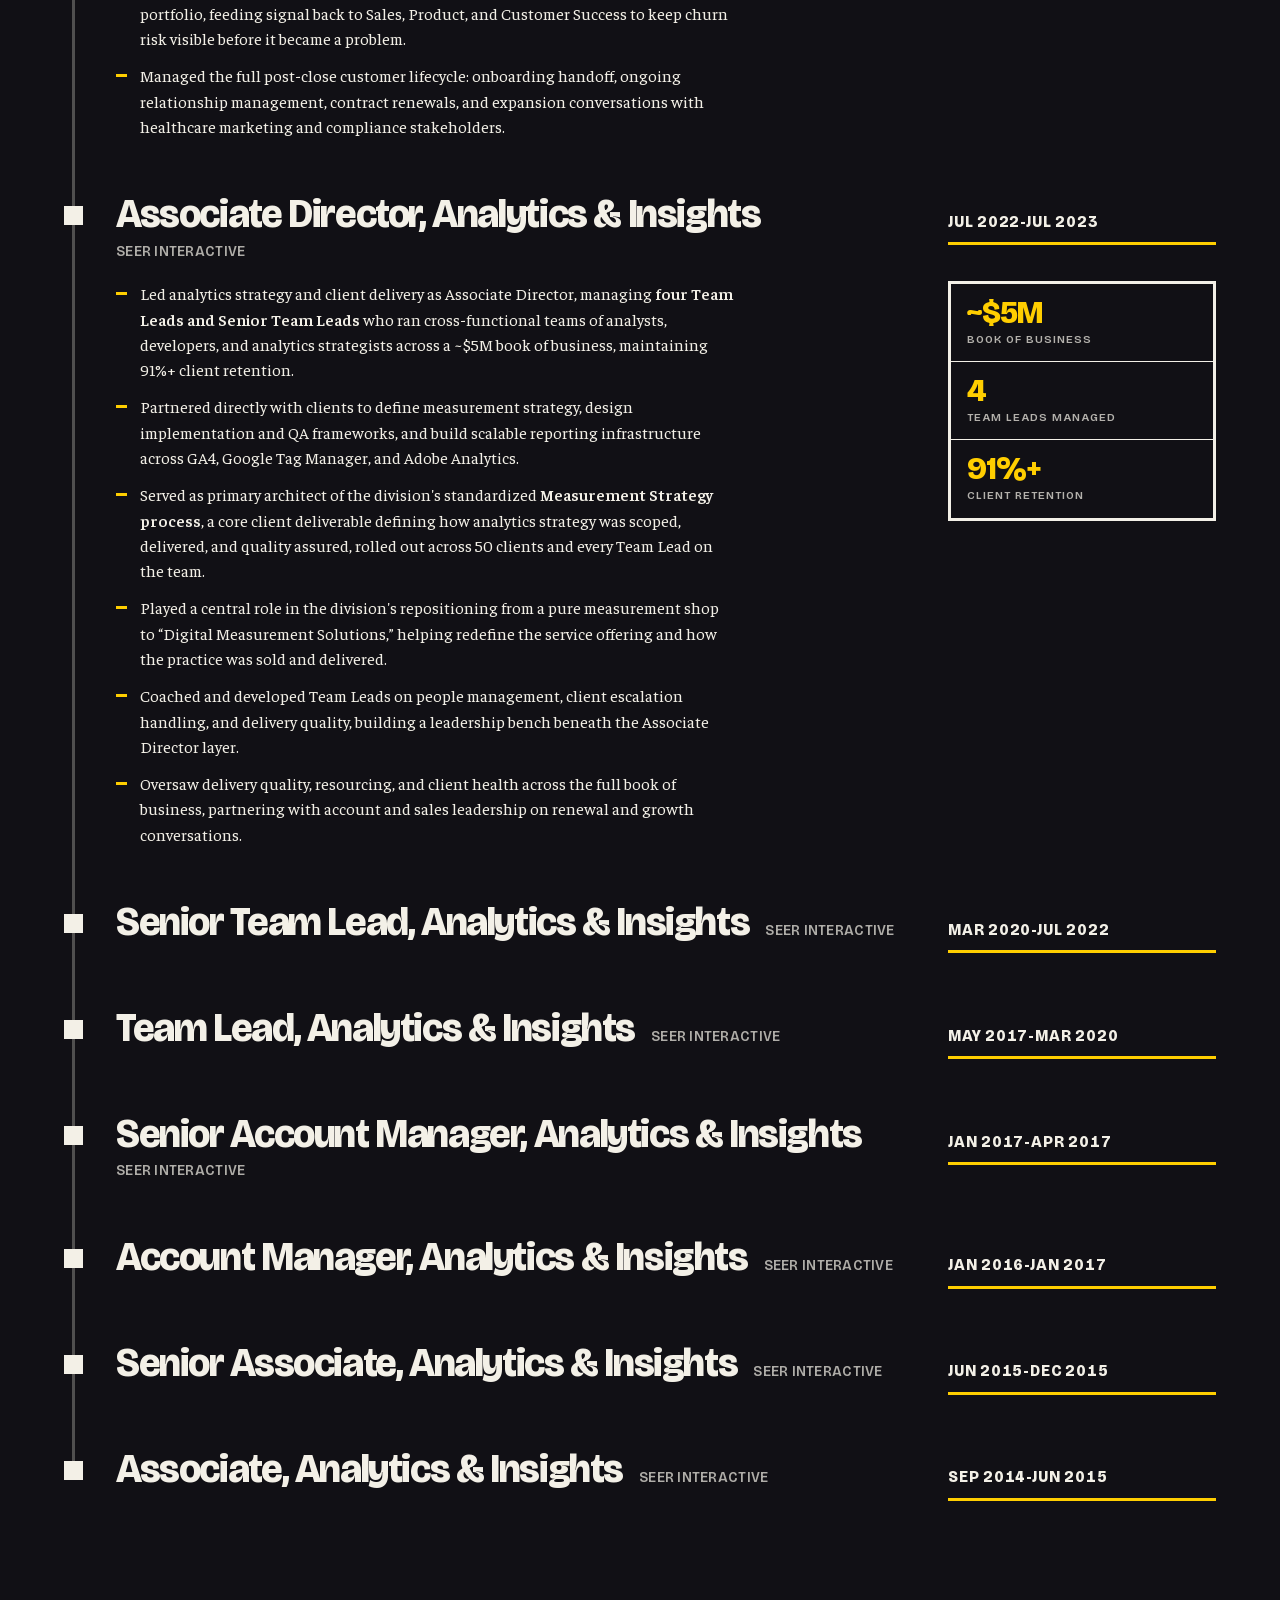
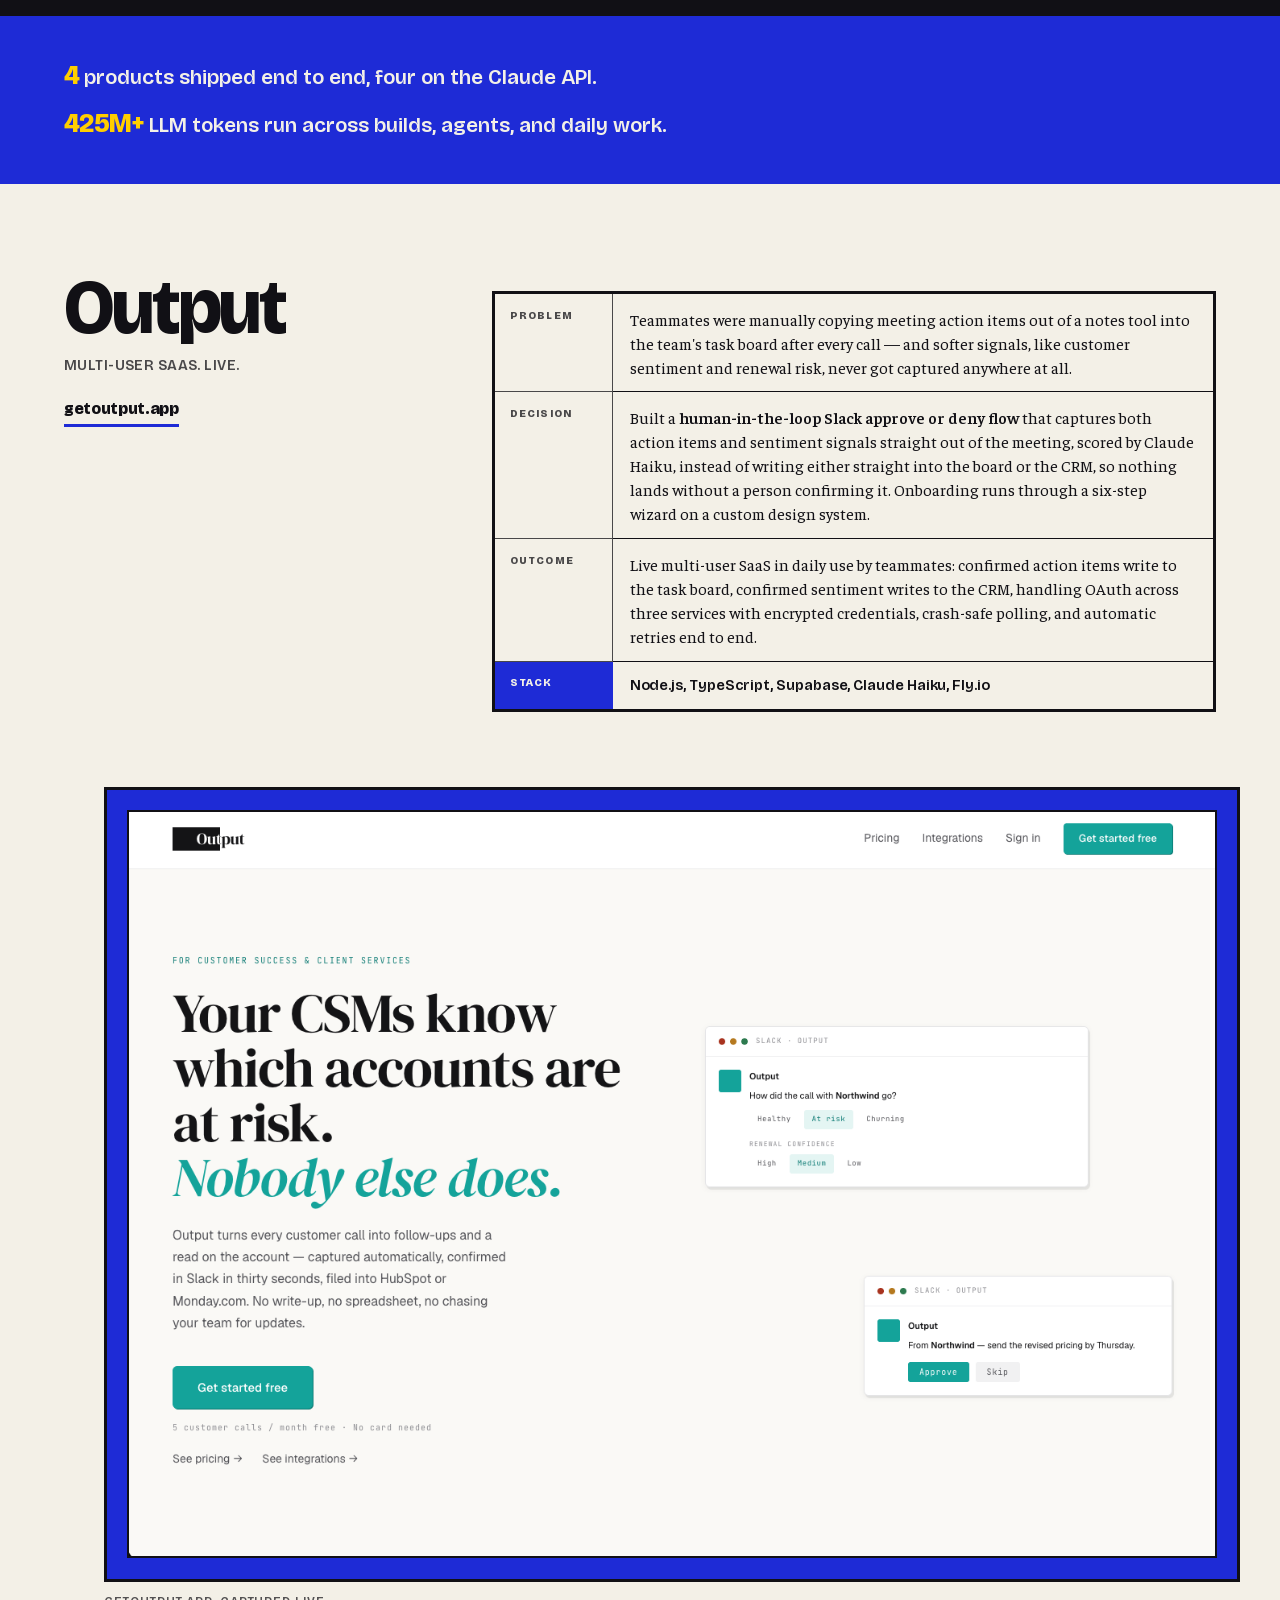
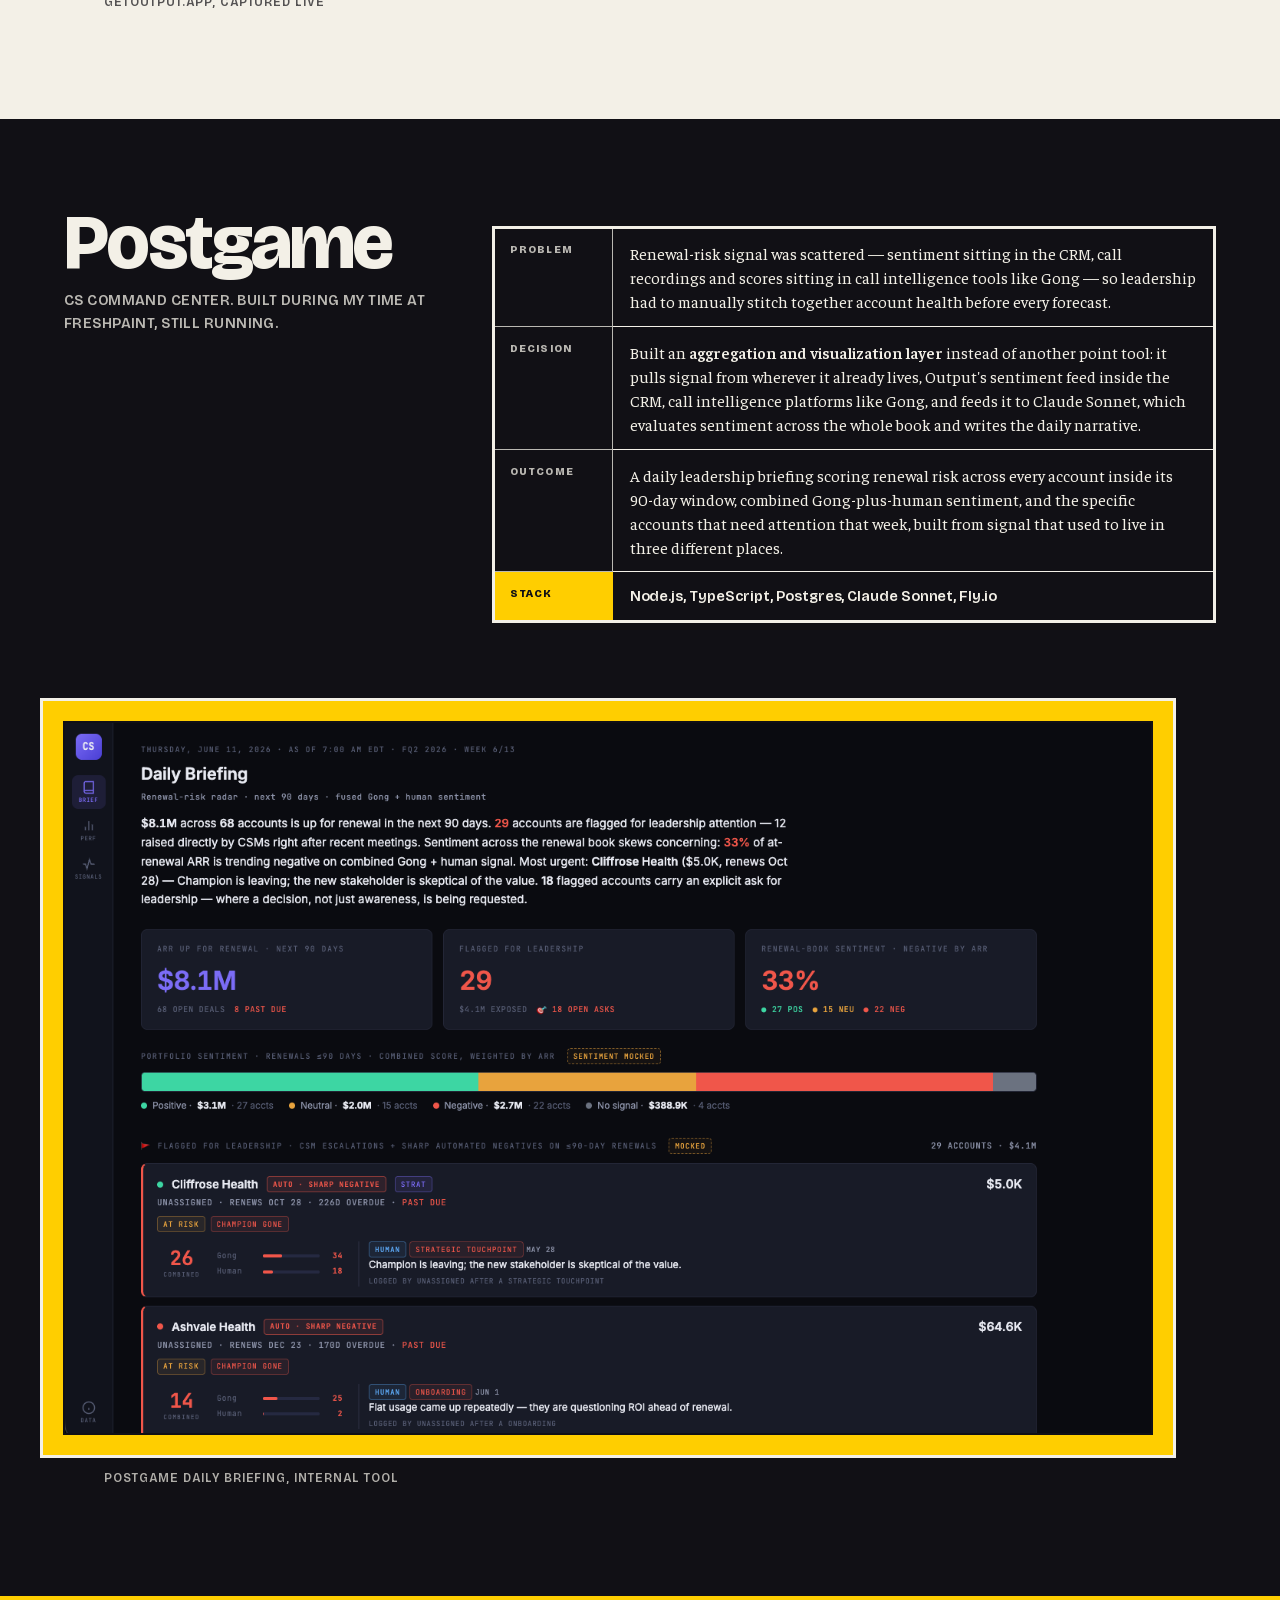
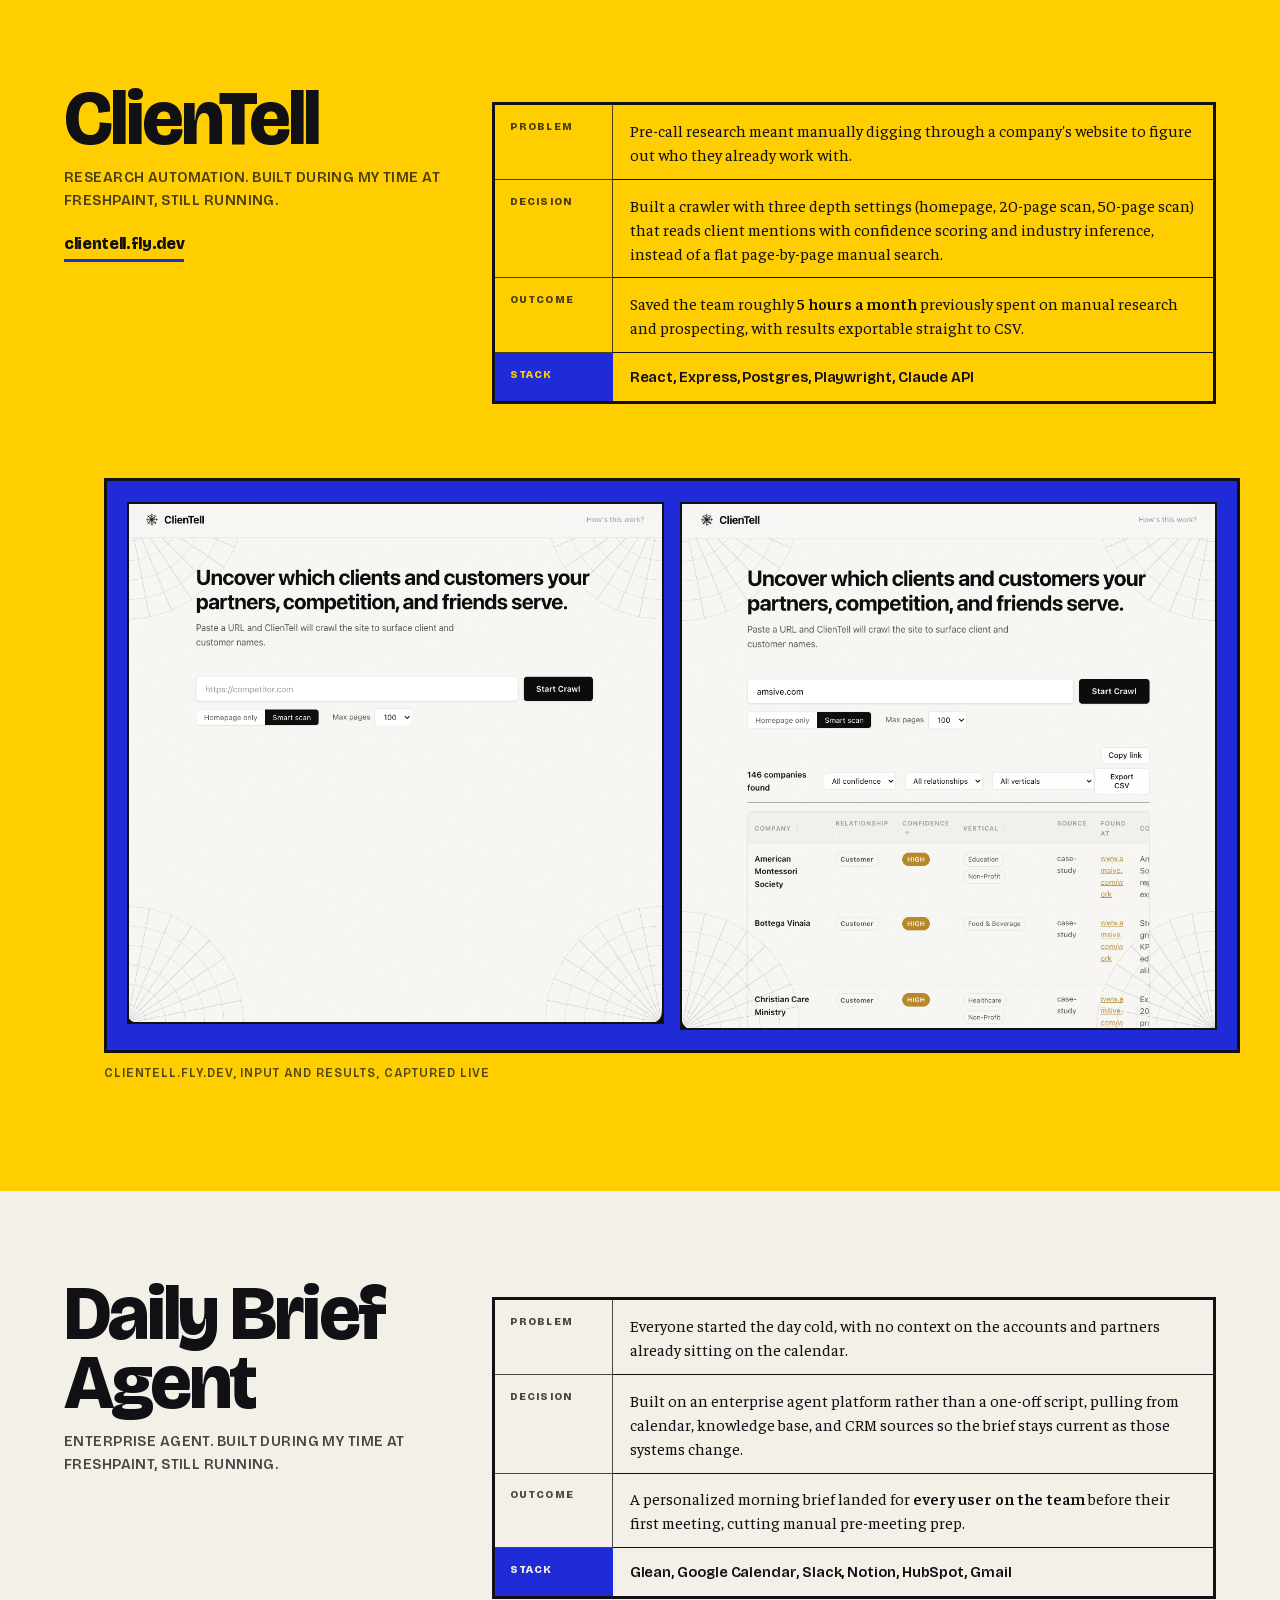
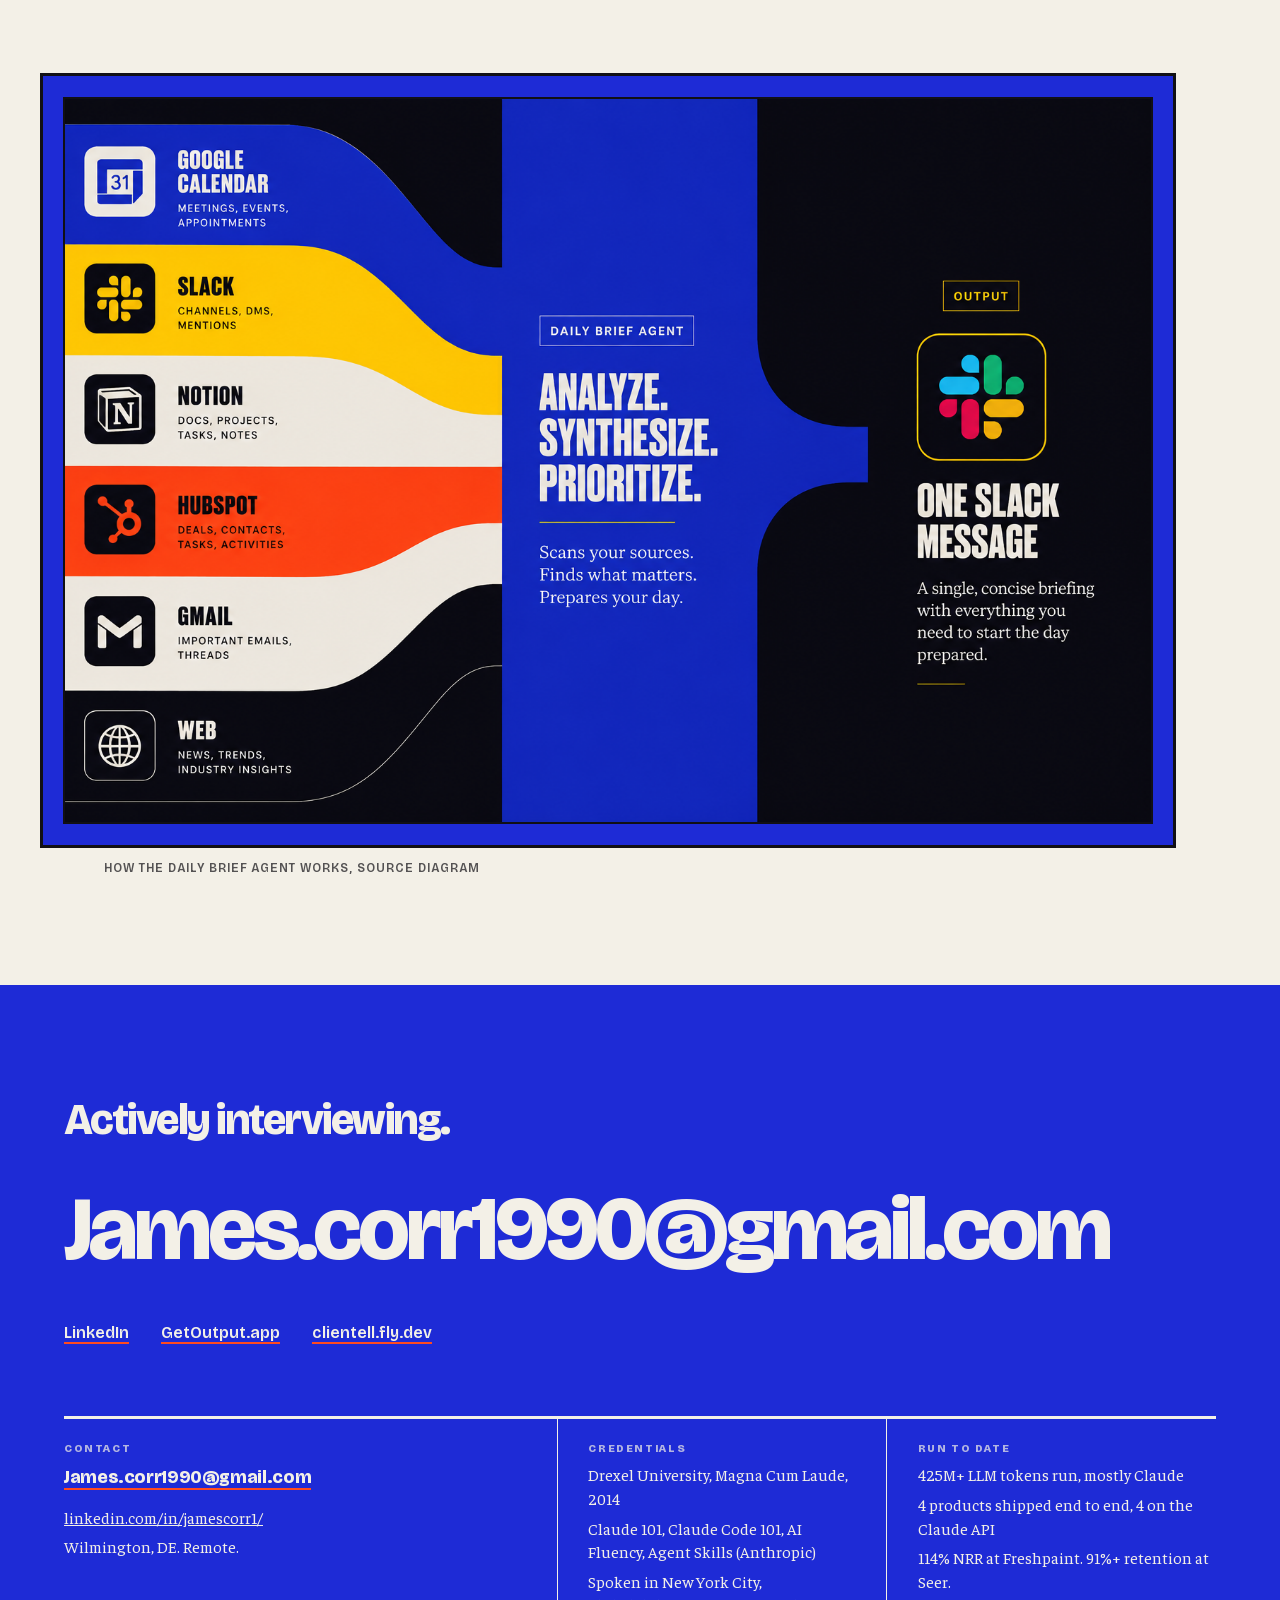
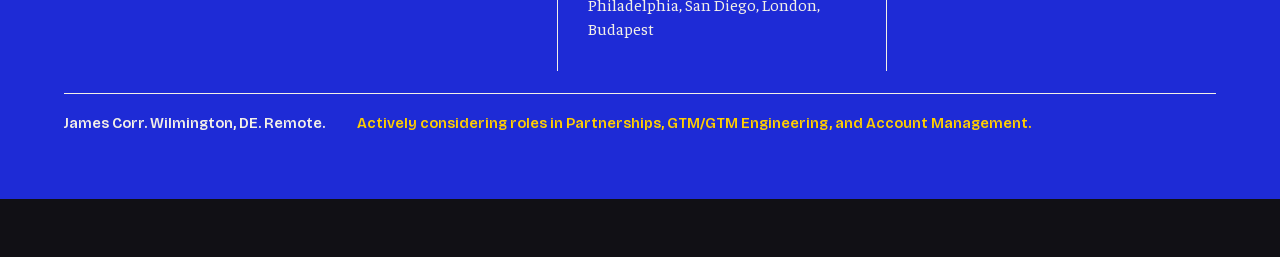
==== commit a6d78703: "Expand Account Management and Associate Director bullets, retitle Seer roles - Account Management Le" ====
--- a/index.html
+++ b/index.html
@@ -547,9 +547,12 @@
 
           <p class="rdate">Jul 2023-Jan 2024</p>
           <ul>
-            <li>Joined as Freshpaint's <b>first Account Management hire</b> at roughly 25 people and built the foundational renewal and upsell motions that defined the function.</li>
-            <li>Managed a 60+ customer portfolio of healthcare SaaS accounts, achieving <b>114% net revenue retention</b> across the book.</li>
-            <li>Spent the first six months as sole AM, interviewing customers and internal stakeholders to define renewal, upsell, and customer health processes from scratch.</li>
+            <li>Joined as Freshpaint's <b>first Account Management hire</b> (~25-person company) and built the foundational renewal, upsell, and customer health motions that defined the function from the ground up.</li>
+            <li>Owned a 60+ account portfolio of healthcare SaaS customers as primary commercial point of contact, achieving <b>114% net revenue retention (NRR)</b> across the book.</li>
+            <li>Spent the first six months as the sole Account Manager, interviewing customers and internal stakeholders to design renewal processes, upsell playbooks, and customer health scoring from scratch.</li>
+            <li>Selected by leadership to move from Account Management into building Freshpaint's partnerships function based on performance and cross-functional trust.</li>
+            <li>Tracked account health, renewal timing, and expansion opportunity across the portfolio, feeding signal back to Sales, Product, and Customer Success to keep churn risk visible before it became a problem.</li>
+            <li>Managed the full post-close customer lifecycle: onboarding handoff, ongoing relationship management, contract renewals, and expansion conversations with healthcare marketing and compliance stakeholders.</li>
           </ul>
           <div class="dims">
             <div class="dim"><span class="v">114%</span><span class="l">Net revenue retention</span></div>
@@ -559,15 +562,18 @@
 
         <article class="role">
           <div class="rhead">
-            <h3>Associate Director, Analytics</h3>
+            <h3>Associate Director, Analytics &amp; Insights</h3>
             <span class="meta">Seer Interactive</span>
           </div>
 
           <p class="rdate">Jul 2022-Jul 2023</p>
           <ul>
-            <li>Managed <b>four Team Leads & Sr. Team Leads</b> running cross-functional teams of analysts, developers, and analytics strategists across a ~$5M book of business with 91%+ client retention.</li>
-            <li>Primary architect of the division's standardized <b>Measurement Strategy process</b>, rolled out across 40 to 50 clients and every Team Lead.</li>
-            <li>Central to the division's shift from a pure measurement shop to Digital Measurement Solutions, redefining the service offering and its positioning.</li>
+            <li>Led analytics strategy and client delivery as Associate Director, managing <b>four Team Leads and Senior Team Leads</b> who ran cross-functional teams of analysts, developers, and analytics strategists across a ~$5M book of business, maintaining 91%+ client retention.</li>
+            <li>Partnered directly with clients to define measurement strategy, design implementation and QA frameworks, and build scalable reporting infrastructure across GA4, Google Tag Manager, and Adobe Analytics.</li>
+            <li>Served as primary architect of the division's standardized <b>Measurement Strategy process</b>, a core client deliverable defining how analytics strategy was scoped, delivered, and quality assured, rolled out across 50 clients and every Team Lead on the team.</li>
+            <li>Played a central role in the division's repositioning from a pure measurement shop to &ldquo;Digital Measurement Solutions,&rdquo; helping redefine the service offering and how the practice was sold and delivered.</li>
+            <li>Coached and developed Team Leads on people management, client escalation handling, and delivery quality, building a leadership bench beneath the Associate Director layer.</li>
+            <li>Oversaw delivery quality, resourcing, and client health across the full book of business, partnering with account and sales leadership on renewal and growth conversations.</li>
           </ul>
           <div class="dims">
             <div class="dim"><span class="v">~$5M</span><span class="l">Book of business</span></div>
@@ -578,7 +584,7 @@
 
         <article class="role">
           <div class="rhead">
-            <h3>Senior Analytics Team Lead</h3>
+            <h3>Senior Team Lead, Analytics &amp; Insights</h3>
             <span class="meta">Seer Interactive</span>
           </div>
 
@@ -587,7 +593,7 @@
 
         <article class="role">
           <div class="rhead">
-            <h3>Analytics Team Lead</h3>
+            <h3>Team Lead, Analytics &amp; Insights</h3>
             <span class="meta">Seer Interactive</span>
           </div>
 
@@ -596,7 +602,7 @@
 
         <article class="role">
           <div class="rhead">
-            <h3>Senior Analytics Account Manager</h3>
+            <h3>Senior Account Manager, Analytics &amp; Insights</h3>
             <span class="meta">Seer Interactive</span>
           </div>
 
@@ -605,7 +611,7 @@
 
         <article class="role">
           <div class="rhead">
-            <h3>Analytics Account Manager</h3>
+            <h3>Account Manager, Analytics &amp; Insights</h3>
             <span class="meta">Seer Interactive</span>
           </div>
 
@@ -614,7 +620,7 @@
 
         <article class="role">
           <div class="rhead">
-            <h3>Senior Analytics Associate</h3>
+            <h3>Senior Associate, Analytics &amp; Insights</h3>
             <span class="meta">Seer Interactive</span>
           </div>
 
@@ -623,7 +629,7 @@
 
         <article class="role">
           <div class="rhead">
-            <h3>Analytics Associate</h3>
+            <h3>Associate, Analytics &amp; Insights</h3>
             <span class="meta">Seer Interactive</span>
           </div>
 
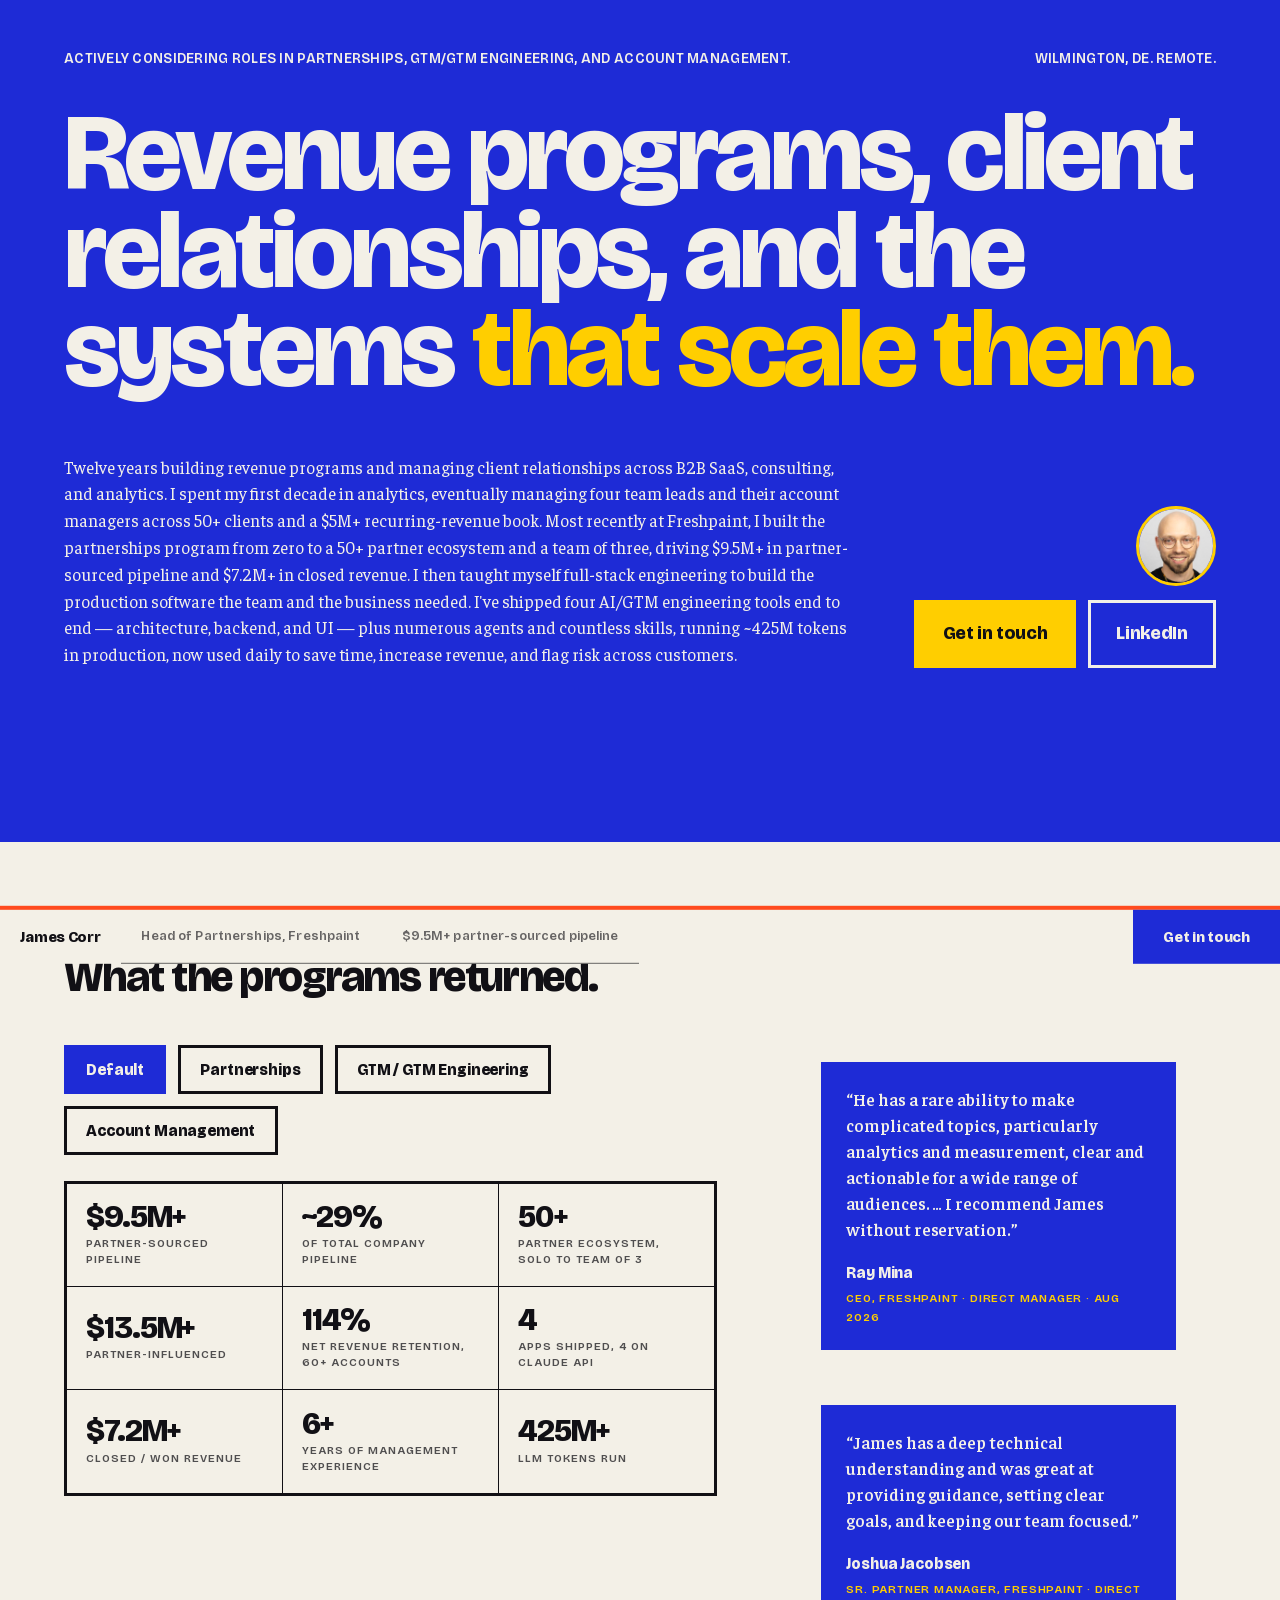
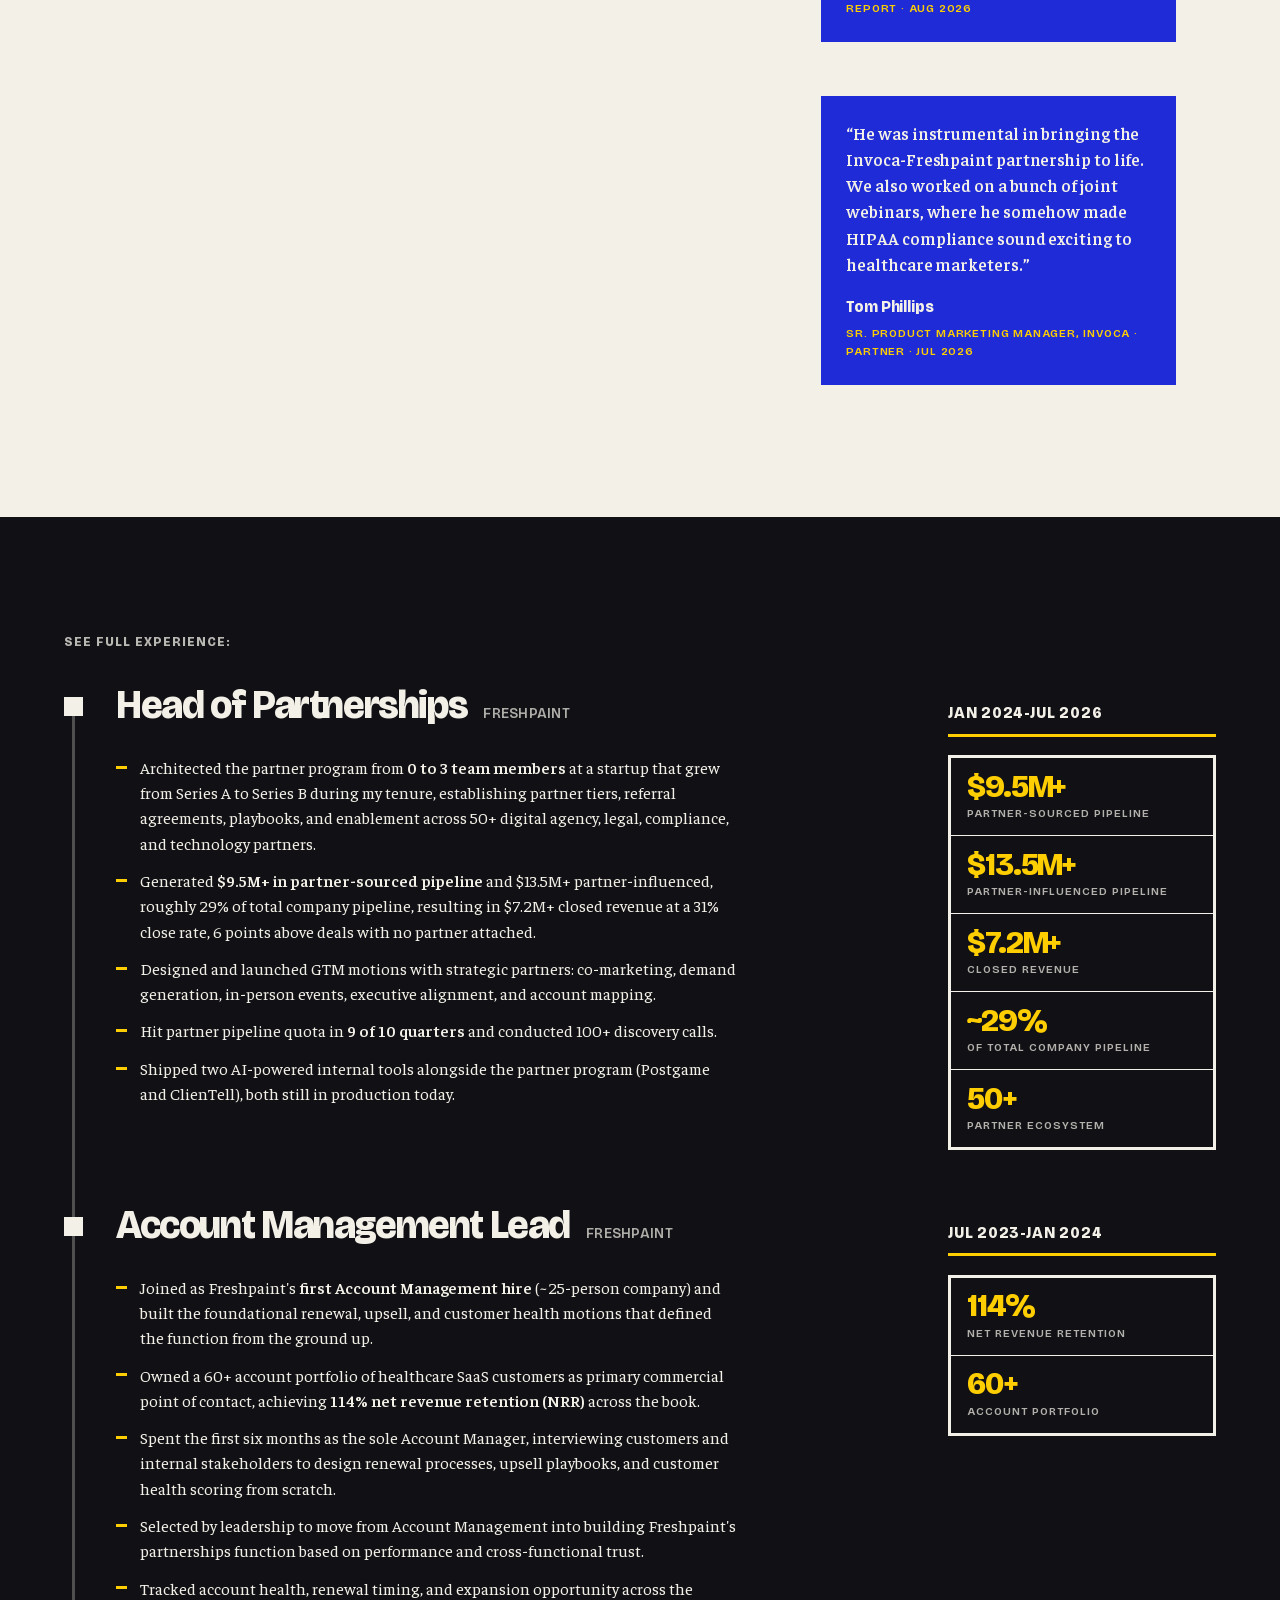
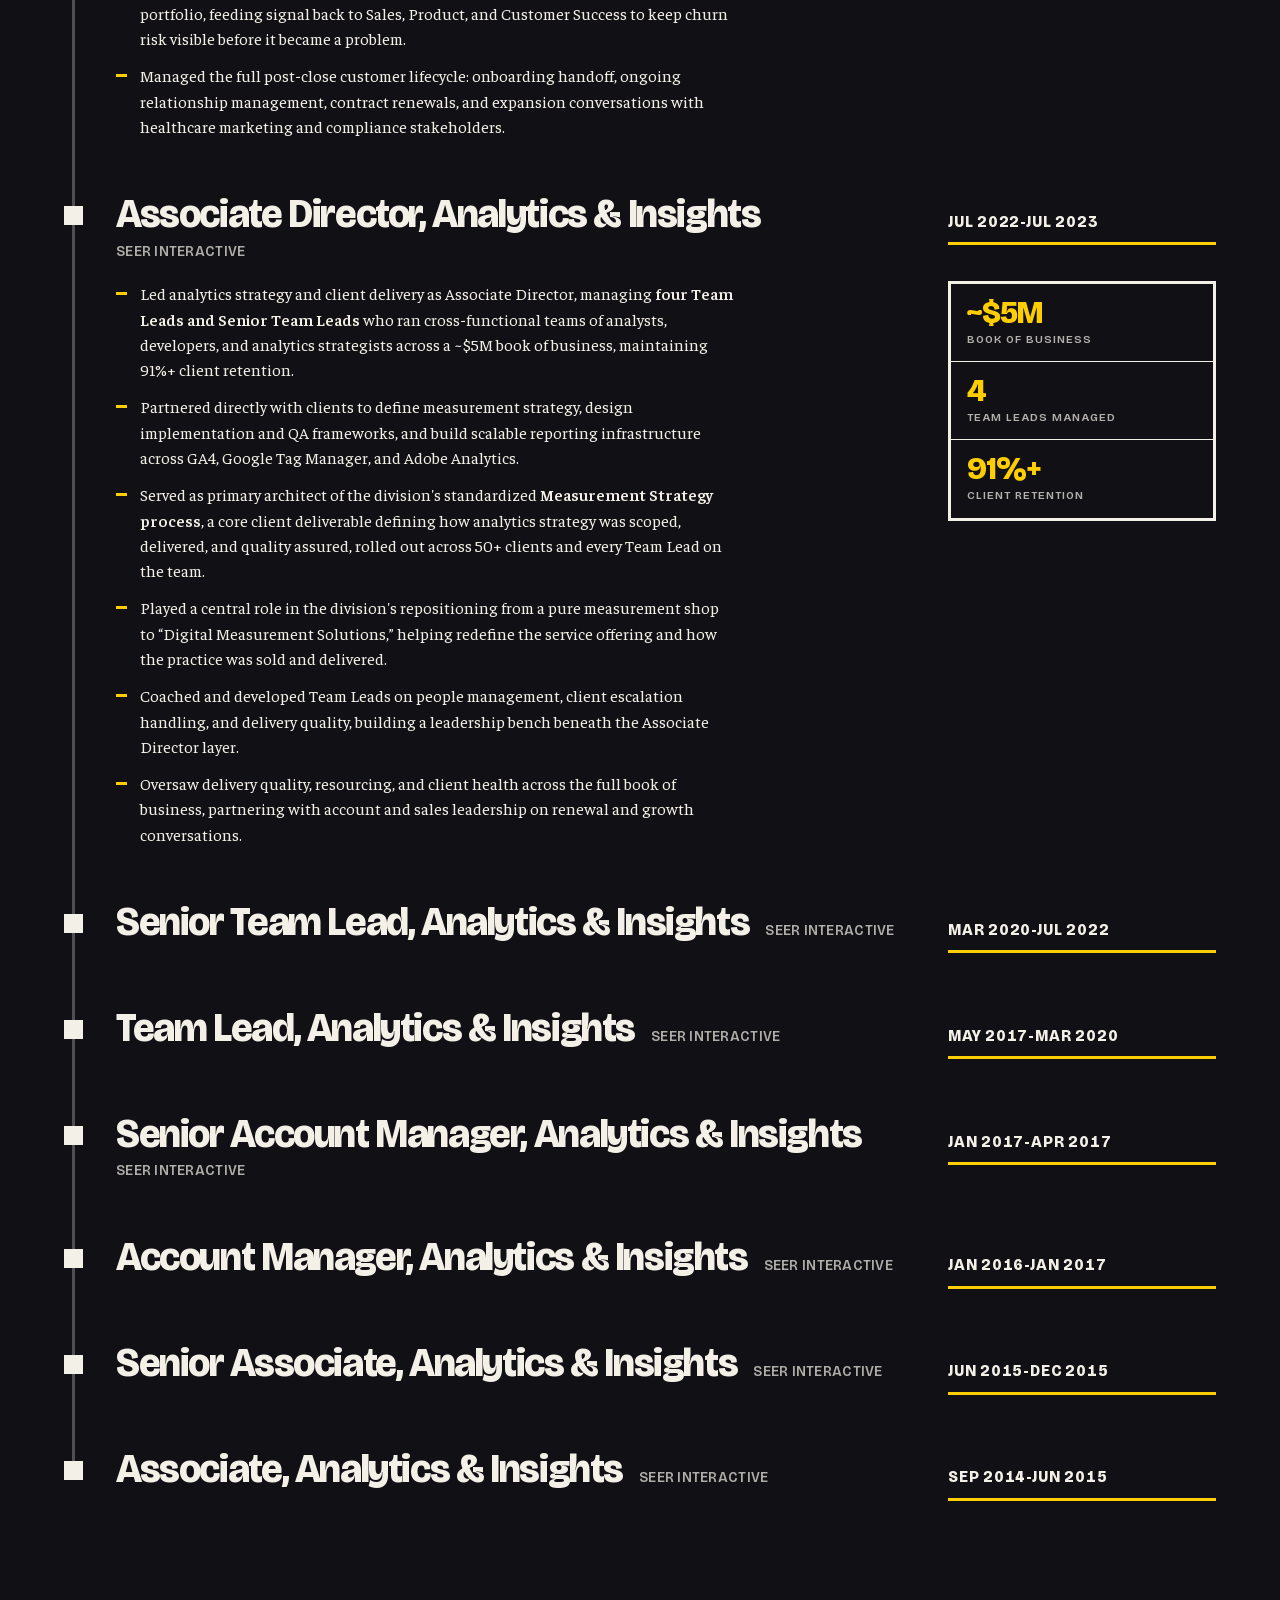
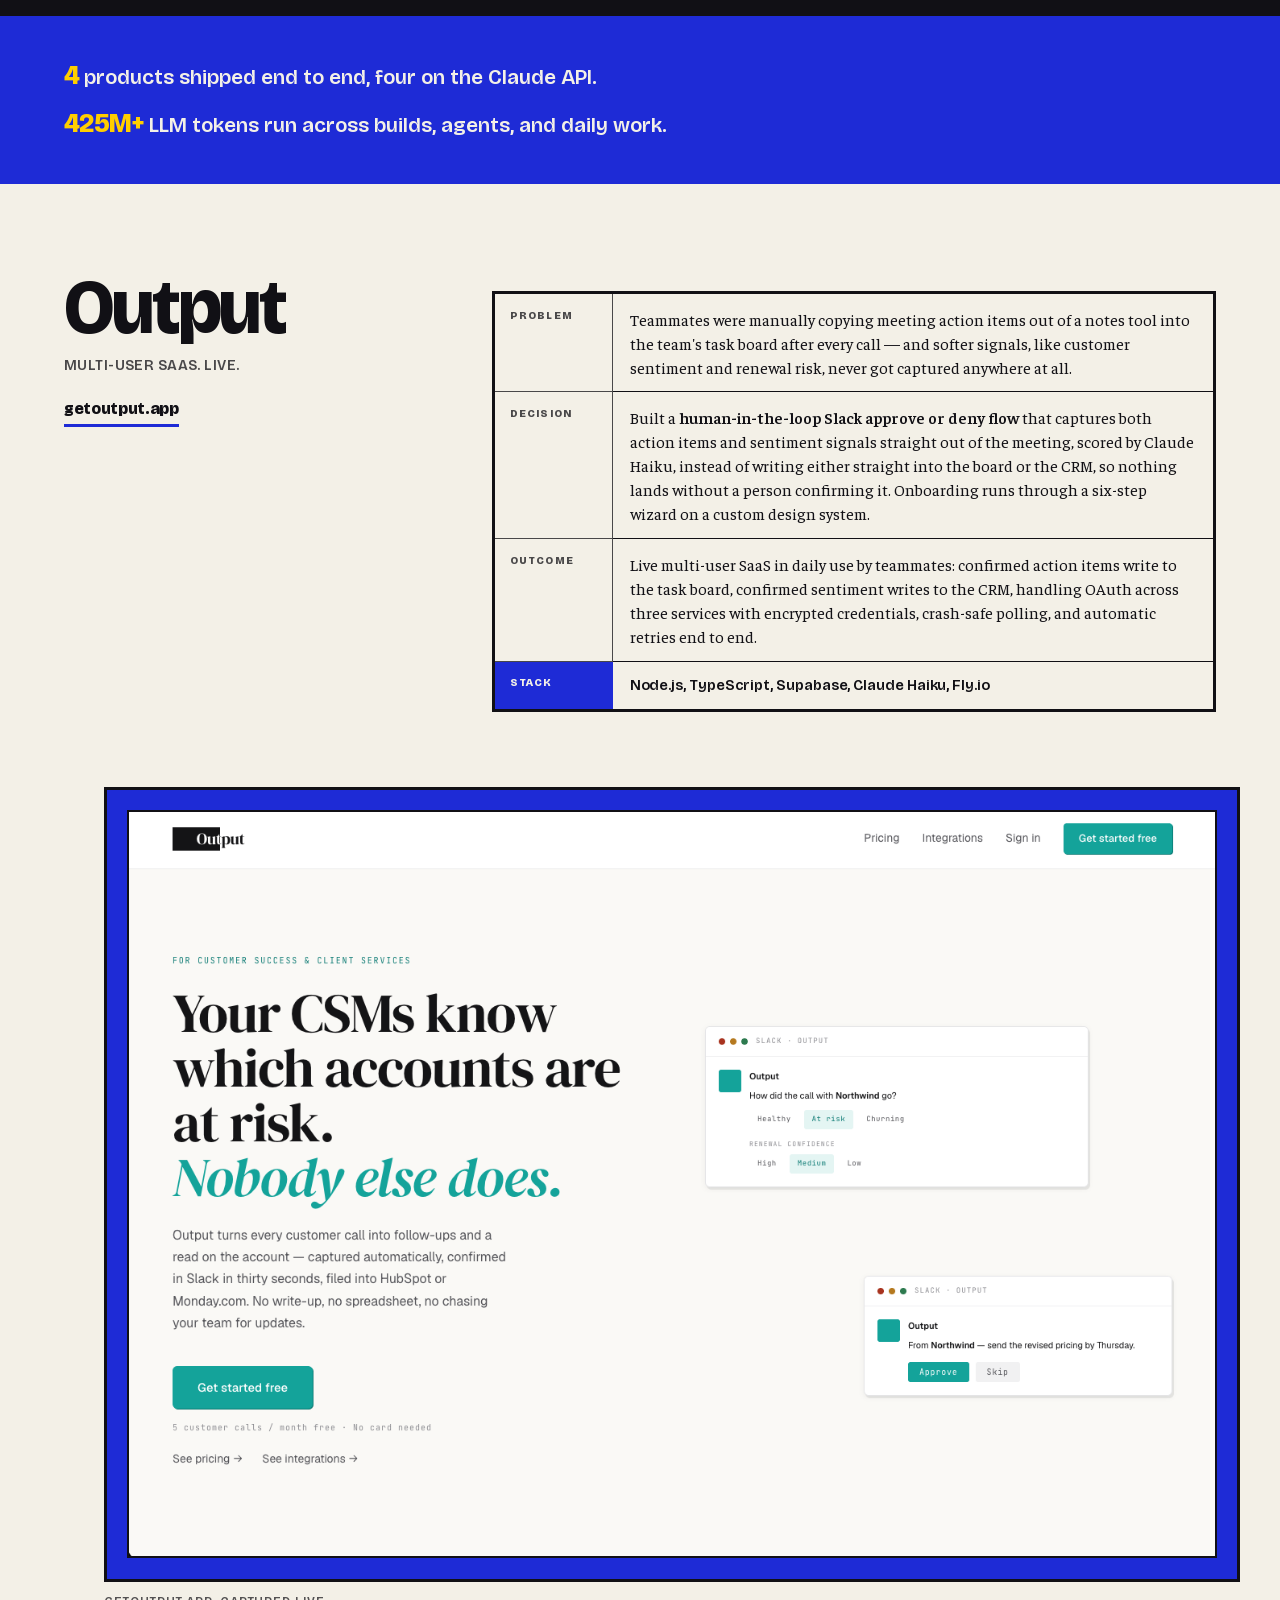
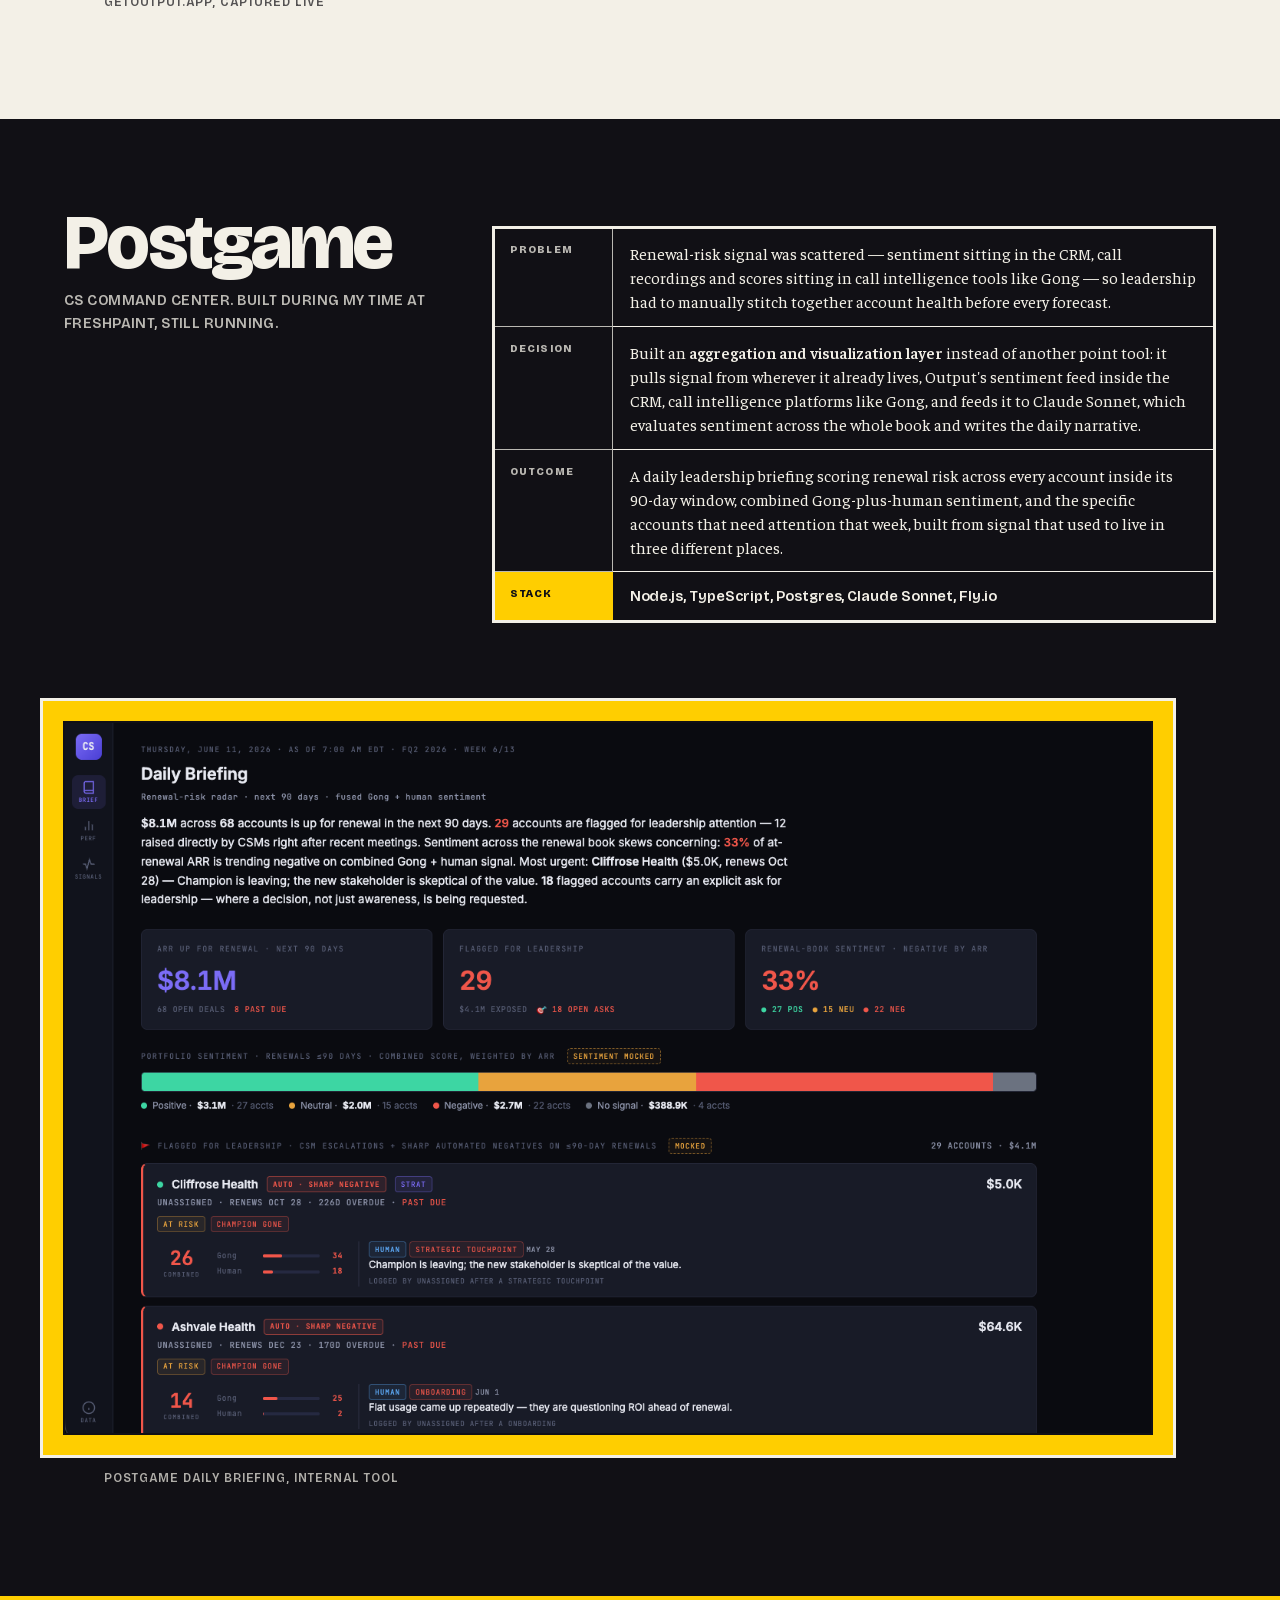
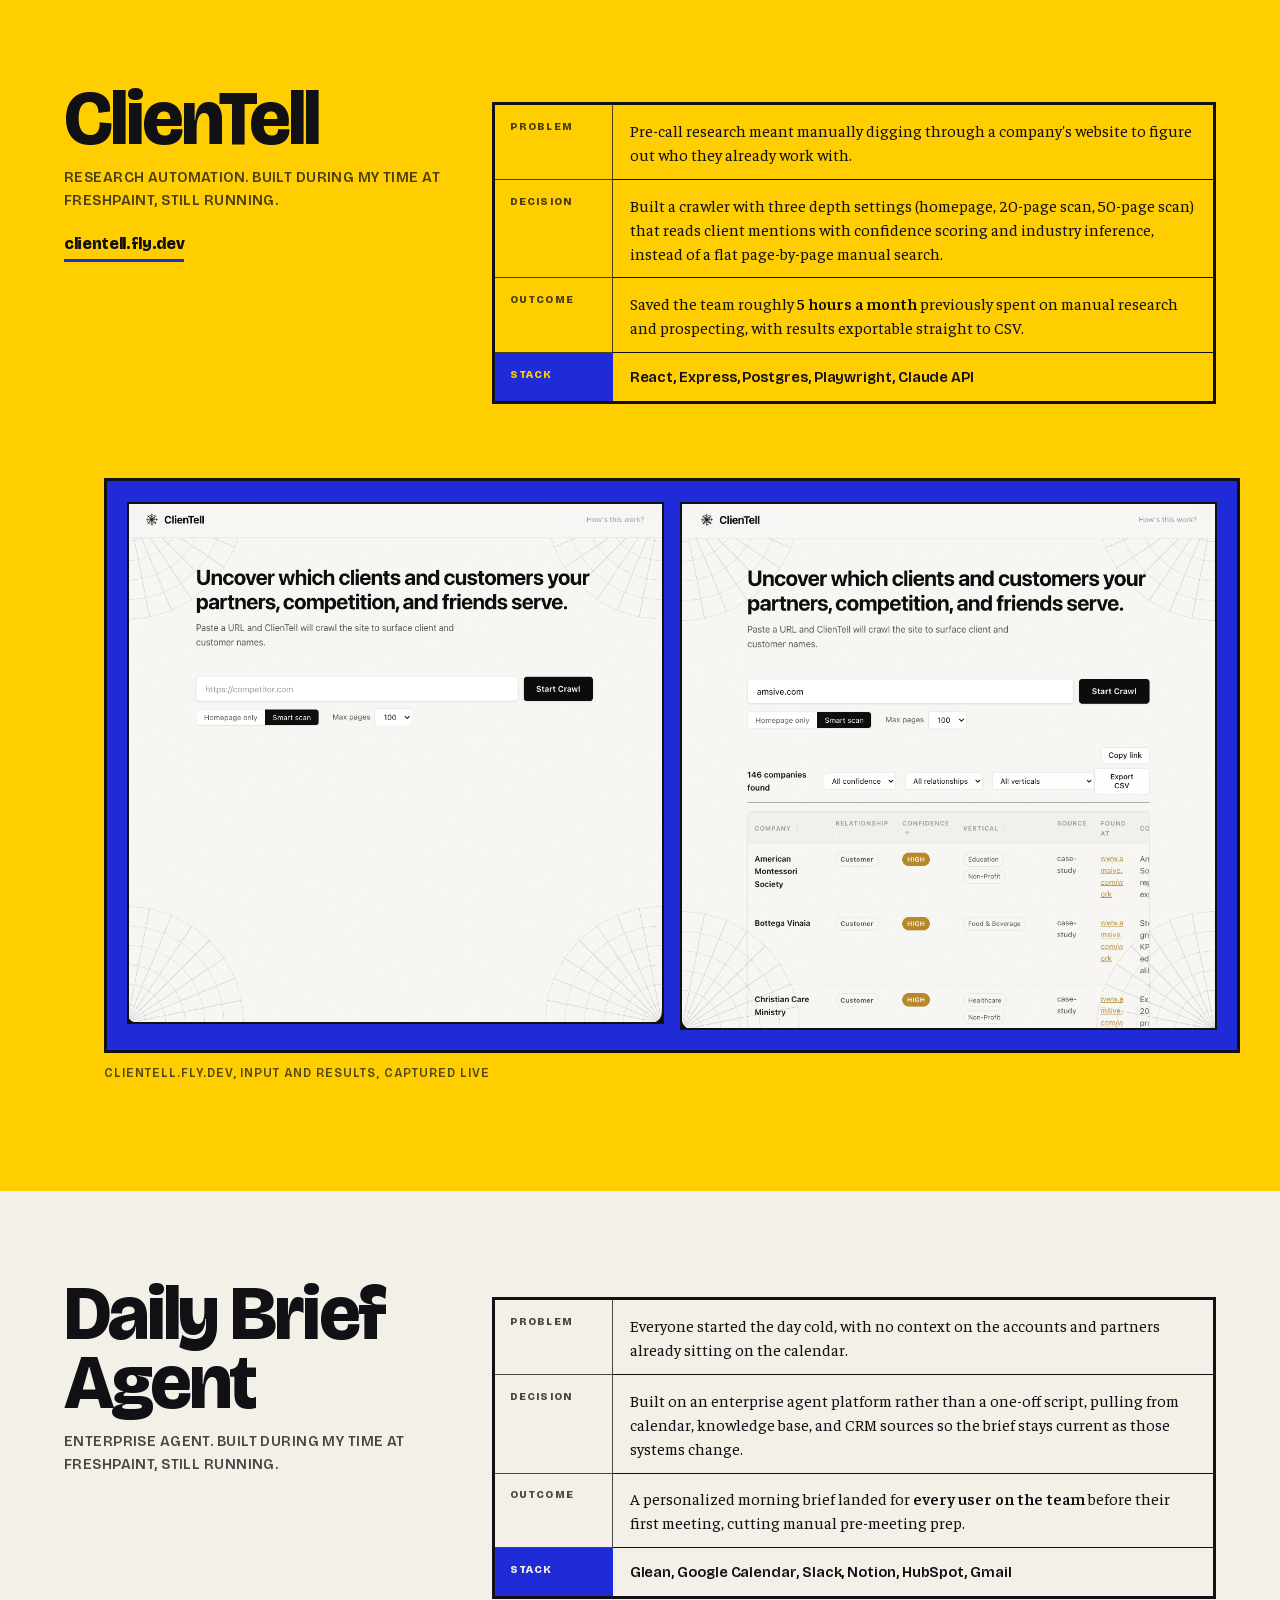
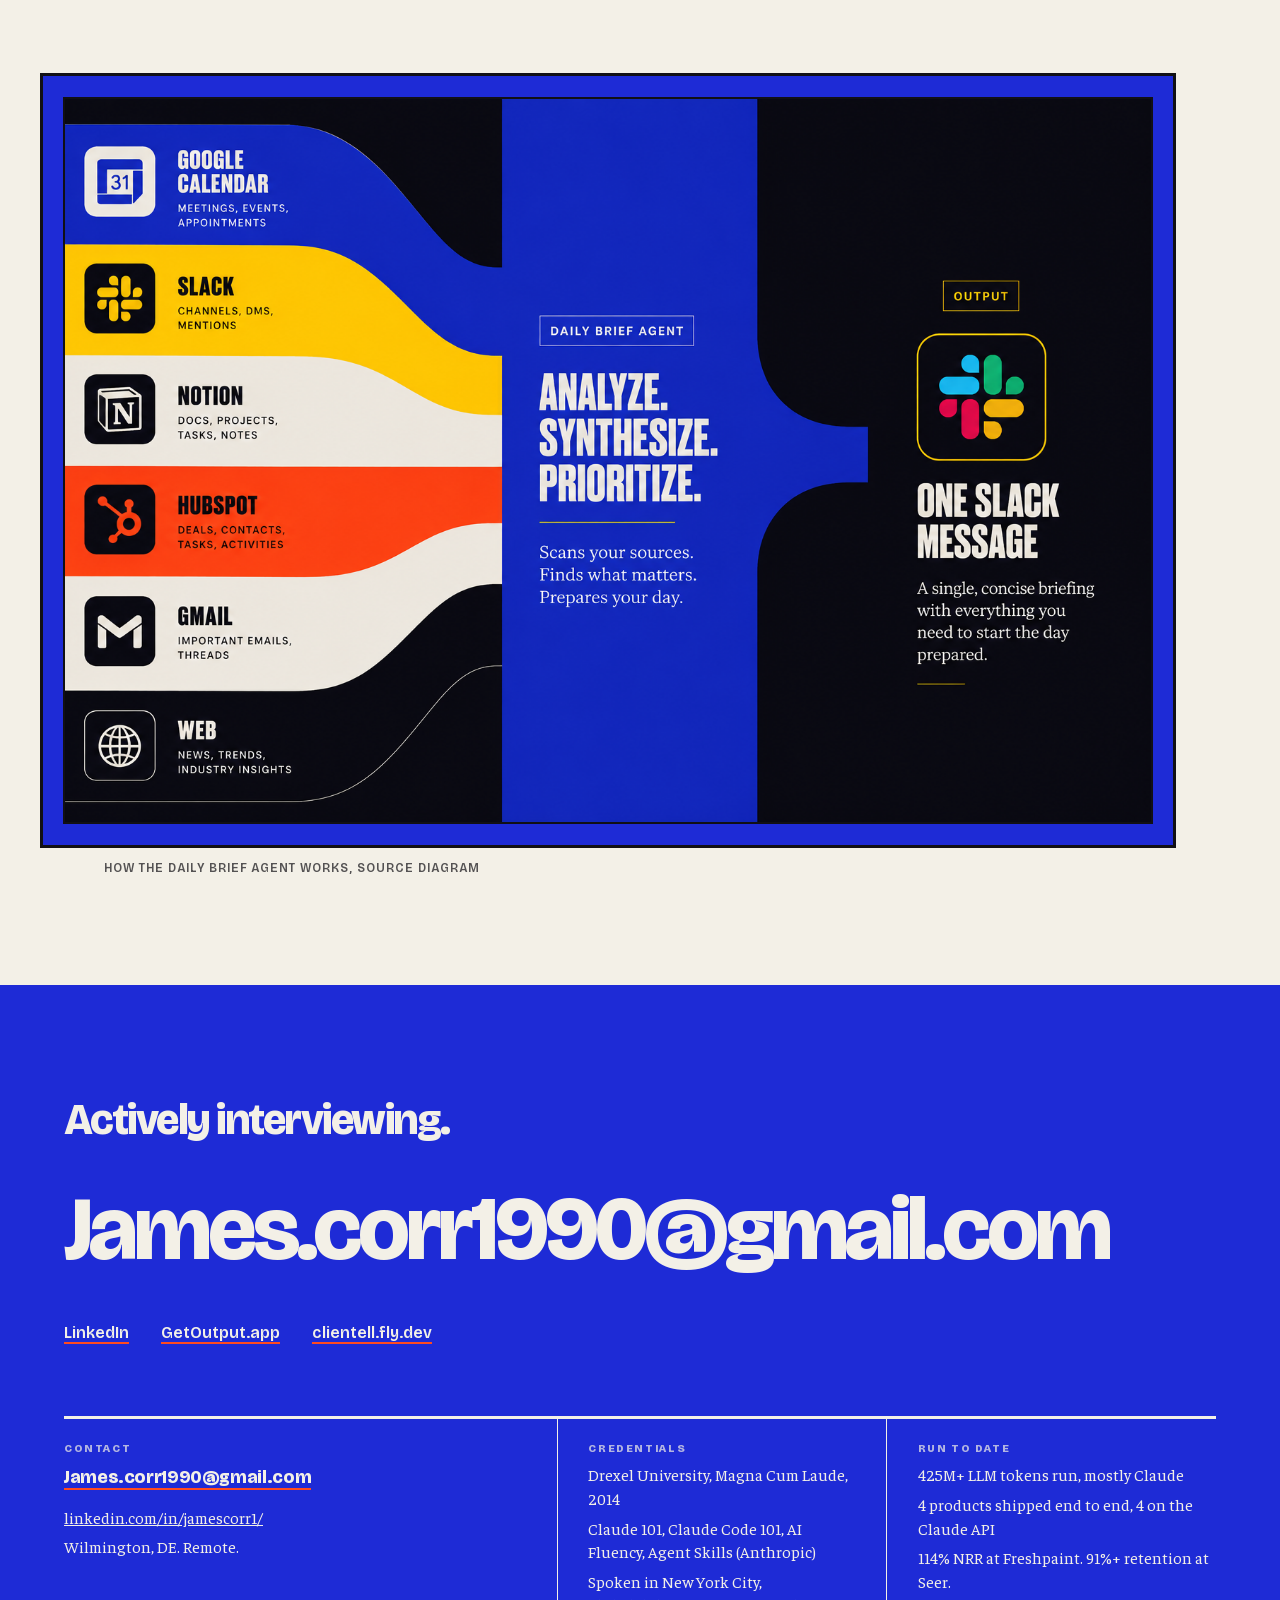
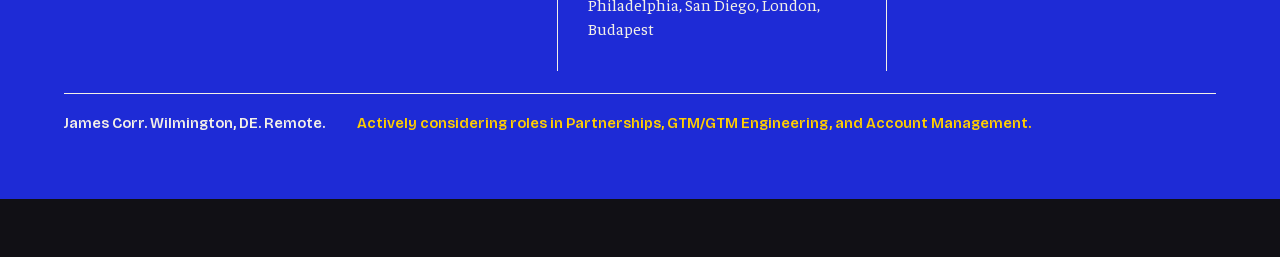
==== commit dd44d19d: "Reconcile Measurement Strategy client count to 50+ everywhere Co-Authored-By: Claude Sonnet 5 <norep" ====
--- a/index.html
+++ b/index.html
@@ -485,7 +485,7 @@
               <ul class="lp-hl">
                 <li>Freshpaint's <b>first Account Management hire</b>, building the foundational renewal and upsell motions from scratch.</li>
                 <li>Managed a 60+ customer healthcare SaaS portfolio to 114% net revenue retention.</li>
-                <li>Architected Seer's Measurement Strategy framework, rolled out across 40 to 50 clients and every Team Lead.</li>
+                <li>Architected Seer's Measurement Strategy framework, rolled out across 50+ clients and every Team Lead.</li>
                 <li><a class="wlink" href="#w-postgame">Postgame &#8599;</a> &mdash; built to give account teams one renewal-health read instead of stitching signal together by hand.</li>
               </ul>
             </div>
@@ -570,7 +570,7 @@
           <ul>
             <li>Led analytics strategy and client delivery as Associate Director, managing <b>four Team Leads and Senior Team Leads</b> who ran cross-functional teams of analysts, developers, and analytics strategists across a ~$5M book of business, maintaining 91%+ client retention.</li>
             <li>Partnered directly with clients to define measurement strategy, design implementation and QA frameworks, and build scalable reporting infrastructure across GA4, Google Tag Manager, and Adobe Analytics.</li>
-            <li>Served as primary architect of the division's standardized <b>Measurement Strategy process</b>, a core client deliverable defining how analytics strategy was scoped, delivered, and quality assured, rolled out across 50 clients and every Team Lead on the team.</li>
+            <li>Served as primary architect of the division's standardized <b>Measurement Strategy process</b>, a core client deliverable defining how analytics strategy was scoped, delivered, and quality assured, rolled out across 50+ clients and every Team Lead on the team.</li>
             <li>Played a central role in the division's repositioning from a pure measurement shop to &ldquo;Digital Measurement Solutions,&rdquo; helping redefine the service offering and how the practice was sold and delivered.</li>
             <li>Coached and developed Team Leads on people management, client escalation handling, and delivery quality, building a leadership bench beneath the Associate Director layer.</li>
             <li>Oversaw delivery quality, resourcing, and client health across the full book of business, partnering with account and sales leadership on renewal and growth conversations.</li>
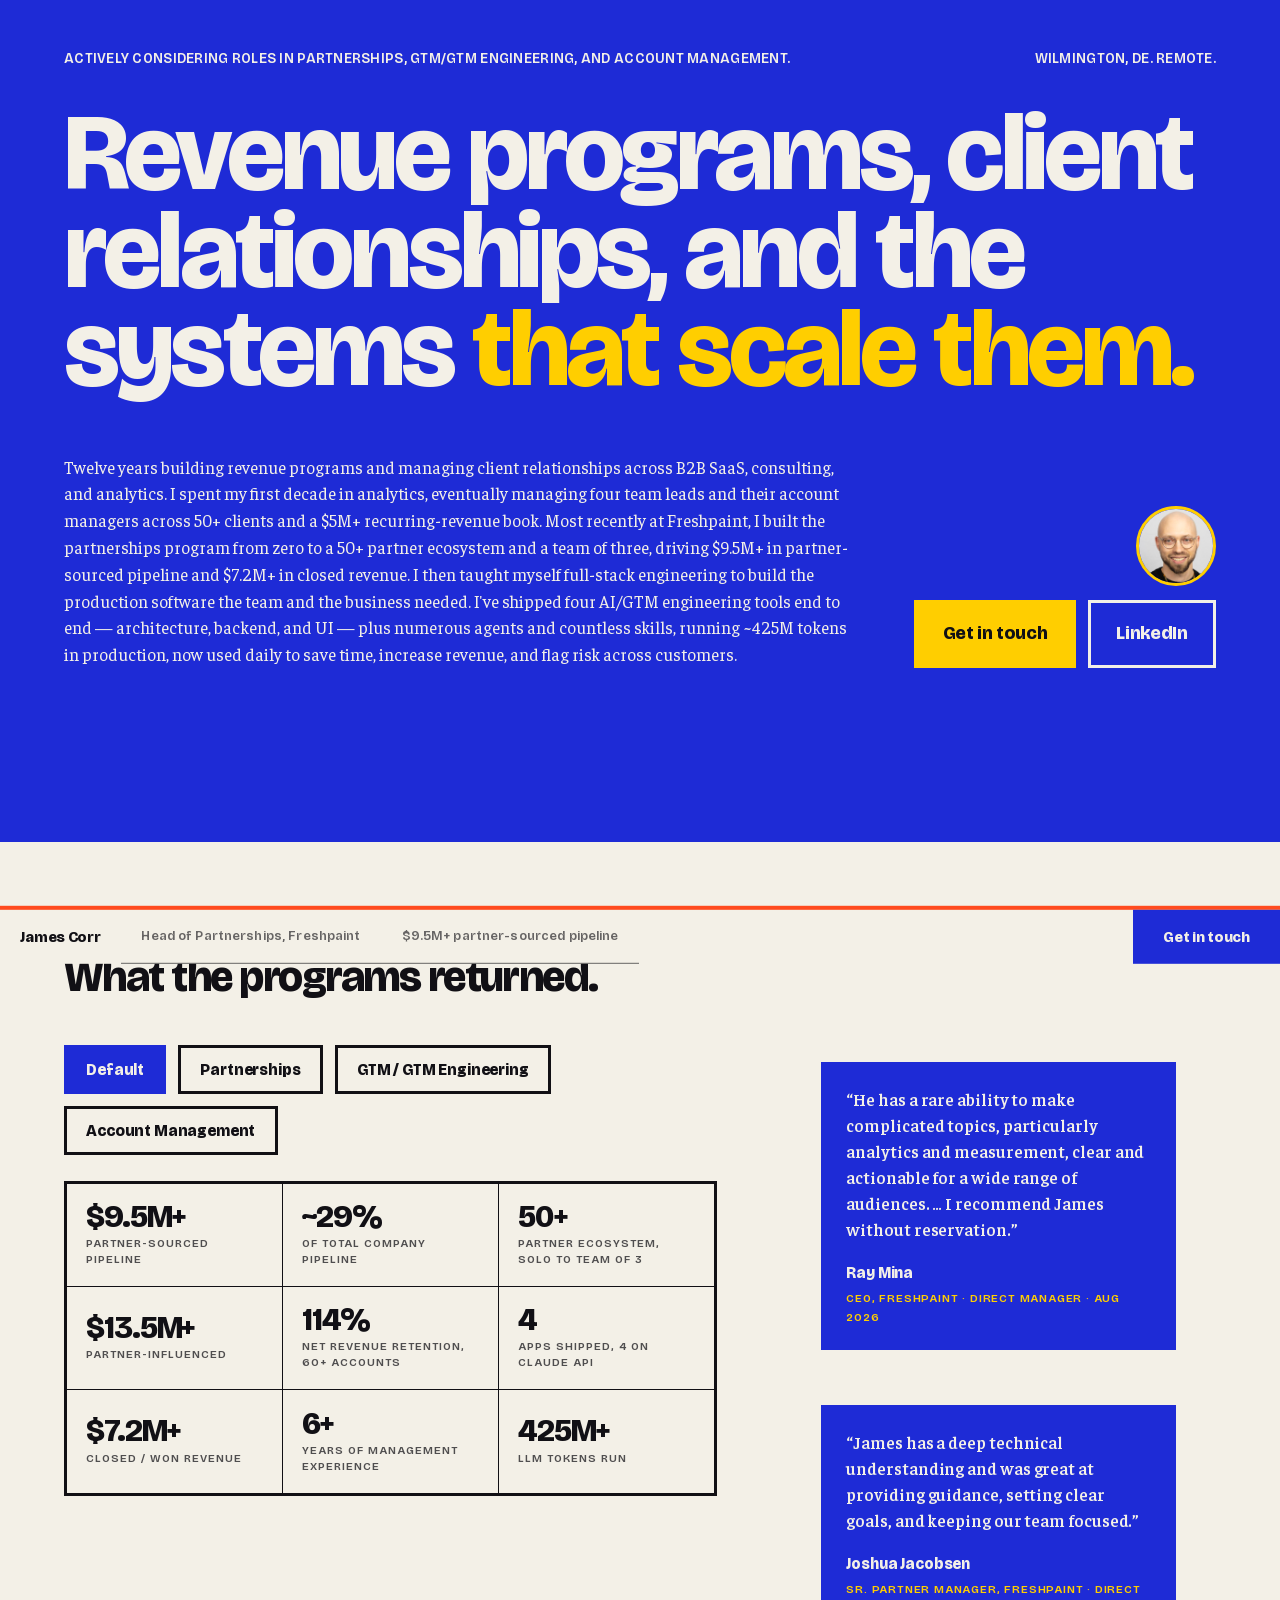
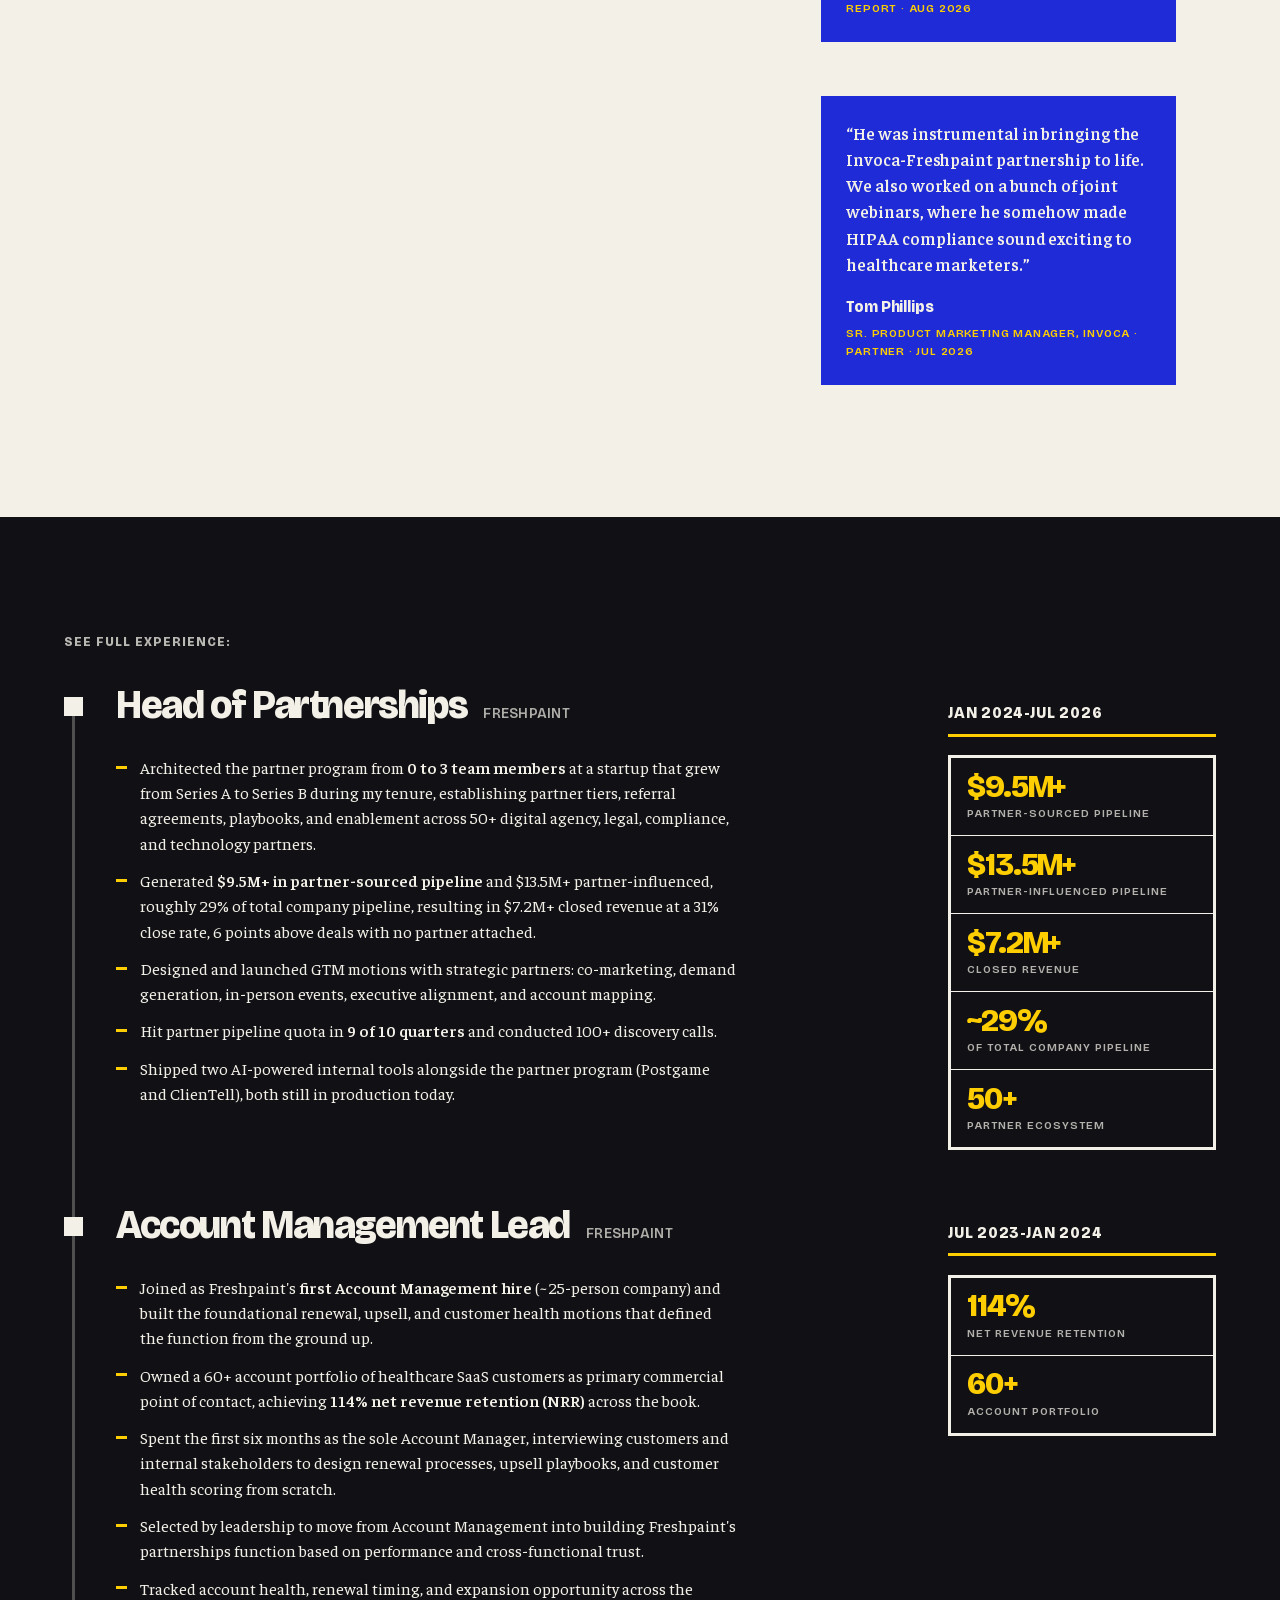
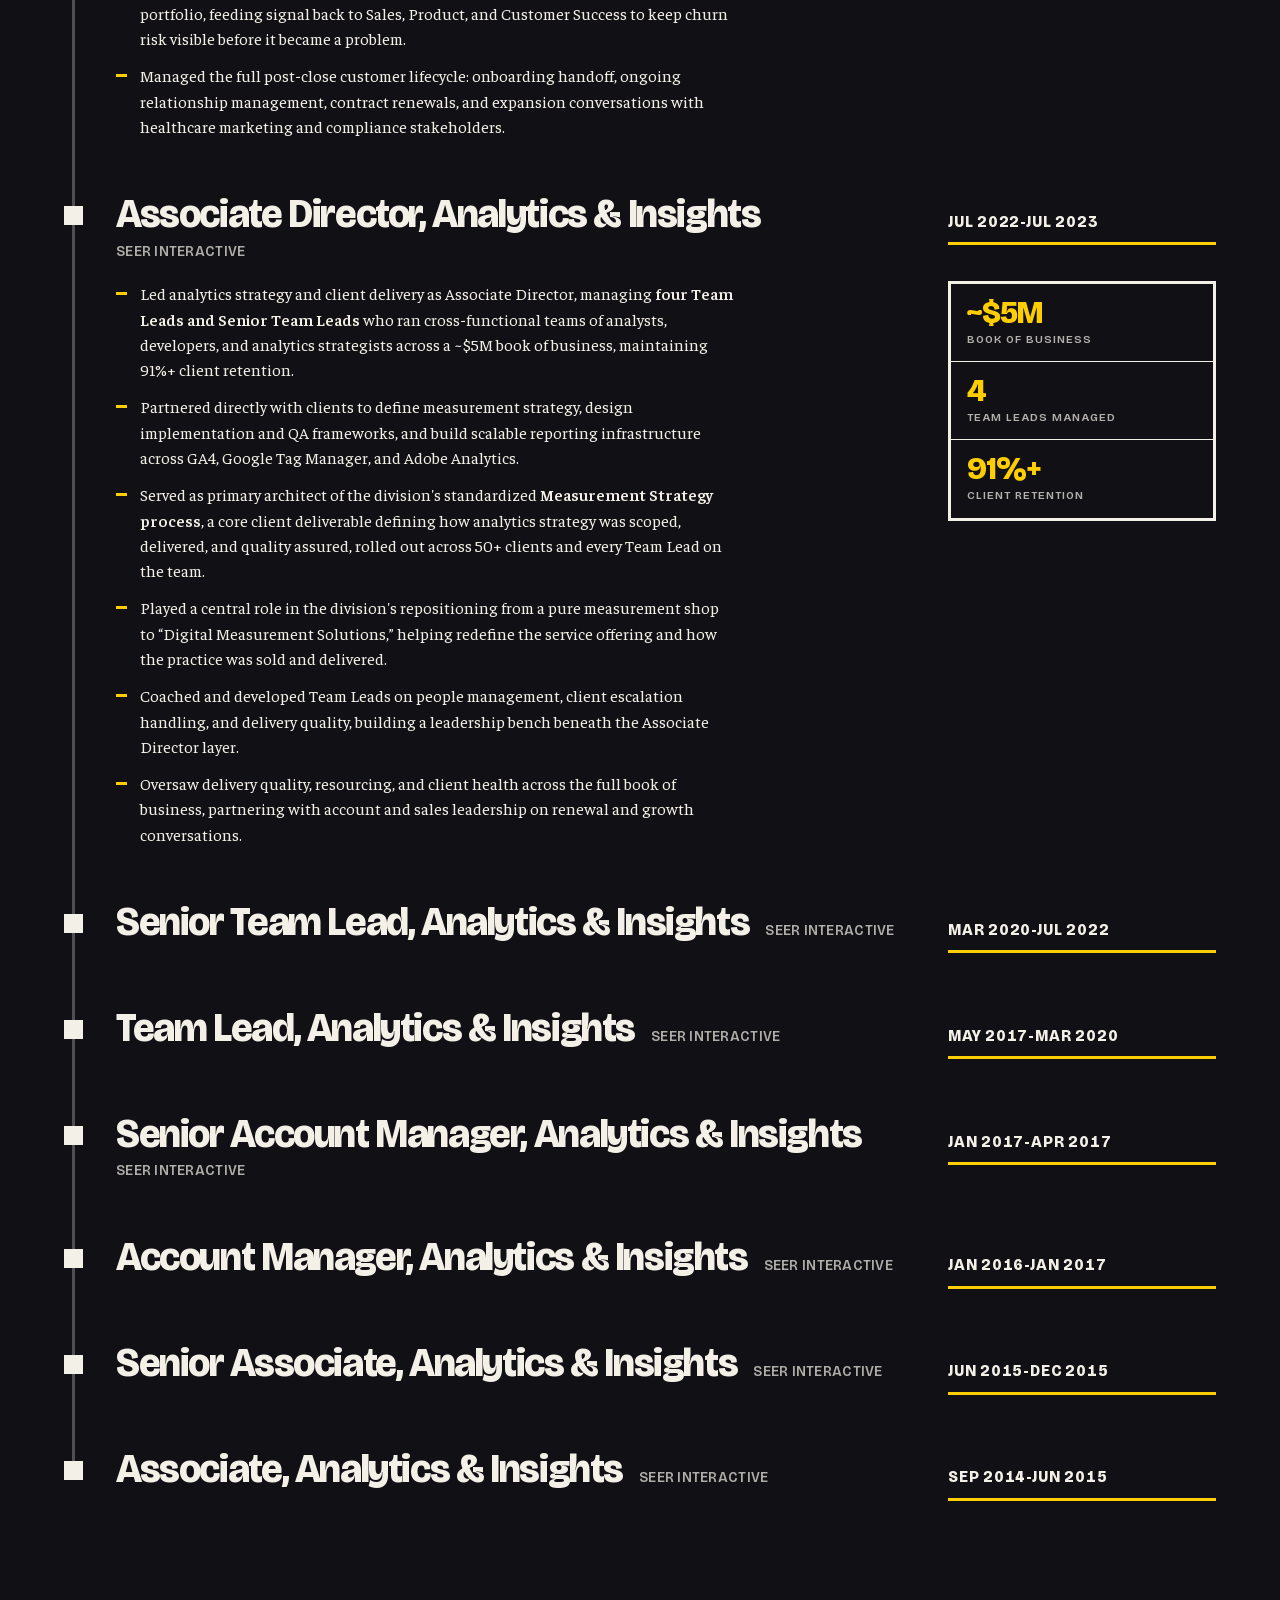
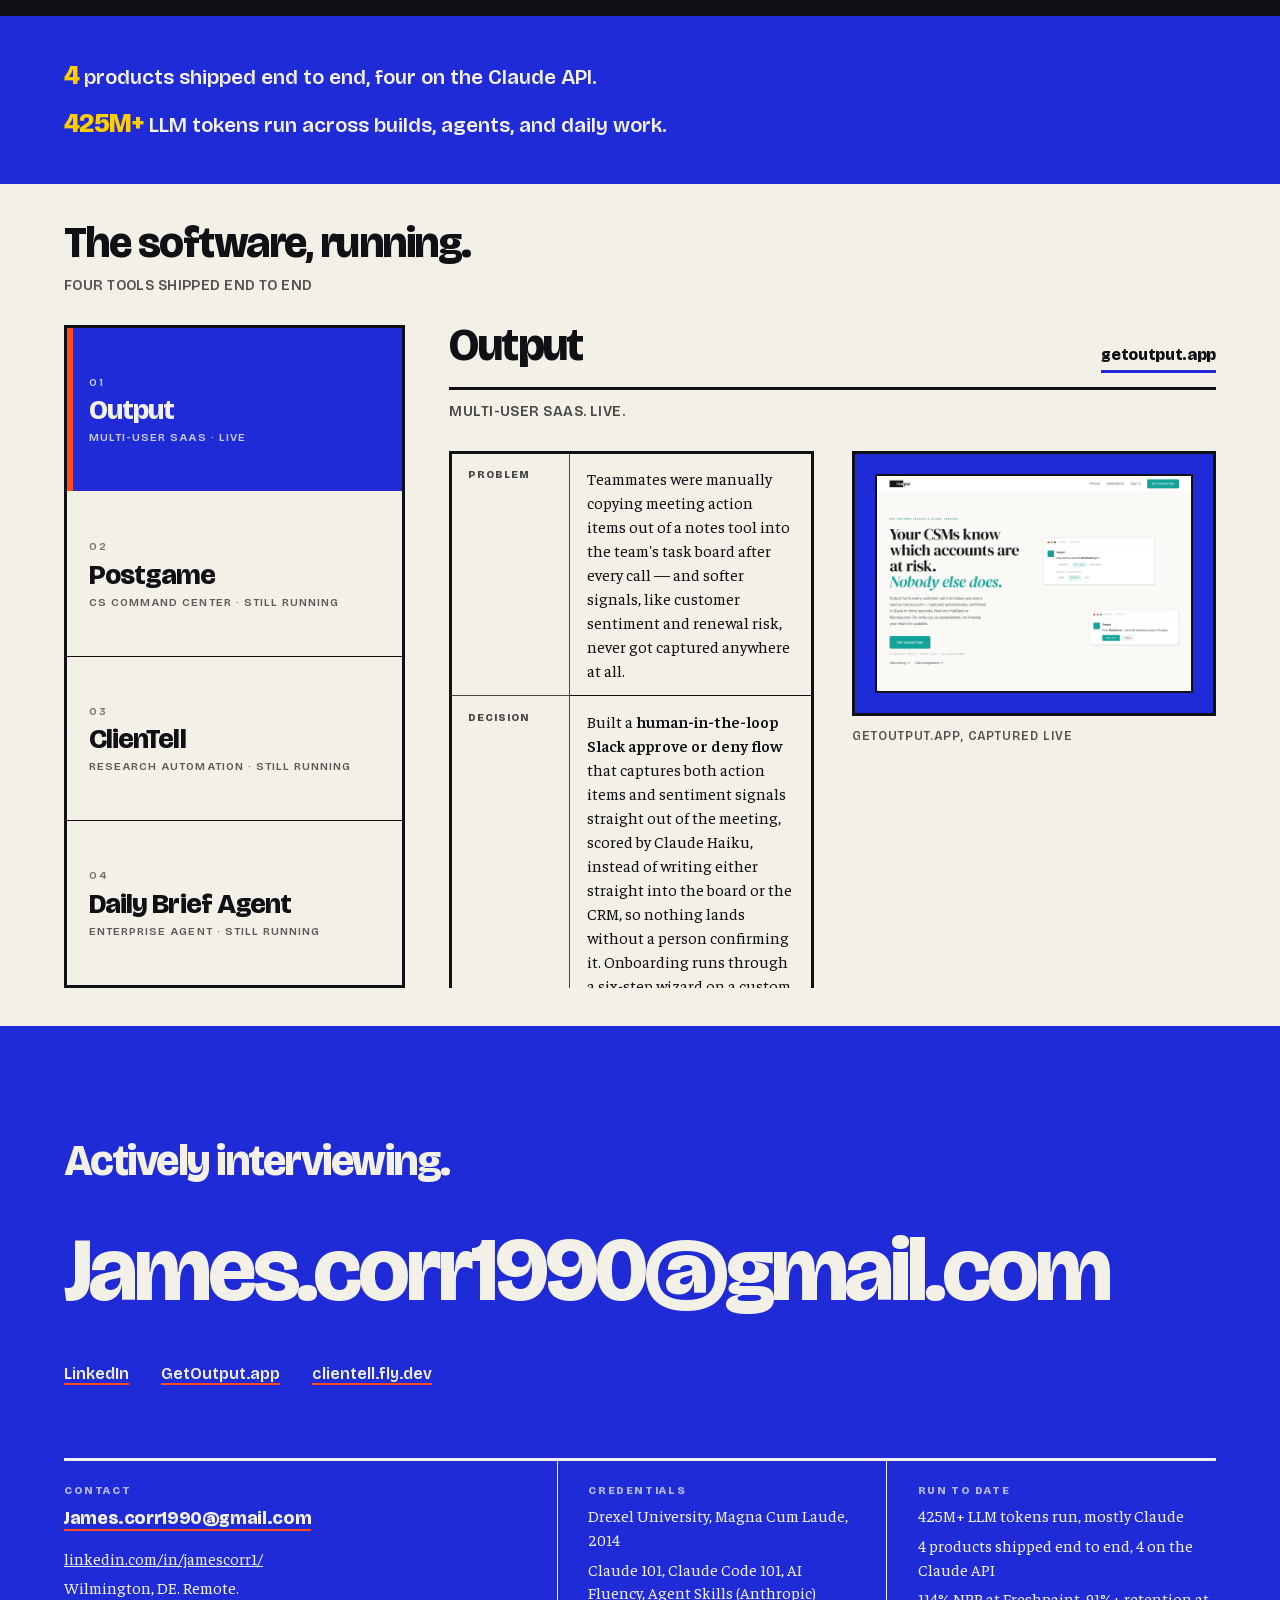
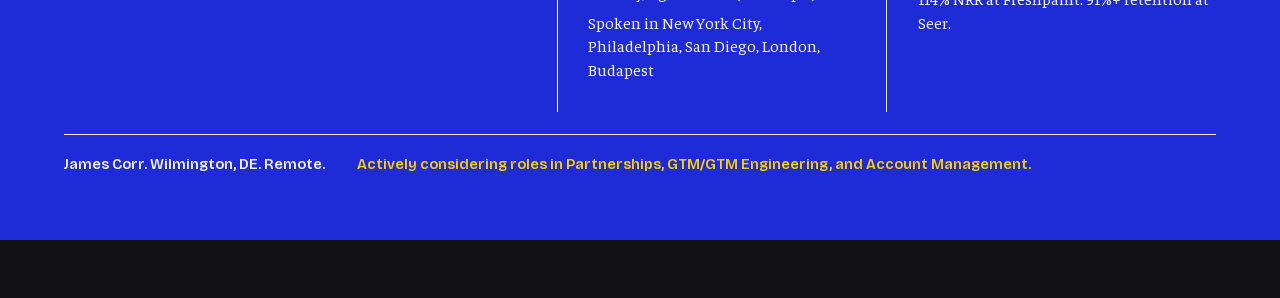
==== commit ed844831: "Rebuild projects section as a single-screen index + detail Replace the four full-height project pane" ====
--- a/index.html
+++ b/index.html
@@ -186,13 +186,60 @@
 .dim .l{display:block;margin-top:.3rem;font-family:Bricolage,sans-serif;font-weight:600;font-size:.7rem;
   letter-spacing:.09em;text-transform:uppercase;opacity:.72;line-height:1.4}
 
-/* ---------- systems ---------- */
-.wpanel{padding:clamp(3rem,7vw,6rem) var(--pad);overflow:hidden}
-.wpanel .in{max-width:var(--max);margin:0 auto}
-.wtop{display:grid;grid-template-columns:minmax(0,.78fr) minmax(0,1.5fr);gap:1.6rem clamp(2rem,4vw,4rem);
-  align-items:start}
-@media(max-width:900px){.wtop{grid-template-columns:1fr}}
-.wpanel h3{margin:0;font-size:clamp(2.4rem,6vw,5.2rem)}
+/* ---------- projects: split index + detail ---------- */
+.projects{padding:clamp(1.4rem,3vw,2.4rem) var(--pad);display:flex;flex-direction:column;overflow:hidden;
+  height:calc(100svh - var(--rail));min-height:520px}
+.projects > .in{flex:1;min-height:0;display:flex;flex-direction:column;width:100%}
+.projects h2{margin:0}
+.proj-sub{margin:.65rem 0 clamp(1.1rem,2.4vw,1.7rem);font-family:Bricolage,sans-serif;font-weight:600;
+  font-size:.9rem;letter-spacing:.03em;text-transform:uppercase;opacity:.7}
+.proj{flex:1;min-height:0;display:grid;grid-template-columns:minmax(0,4fr) minmax(0,9fr);
+  grid-template-rows:minmax(0,1fr);gap:clamp(1.4rem,3.5vw,3rem)}
+
+.proj-index{border:3px solid currentColor;display:flex;flex-direction:column;min-height:0;overflow:auto}
+.proj-index button{appearance:none;background:transparent;color:inherit;border:0;border-bottom:1px solid currentColor;
+  cursor:pointer;font:inherit;text-align:left;position:relative;
+  flex:1 1 0;display:flex;flex-direction:column;justify-content:center;gap:.4rem;
+  padding:clamp(.9rem,2vw,1.5rem) clamp(.95rem,1.9vw,1.4rem)}
+.proj-index button:last-child{border-bottom:0}
+.proj-index .pn{font-family:Bricolage,sans-serif;font-weight:600;font-size:.7rem;letter-spacing:.13em;opacity:.55}
+.proj-index .pnm{font-family:Bricolage,sans-serif;font-weight:800;letter-spacing:-.035em;line-height:.92;
+  font-size:clamp(1.35rem,2.2vw,2rem)}
+.proj-index .pt{font-family:Bricolage,sans-serif;font-weight:600;font-size:.7rem;letter-spacing:.09em;
+  text-transform:uppercase;opacity:.66;line-height:1.35}
+.proj-index button:hover .pnm{color:var(--acc)}
+.proj-index button[aria-selected="true"]{background:var(--acc);color:var(--chalk)}
+.proj-index button[aria-selected="true"] .pnm{color:var(--chalk)}
+.proj-index button[aria-selected="true"] .pn,.proj-index button[aria-selected="true"] .pt{opacity:.82}
+.proj-index button[aria-selected="true"]::before{content:"";position:absolute;left:0;top:0;bottom:0;width:6px;background:var(--flare)}
+
+.proj-detailwrap{min-width:0;min-height:0;display:flex}
+.proj-detail{flex:1;min-width:0;min-height:0;display:flex;flex-direction:column;
+  overflow-y:auto;overscroll-behavior:contain}
+.proj-detail[hidden]{display:none}
+.proj-detail .dhead{display:flex;flex-wrap:wrap;align-items:baseline;justify-content:space-between;
+  gap:.4rem 1.4rem;border-bottom:3px solid currentColor;padding-bottom:.85rem}
+.proj-detail .dhead h3{margin:0;font-size:clamp(1.9rem,3.6vw,3.2rem);line-height:.88}
+.proj-detail .wtag{margin:.65rem 0 0}
+.proj-detail .dhead .wlink{margin-top:0;white-space:nowrap}
+.dbody{margin-top:clamp(1.1rem,2.6vw,1.7rem);display:grid;align-content:start;align-items:start;
+  grid-template-columns:minmax(0,1fr) minmax(0,1fr);gap:clamp(1.4rem,3vw,2.6rem)}
+.dbody .spec{margin:0}
+.dbody .shot{margin:0;position:sticky;top:0}
+
+@media(max-width:1100px){
+  .projects{height:auto;min-height:0;overflow:visible}
+  .proj{grid-template-columns:minmax(0,4fr) minmax(0,8fr);grid-template-rows:auto}
+  .proj-detail{overflow-y:visible}
+  .dbody{grid-template-columns:1fr;gap:clamp(1.3rem,3vw,2rem)}
+  .dbody .shot{position:static;order:-1;align-self:start;max-width:min(100%,620px)}
+}
+@media(max-width:900px){
+  .proj{grid-template-columns:1fr;gap:1.5rem}
+  .proj-index{flex-direction:row;flex-wrap:wrap;border:0;gap:.6rem;overflow:visible}
+  .proj-index button{flex:1 1 42%;border:3px solid currentColor;justify-content:flex-start}
+  .proj-index button[aria-selected="true"]::before{width:100%;height:6px;bottom:auto}
+}
 .wtag{margin:.7rem 0 0;font-family:Bricolage,sans-serif;font-weight:600;font-size:.9rem;
   letter-spacing:.03em;text-transform:uppercase;opacity:.75}
 .wlink{display:inline-block;margin-top:1.1rem;font-family:Bricolage,sans-serif;font-weight:800;
@@ -650,95 +697,114 @@
     </div>
   </section>
 
-  <!-- SYSTEMS -->
-  <section class="wpanel p-chalk" aria-labelledby="w-output">
+  <!-- PROJECTS -->
+  <section class="panel p-chalk projects" aria-labelledby="h-work">
     <div class="in">
-      <div class="wtop">
-        <div>
-          <h3 id="w-output">Output</h3>
-          <p class="wtag">Multi-user SaaS. Live.</p>
-          <a class="wlink" href="https://getoutput.app" target="_blank" rel="noopener noreferrer">getoutput.app</a>
+      <h2 class="eyebrowless" id="h-work">The software, running.</h2>
+      <p class="proj-sub">Four tools shipped end to end</p>
+      <div class="proj">
+        <div class="proj-index" role="tablist" aria-orientation="vertical" aria-label="Projects">
+          <button type="button" role="tab" id="w-output" data-project="output" aria-controls="lp-output" aria-selected="true" tabindex="0">
+            <span class="pn">01</span><span class="pnm">Output</span><span class="pt">Multi-user SaaS &middot; Live</span>
+          </button>
+          <button type="button" role="tab" id="w-postgame" data-project="postgame" aria-controls="lp-postgame" aria-selected="false" tabindex="-1">
+            <span class="pn">02</span><span class="pnm">Postgame</span><span class="pt">CS command center &middot; Still running</span>
+          </button>
+          <button type="button" role="tab" id="w-clientell" data-project="clientell" aria-controls="lp-clientell" aria-selected="false" tabindex="-1">
+            <span class="pn">03</span><span class="pnm">ClienTell</span><span class="pt">Research automation &middot; Still running</span>
+          </button>
+          <button type="button" role="tab" id="w-brief" data-project="brief" aria-controls="lp-brief" aria-selected="false" tabindex="-1">
+            <span class="pn">04</span><span class="pnm">Daily Brief Agent</span><span class="pt">Enterprise agent &middot; Still running</span>
+          </button>
         </div>
-        <dl class="spec">
-          <dt>Problem</dt><dd>Teammates were manually copying meeting action items out of a notes tool into the team's task board after every call — and softer signals, like customer sentiment and renewal risk, never got captured anywhere at all.</dd>
-          <dt>Decision</dt><dd>Built a <b>human-in-the-loop Slack approve or deny flow</b> that captures both action items and sentiment signals straight out of the meeting, scored by Claude Haiku, instead of writing either straight into the board or the CRM, so nothing lands without a person confirming it. Onboarding runs through a six-step wizard on a custom design system.</dd>
-          <dt>Outcome</dt><dd>Live multi-user SaaS in daily use by teammates: confirmed action items write to the task board, confirmed sentiment writes to the CRM, handling OAuth across three services with encrypted credentials, crash-safe polling, and automatic retries end to end.</dd>
-          <dt class="stackdt last">Stack</dt><dd class="stackdd last">Node.js, TypeScript, Supabase, Claude Haiku, Fly.io</dd>
-        </dl>
+
+        <div class="proj-detailwrap">
+
+          <article class="proj-detail" role="tabpanel" id="lp-output" aria-labelledby="w-output" tabindex="0">
+            <div class="dhead">
+              <h3>Output</h3>
+              <a class="wlink" href="https://getoutput.app" target="_blank" rel="noopener noreferrer">getoutput.app</a>
+            </div>
+            <p class="wtag">Multi-user SaaS. Live.</p>
+            <div class="dbody">
+              <dl class="spec">
+                <dt>Problem</dt><dd>Teammates were manually copying meeting action items out of a notes tool into the team's task board after every call — and softer signals, like customer sentiment and renewal risk, never got captured anywhere at all.</dd>
+                <dt>Decision</dt><dd>Built a <b>human-in-the-loop Slack approve or deny flow</b> that captures both action items and sentiment signals straight out of the meeting, scored by Claude Haiku, instead of writing either straight into the board or the CRM, so nothing lands without a person confirming it. Onboarding runs through a six-step wizard on a custom design system.</dd>
+                <dt>Outcome</dt><dd>Live multi-user SaaS in daily use by teammates: confirmed action items write to the task board, confirmed sentiment writes to the CRM, handling OAuth across three services with encrypted credentials, crash-safe polling, and automatic retries end to end.</dd>
+                <dt class="stackdt last">Stack</dt><dd class="stackdd last">Node.js, TypeScript, Supabase, Claude Haiku, Fly.io</dd>
+              </dl>
+              <figure class="shot">
+                <div class="plate"><img src="assets/output.png" alt="The Output marketing site, showing the action-item dashboard and the Slack approve or skip flow." loading="lazy" width="1348" height="924"></div>
+                <figcaption>getoutput.app, captured live</figcaption>
+              </figure>
+            </div>
+          </article>
+
+          <article class="proj-detail" role="tabpanel" id="lp-postgame" aria-labelledby="w-postgame" tabindex="0" hidden>
+            <div class="dhead">
+              <h3>Postgame</h3>
+            </div>
+            <p class="wtag">CS command center. Built during my time at Freshpaint, still running.</p>
+            <div class="dbody">
+              <dl class="spec">
+                <dt>Problem</dt><dd>Renewal-risk signal was scattered — sentiment sitting in the CRM, call recordings and scores sitting in call intelligence tools like Gong — so leadership had to manually stitch together account health before every forecast.</dd>
+                <dt>Decision</dt><dd>Built an <b>aggregation and visualization layer</b> instead of another point tool: it pulls signal from wherever it already lives, Output's sentiment feed inside the CRM, call intelligence platforms like Gong, and feeds it to Claude Sonnet, which evaluates sentiment across the whole book and writes the daily narrative.</dd>
+                <dt>Outcome</dt><dd>A daily leadership briefing scoring renewal risk across every account inside its 90-day window, combined Gong-plus-human sentiment, and the specific accounts that need attention that week, built from signal that used to live in three different places.</dd>
+                <dt class="stackdt last">Stack</dt><dd class="stackdd last">Node.js, TypeScript, Postgres, Claude Sonnet, Fly.io</dd>
+              </dl>
+              <figure class="shot">
+                <div class="plate"><img src="assets/postgame_UI.png" alt="The Postgame daily briefing, showing ARR up for renewal, accounts flagged for leadership, and combined Gong-plus-human sentiment scoring across the book." loading="lazy" width="1416" height="926"></div>
+                <figcaption>Postgame daily briefing, internal tool</figcaption>
+              </figure>
+            </div>
+          </article>
+
+          <article class="proj-detail" role="tabpanel" id="lp-clientell" aria-labelledby="w-clientell" tabindex="0" hidden>
+            <div class="dhead">
+              <h3>ClienTell</h3>
+              <a class="wlink" href="https://clientell.fly.dev" target="_blank" rel="noopener noreferrer">clientell.fly.dev</a>
+            </div>
+            <p class="wtag">Research automation. Built during my time at Freshpaint, still running.</p>
+            <div class="dbody">
+              <dl class="spec">
+                <dt>Problem</dt><dd>Pre-call research meant manually digging through a company's website to figure out who they already work with.</dd>
+                <dt>Decision</dt><dd>Built a crawler with three depth settings (homepage, 20-page scan, 50-page scan) that reads client mentions with confidence scoring and industry inference, instead of a flat page-by-page manual search.</dd>
+                <dt>Outcome</dt><dd>Saved the team roughly <b>5 hours a month</b> previously spent on manual research and prospecting, with results exportable straight to CSV.</dd>
+                <dt class="stackdt last">Stack</dt><dd class="stackdd last">React, Express, Postgres, Playwright, Claude API</dd>
+              </dl>
+              <figure class="shot">
+                <div class="plate">
+                  <div class="shot-pair">
+                    <img src="assets/ClienTell_homepage.png" alt="The ClienTell homepage, showing the URL field, smart scan toggle, and max pages control." loading="lazy" width="956" height="930">
+                    <img src="assets/ClienTell_Report.png" alt="A ClienTell crawl report listing companies found with relationship, confidence, and vertical columns." loading="lazy" width="944" height="929">
+                  </div>
+                </div>
+                <figcaption>clientell.fly.dev, input and results, captured live</figcaption>
+              </figure>
+            </div>
+          </article>
+
+          <article class="proj-detail" role="tabpanel" id="lp-brief" aria-labelledby="w-brief" tabindex="0" hidden>
+            <div class="dhead">
+              <h3>Daily Brief Agent</h3>
+            </div>
+            <p class="wtag">Enterprise agent. Built during my time at Freshpaint, still running.</p>
+            <div class="dbody">
+              <dl class="spec">
+                <dt>Problem</dt><dd>Everyone started the day cold, with no context on the accounts and partners already sitting on the calendar.</dd>
+                <dt>Decision</dt><dd>Built on an enterprise agent platform rather than a one-off script, pulling from calendar, knowledge base, and CRM sources so the brief stays current as those systems change.</dd>
+                <dt>Outcome</dt><dd>A personalized morning brief landed for <b>every user on the team</b> before their first meeting, cutting manual pre-meeting prep.</dd>
+                <dt class="stackdt last">Stack</dt><dd class="stackdd last">Glean, Google Calendar, Slack, Notion, HubSpot, Gmail</dd>
+              </dl>
+              <figure class="shot">
+                <div class="plate"><img src="assets/daily-brief-agent.png" alt="Diagram of the Daily Brief Agent pulling from Google Calendar, Slack, Notion, HubSpot, Gmail, and the web, then synthesizing a single Slack message." loading="lazy" width="1536" height="1024"></div>
+                <figcaption>How the Daily Brief Agent works, source diagram</figcaption>
+              </figure>
+            </div>
+          </article>
+
+        </div>
       </div>
-      <figure class="shot bleed-r">
-        <div class="plate"><img src="assets/output.png" alt="The Output marketing site, showing the action-item dashboard and the Slack approve or skip flow." loading="lazy" width="1348" height="924"></div>
-        <figcaption>getoutput.app, captured live</figcaption>
-      </figure>
-    </div>
-  </section>
-
-  <section class="wpanel p-ink" aria-labelledby="w-postgame">
-    <div class="in">
-      <div class="wtop">
-        <div>
-          <h3 id="w-postgame">Postgame</h3>
-          <p class="wtag">CS command center. Built during my time at Freshpaint, still running.</p>
-        </div>
-        <dl class="spec">
-          <dt>Problem</dt><dd>Renewal-risk signal was scattered — sentiment sitting in the CRM, call recordings and scores sitting in call intelligence tools like Gong — so leadership had to manually stitch together account health before every forecast.</dd>
-          <dt>Decision</dt><dd>Built an <b>aggregation and visualization layer</b> instead of another point tool: it pulls signal from wherever it already lives, Output's sentiment feed inside the CRM, call intelligence platforms like Gong, and feeds it to Claude Sonnet, which evaluates sentiment across the whole book and writes the daily narrative.</dd>
-          <dt>Outcome</dt><dd>A daily leadership briefing scoring renewal risk across every account inside its 90-day window, combined Gong-plus-human sentiment, and the specific accounts that need attention that week, built from signal that used to live in three different places.</dd>
-          <dt class="stackdt last">Stack</dt><dd class="stackdd last">Node.js, TypeScript, Postgres, Claude Sonnet, Fly.io</dd>
-        </dl>
-      </div>
-      <figure class="shot bleed-l">
-        <div class="plate"><img src="assets/postgame_UI.png" alt="The Postgame daily briefing, showing ARR up for renewal, accounts flagged for leadership, and combined Gong-plus-human sentiment scoring across the book." loading="lazy" width="1416" height="926"></div>
-        <figcaption>Postgame daily briefing, internal tool</figcaption>
-      </figure>
-    </div>
-  </section>
-
-  <section class="wpanel p-yellow" aria-labelledby="w-clientell">
-    <div class="in">
-      <div class="wtop">
-        <div>
-          <h3 id="w-clientell">ClienTell</h3>
-          <p class="wtag">Research automation. Built during my time at Freshpaint, still running.</p>
-          <a class="wlink" href="https://clientell.fly.dev" target="_blank" rel="noopener noreferrer">clientell.fly.dev</a>
-        </div>
-        <dl class="spec">
-          <dt>Problem</dt><dd>Pre-call research meant manually digging through a company's website to figure out who they already work with.</dd>
-          <dt>Decision</dt><dd>Built a crawler with three depth settings (homepage, 20-page scan, 50-page scan) that reads client mentions with confidence scoring and industry inference, instead of a flat page-by-page manual search.</dd>
-          <dt>Outcome</dt><dd>Saved the team roughly <b>5 hours a month</b> previously spent on manual research and prospecting, with results exportable straight to CSV.</dd>
-          <dt class="stackdt last">Stack</dt><dd class="stackdd last">React, Express, Postgres, Playwright, Claude API</dd>
-        </dl>
-      </div>
-      <figure class="shot bleed-r">
-        <div class="plate">
-          <div class="shot-pair">
-            <img src="assets/ClienTell_homepage.png" alt="The ClienTell homepage, showing the URL field, smart scan toggle, and max pages control." loading="lazy" width="956" height="930">
-            <img src="assets/ClienTell_Report.png" alt="A ClienTell crawl report listing companies found with relationship, confidence, and vertical columns." loading="lazy" width="944" height="929">
-          </div>
-        </div>
-        <figcaption>clientell.fly.dev, input and results, captured live</figcaption>
-      </figure>
-    </div>
-  </section>
-
-  <section class="wpanel p-chalk" aria-labelledby="w-brief">
-    <div class="in">
-      <div class="wtop">
-        <div>
-          <h3 id="w-brief">Daily Brief Agent</h3>
-          <p class="wtag">Enterprise agent. Built during my time at Freshpaint, still running.</p>
-        </div>
-        <dl class="spec">
-          <dt>Problem</dt><dd>Everyone started the day cold, with no context on the accounts and partners already sitting on the calendar.</dd>
-          <dt>Decision</dt><dd>Built on an enterprise agent platform rather than a one-off script, pulling from calendar, knowledge base, and CRM sources so the brief stays current as those systems change.</dd>
-          <dt>Outcome</dt><dd>A personalized morning brief landed for <b>every user on the team</b> before their first meeting, cutting manual pre-meeting prep.</dd>
-          <dt class="stackdt last">Stack</dt><dd class="stackdd last">Glean, Google Calendar, Slack, Notion, HubSpot, Gmail</dd>
-        </dl>
-      </div>
-      <figure class="shot bleed-l">
-        <div class="plate"><img src="assets/daily-brief-agent.png" alt="Diagram of the Daily Brief Agent pulling from Google Calendar, Slack, Notion, HubSpot, Gmail, and the web, then synthesizing a single Slack message." loading="lazy" width="1536" height="1024"></div>
-        <figcaption>How the Daily Brief Agent works, source diagram</figcaption>
-      </figure>
     </div>
   </section>
 
@@ -871,6 +937,63 @@
   var initial = new URLSearchParams(location.search).get('lens');
   if (initial && panels[initial]) show(initial);
 })();
+
+(function(){
+  var list = document.querySelector('.proj-index');
+  if (!list) return;
+  var tabs = Array.prototype.slice.call(list.querySelectorAll('[role="tab"]'));
+  if (!tabs.length) return;
+  var panels = {};
+  tabs.forEach(function(t){ panels[t.dataset.project] = document.getElementById(t.getAttribute('aria-controls')); });
+
+  function show(slug, focus){
+    if (!panels[slug]) return;
+    tabs.forEach(function(t){
+      var on = t.dataset.project === slug;
+      t.setAttribute('aria-selected', on ? 'true' : 'false');
+      t.tabIndex = on ? 0 : -1;
+      var p = panels[t.dataset.project];
+      if (p) p.hidden = !on;
+      if (on && focus) t.focus();
+    });
+  }
+  function setUrl(slug){
+    try{
+      var url = new URL(location.href);
+      if (slug && slug !== 'output') url.searchParams.set('project', slug); else url.searchParams.delete('project');
+      history.replaceState(null, '', url);
+    }catch(e){}
+  }
+
+  tabs.forEach(function(tab){
+    tab.addEventListener('click', function(){ show(tab.dataset.project, false); setUrl(tab.dataset.project); });
+  });
+
+  list.addEventListener('keydown', function(e){
+    var i = tabs.map(function(t){ return t.getAttribute('aria-selected'); }).indexOf('true');
+    var n;
+    if (e.key === 'ArrowDown' || e.key === 'ArrowRight') n = (i + 1) % tabs.length;
+    else if (e.key === 'ArrowUp' || e.key === 'ArrowLeft') n = (i - 1 + tabs.length) % tabs.length;
+    else if (e.key === 'Home') n = 0;
+    else if (e.key === 'End') n = tabs.length - 1;
+    else return;
+    e.preventDefault();
+    show(tabs[n].dataset.project, true);
+    setUrl(tabs[n].dataset.project);
+  });
+
+  // in-page links like #w-output (from the discipline-lens panels) select the project
+  var HASH = { 'w-output':'output', 'w-postgame':'postgame', 'w-clientell':'clientell', 'w-brief':'brief' };
+  function fromHash(){
+    var slug = HASH[location.hash.replace('#','')];
+    if (slug) show(slug, false);
+  }
+  window.addEventListener('hashchange', fromHash);
+
+  var initial = new URLSearchParams(location.search).get('project');
+  if (initial && panels[initial]) show(initial, false);
+  else fromHash();
+})();
 </script>
 </body>
 </html>
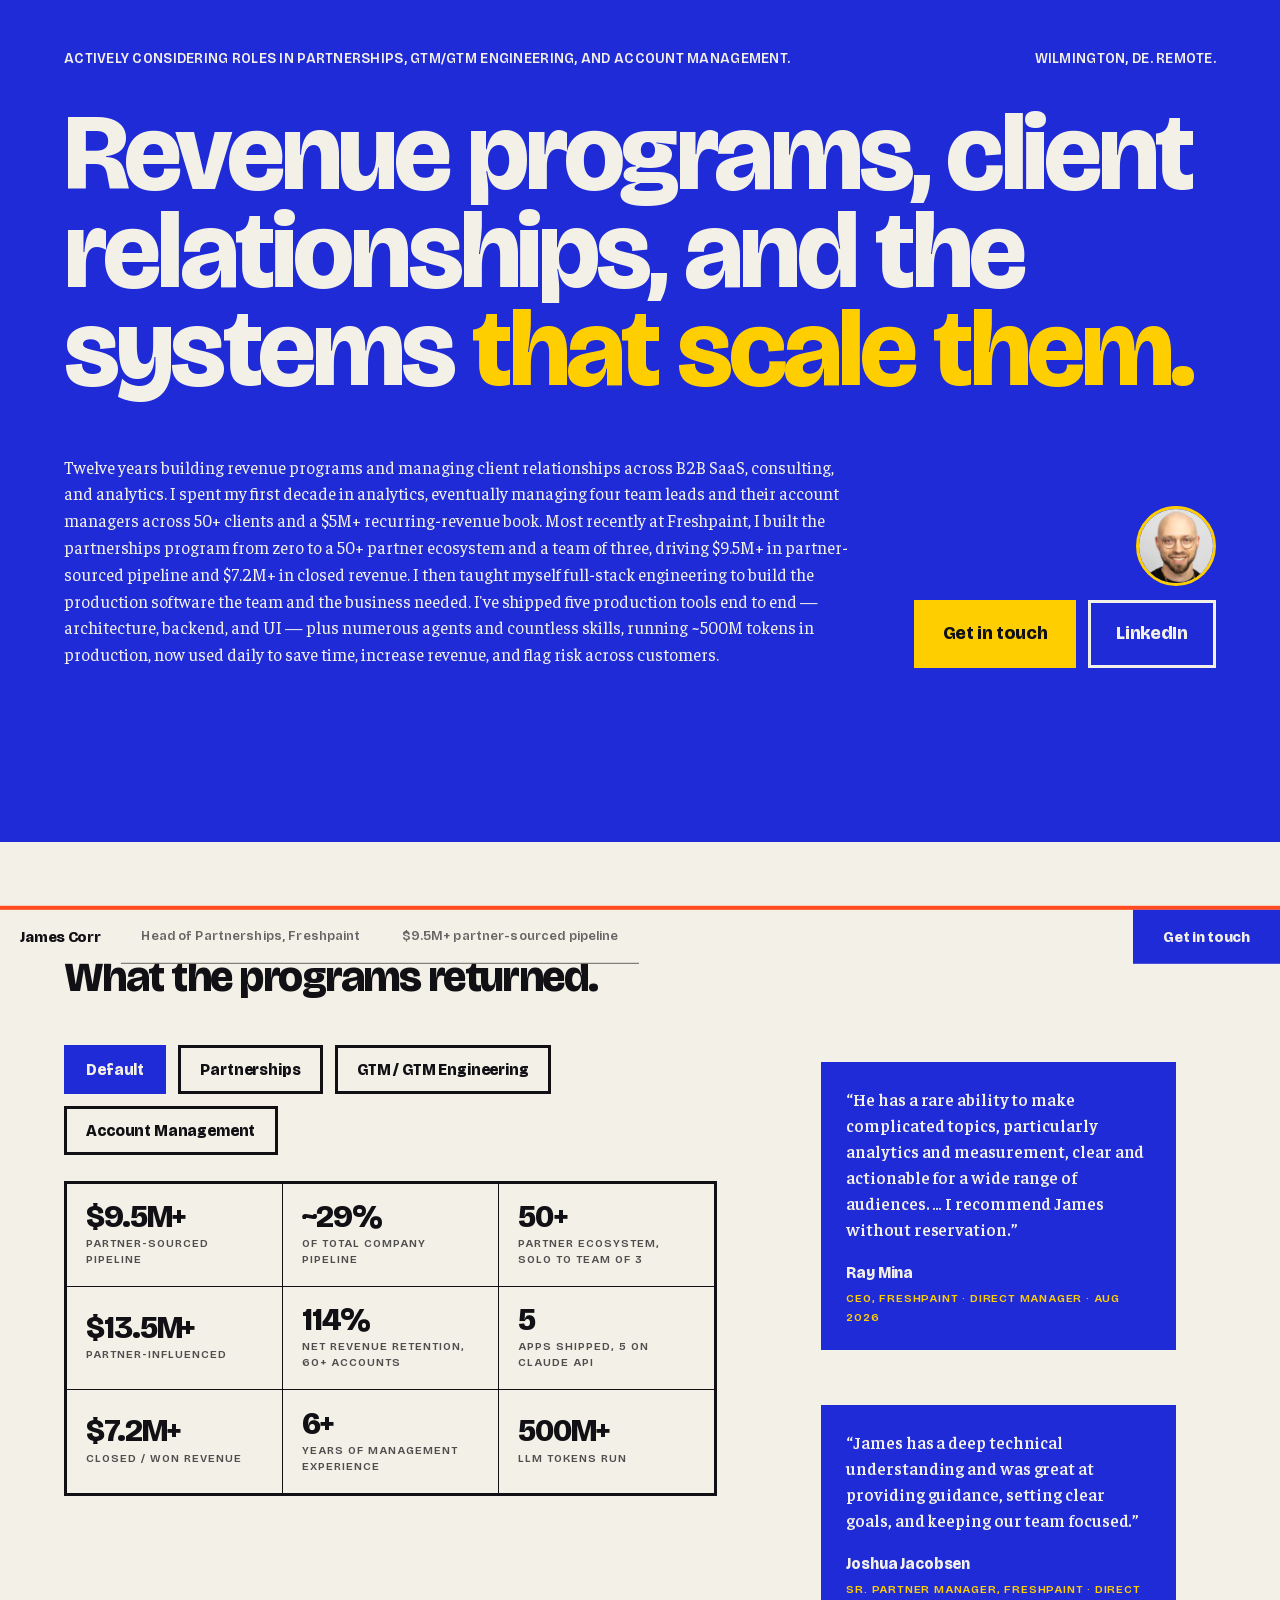
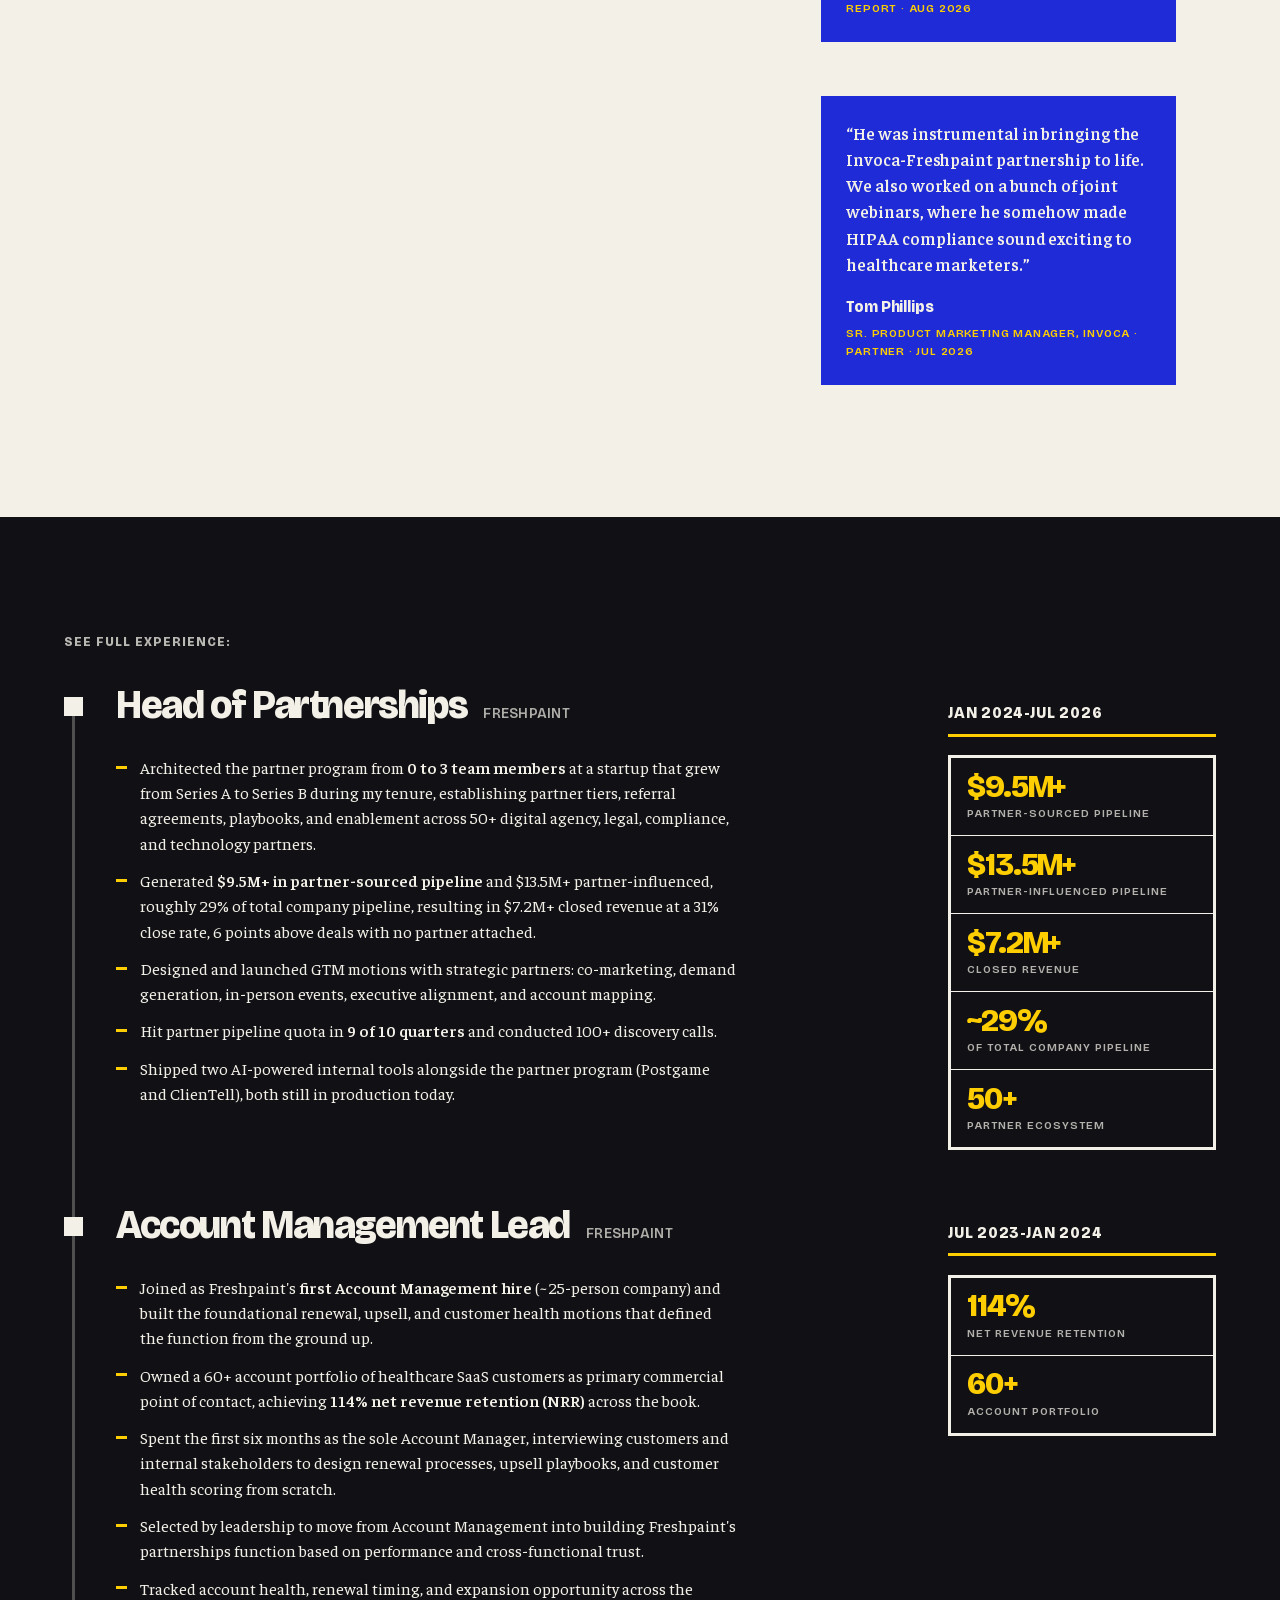
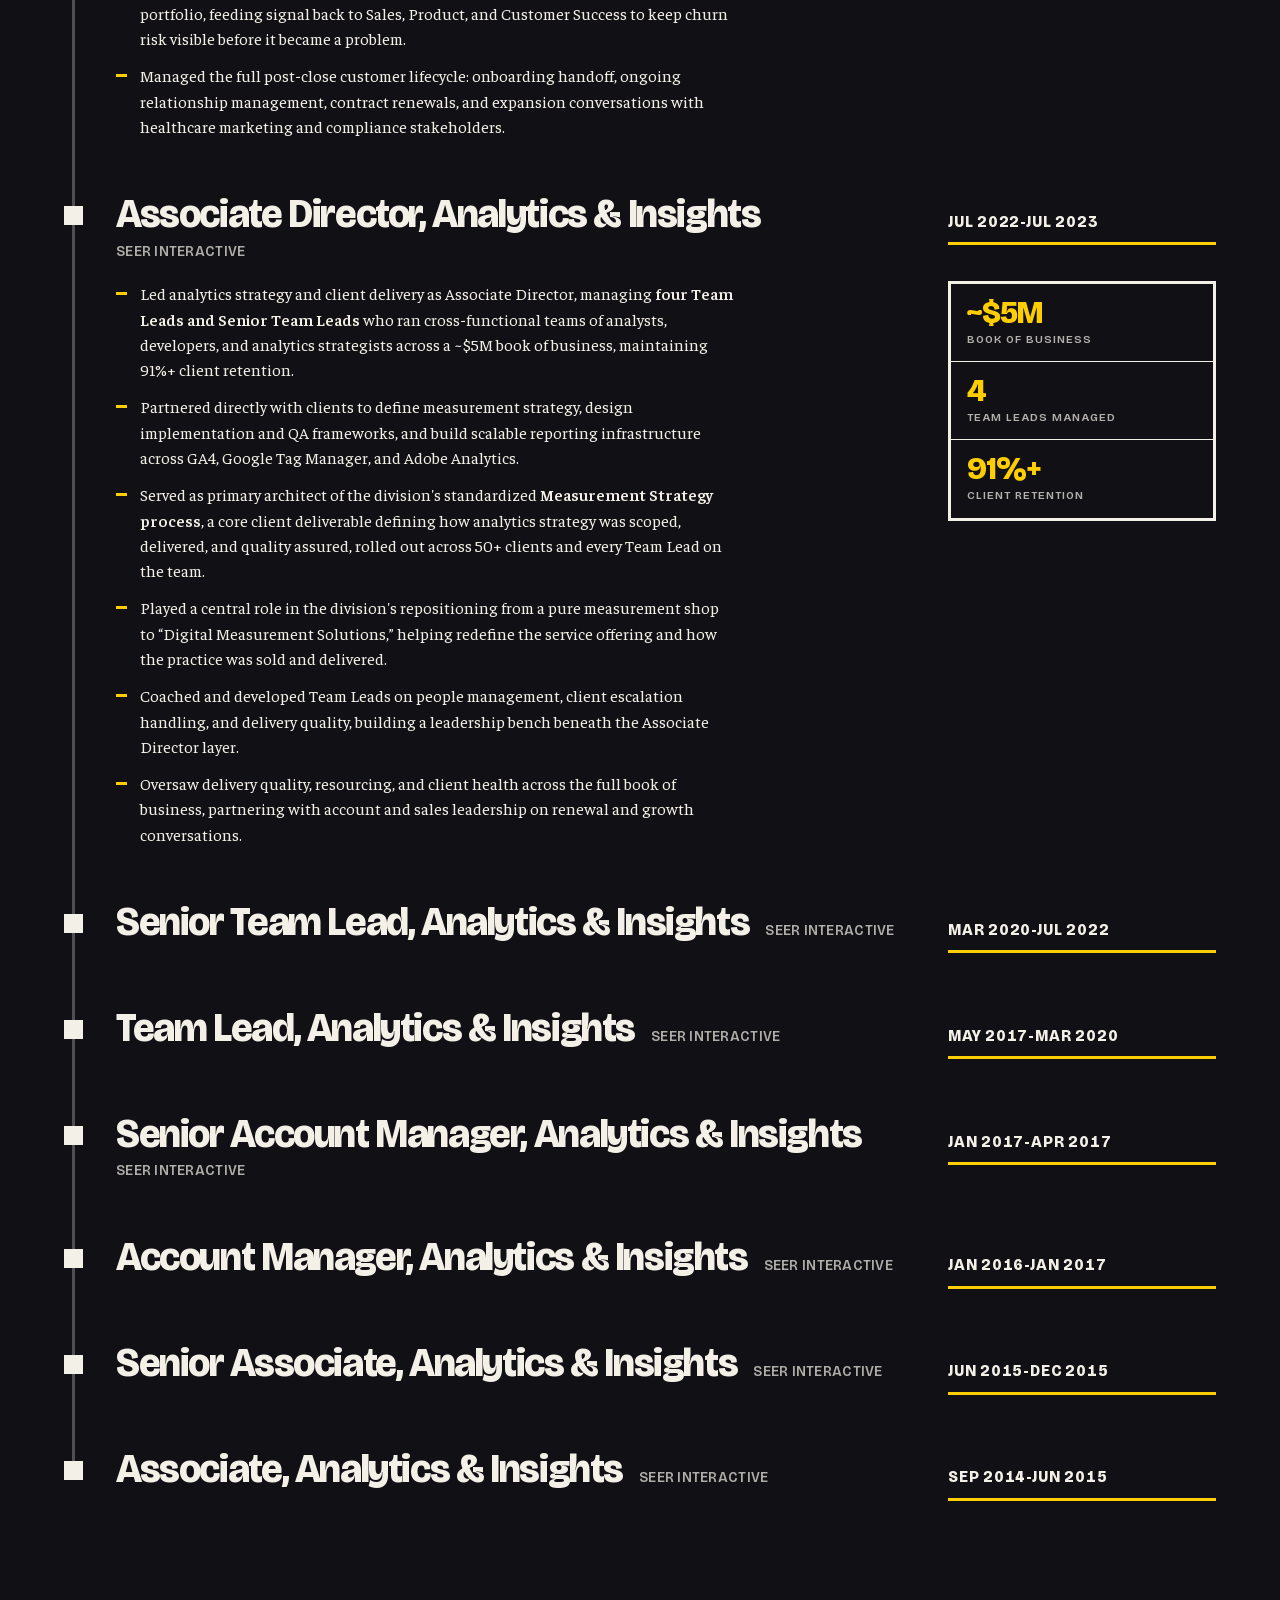
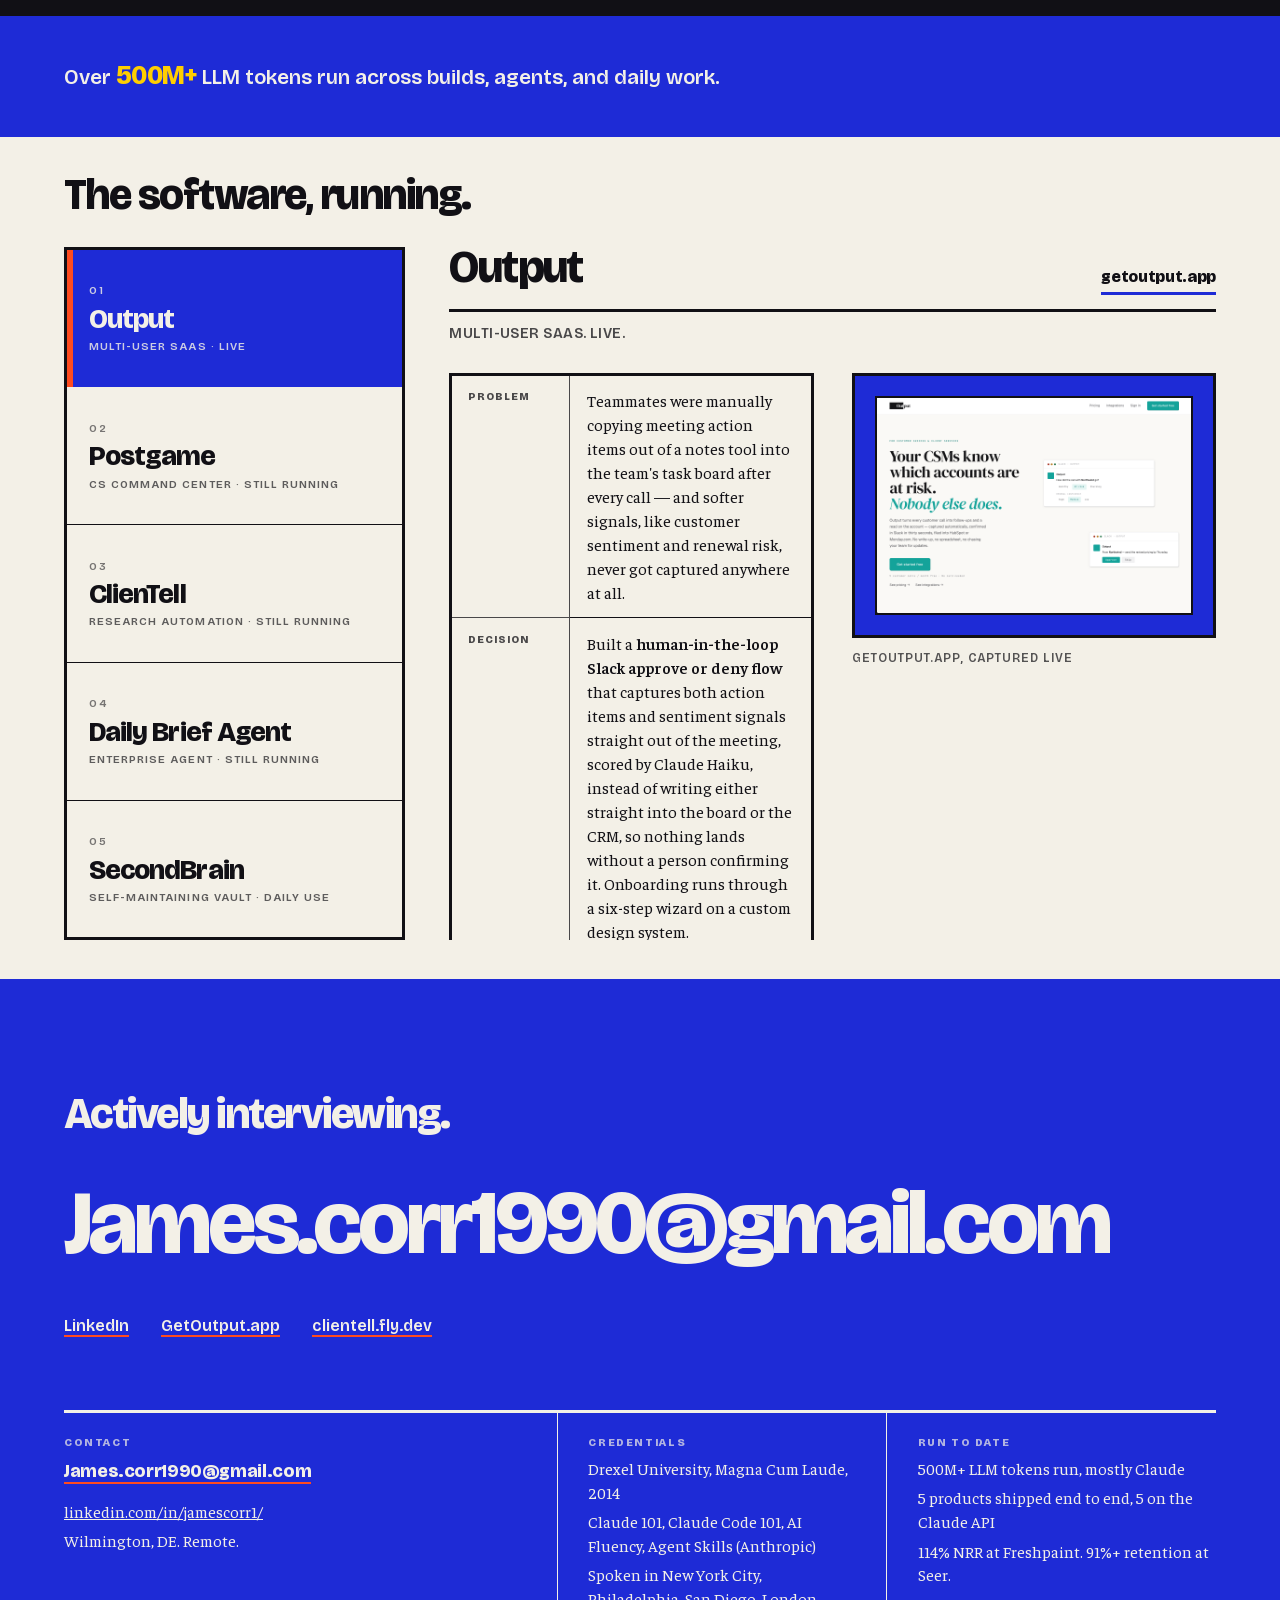
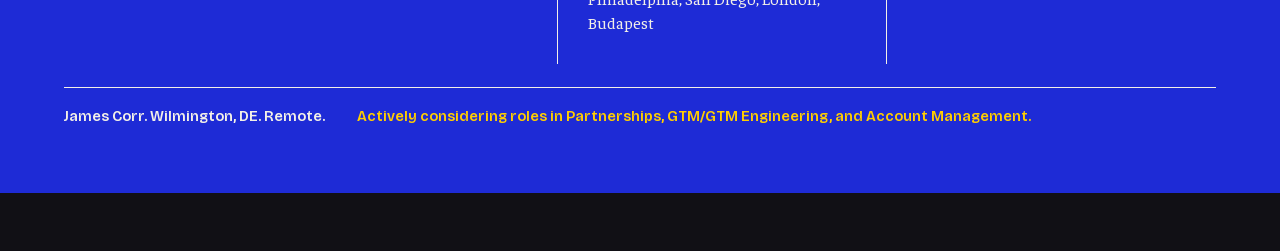
==== commit a05b446d: "Add SecondBrain as a fifth project; bump product and token counts - New project in the index: Second" ====
--- a/index.html
+++ b/index.html
@@ -190,9 +190,7 @@
 .projects{padding:clamp(1.4rem,3vw,2.4rem) var(--pad);display:flex;flex-direction:column;overflow:hidden;
   height:calc(100svh - var(--rail));min-height:520px}
 .projects > .in{flex:1;min-height:0;display:flex;flex-direction:column;width:100%}
-.projects h2{margin:0}
-.proj-sub{margin:.65rem 0 clamp(1.1rem,2.4vw,1.7rem);font-family:Bricolage,sans-serif;font-weight:600;
-  font-size:.9rem;letter-spacing:.03em;text-transform:uppercase;opacity:.7}
+.projects h2{margin:0 0 clamp(1.1rem,2.6vw,1.9rem)}
 .proj{flex:1;min-height:0;display:grid;grid-template-columns:minmax(0,4fr) minmax(0,9fr);
   grid-template-rows:minmax(0,1fr);gap:clamp(1.4rem,3.5vw,3rem)}
 
@@ -226,6 +224,13 @@
   grid-template-columns:minmax(0,1fr) minmax(0,1fr);gap:clamp(1.4rem,3vw,2.6rem)}
 .dbody .spec{margin:0}
 .dbody .shot{margin:0;position:sticky;top:0}
+.shot .sbd{display:block;width:100%;height:auto;background:var(--ink);border:2px solid var(--ink)}
+.shot .sbd text{font-family:Bricolage,system-ui,sans-serif}
+.shot .sbd .h{fill:var(--chalk);font-weight:800;font-size:19px;letter-spacing:-.4px}
+.shot .sbd .sub{fill:var(--chalk);font-family:Faustina,Georgia,serif;font-size:13px;opacity:.82}
+.shot .sbd .barh{fill:var(--ink);font-weight:800;font-size:16.5px;letter-spacing:-.3px}
+.shot .sbd .bars{fill:var(--ink);font-weight:600;font-size:10.5px;letter-spacing:.7px}
+.shot .sbd .out{fill:var(--chalk);font-weight:800;font-size:12.5px;letter-spacing:1.6px}
 
 @media(max-width:1100px){
   .projects{height:auto;min-height:0;overflow:visible}
@@ -443,7 +448,7 @@
       </div>
       <h1>Revenue programs, client relationships, and the systems <em>that scale them.</em></h1>
       <div class="bottom">
-        <p>Twelve years building revenue programs and managing client relationships across B2B SaaS, consulting, and analytics. I spent my first decade in analytics, eventually managing four team leads and their account managers across 50+ clients and a $5M+ recurring-revenue book. Most recently at Freshpaint, I built the partnerships program from zero to a 50+ partner ecosystem and a team of three, driving $9.5M+ in partner-sourced pipeline and $7.2M+ in closed revenue. I then taught myself full-stack engineering to build the production software the team and the business needed. I've shipped four AI/GTM engineering tools end to end &mdash; architecture, backend, and UI &mdash; plus numerous agents and countless skills, running ~425M tokens in production, now used daily to save time, increase revenue, and flag risk across customers.</p>
+        <p>Twelve years building revenue programs and managing client relationships across B2B SaaS, consulting, and analytics. I spent my first decade in analytics, eventually managing four team leads and their account managers across 50+ clients and a $5M+ recurring-revenue book. Most recently at Freshpaint, I built the partnerships program from zero to a 50+ partner ecosystem and a team of three, driving $9.5M+ in partner-sourced pipeline and $7.2M+ in closed revenue. I then taught myself full-stack engineering to build the production software the team and the business needed. I've shipped five production tools end to end &mdash; architecture, backend, and UI &mdash; plus numerous agents and countless skills, running ~500M tokens in production, now used daily to save time, increase revenue, and flag risk across customers.</p>
         <div class="contact">
           <img class="avatar" src="assets/james-avatar.jpg" alt="Portrait of James Corr" width="80" height="80" loading="eager">
           <div class="acts">
@@ -476,9 +481,9 @@
               <div class="dim"><span class="v">~29%</span><span class="l">of total company pipeline</span></div>
               <div class="dim"><span class="v">50+</span><span class="l">Partner ecosystem, solo to team of 3</span></div>
               <div class="dim"><span class="v">114%</span><span class="l">Net revenue retention, 60+ accounts</span></div>
-              <div class="dim"><span class="v">4</span><span class="l">Apps shipped, 4 on Claude API</span></div>
+              <div class="dim"><span class="v">5</span><span class="l">Apps shipped, 5 on Claude API</span></div>
               <div class="dim"><span class="v">6+</span><span class="l">Years of management experience</span></div>
-              <div class="dim"><span class="v">425M+</span><span class="l">LLM tokens run</span></div>
+              <div class="dim"><span class="v">500M+</span><span class="l">LLM tokens run</span></div>
             </div>
           </div>
 
@@ -501,8 +506,8 @@
           <div class="lenspanel" id="lens-gtm" role="region" aria-labelledby="lensbtn-gtm" hidden>
             <div class="lp-in">
               <div class="lp-metrics">
-                <div class="dim"><span class="v">4</span><span class="l">Products shipped, 4 on Claude API</span></div>
-                <div class="dim"><span class="v">425M+</span><span class="l">LLM tokens run</span></div>
+                <div class="dim"><span class="v">5</span><span class="l">Products shipped, 5 on Claude API</span></div>
+                <div class="dim"><span class="v">500M+</span><span class="l">LLM tokens run</span></div>
                 <div class="dim"><span class="v">~29%</span><span class="l">of pipeline sourced via partners</span></div>
                 <div class="dim"><span class="v">$7.2M+</span><span class="l">Closed revenue influenced</span></div>
               </div>
@@ -691,8 +696,7 @@
   <section class="panel p-ultra stmt-band">
     <div class="in">
       <p class="stmt-head">
-        <span><b>4</b> products shipped end to end, four on the Claude API.</span>
-        <span><b>425M+</b> LLM tokens run across builds, agents, and daily work.</span>
+        <span>Over <b>500M+</b> LLM tokens run across builds, agents, and daily work.</span>
       </p>
     </div>
   </section>
@@ -701,7 +705,6 @@
   <section class="panel p-chalk projects" aria-labelledby="h-work">
     <div class="in">
       <h2 class="eyebrowless" id="h-work">The software, running.</h2>
-      <p class="proj-sub">Four tools shipped end to end</p>
       <div class="proj">
         <div class="proj-index" role="tablist" aria-orientation="vertical" aria-label="Projects">
           <button type="button" role="tab" id="w-output" data-project="output" aria-controls="lp-output" aria-selected="true" tabindex="0">
@@ -715,6 +718,9 @@
           </button>
           <button type="button" role="tab" id="w-brief" data-project="brief" aria-controls="lp-brief" aria-selected="false" tabindex="-1">
             <span class="pn">04</span><span class="pnm">Daily Brief Agent</span><span class="pt">Enterprise agent &middot; Still running</span>
+          </button>
+          <button type="button" role="tab" id="w-secondbrain" data-project="secondbrain" aria-controls="lp-secondbrain" aria-selected="false" tabindex="-1">
+            <span class="pn">05</span><span class="pnm">SecondBrain</span><span class="pt">Self-maintaining vault &middot; Daily use</span>
           </button>
         </div>
 
@@ -799,6 +805,69 @@
               <figure class="shot">
                 <div class="plate"><img src="assets/daily-brief-agent.png" alt="Diagram of the Daily Brief Agent pulling from Google Calendar, Slack, Notion, HubSpot, Gmail, and the web, then synthesizing a single Slack message." loading="lazy" width="1536" height="1024"></div>
                 <figcaption>How the Daily Brief Agent works, source diagram</figcaption>
+              </figure>
+            </div>
+          </article>
+
+          <article class="proj-detail" role="tabpanel" id="lp-secondbrain" aria-labelledby="w-secondbrain" tabindex="0" hidden>
+            <div class="dhead">
+              <h3>SecondBrain</h3>
+            </div>
+            <p class="wtag">Personal knowledge system. Built on the LLM-wiki pattern, maintained by scheduled agents.</p>
+            <div class="dbody">
+              <dl class="spec">
+                <dt>Problem</dt><dd>Articles, meeting transcripts, book highlights, and my own notes piled up across apps &mdash; captured once, never resurfaced, and impossible to query as one connected body of knowledge.</dd>
+                <dt>Decision</dt><dd>Built an Obsidian vault on Andrej Karpathy's <b>LLM-wiki pattern</b>, split into three layers &mdash; immutable Sources, an LLM-maintained Brain, and mutable life and project state &mdash; under a strict frontmatter and linking schema. Two scheduled Claude Code cloud agents run it: a daily one files new captures and synthesizes them into the Brain; a weekly one audits for orphans, broken links, contradictions, and stale pages, fixing what's safe and flagging the rest.</dd>
+                <dt>Outcome</dt><dd>An always-current personal knowledge base &mdash; <b>~260 notes, 100+ synthesized Brain pages</b> &mdash; that answers questions with source citations and tracks active projects, with no manual filing. Both agents commit straight to GitHub, so it stays maintained on its own and syncs across devices.</dd>
+                <dt class="stackdt last">Stack</dt><dd class="stackdd last">Obsidian, Markdown, Claude Code cloud routines, Claude Sonnet, GitHub</dd>
+              </dl>
+              <figure class="shot">
+                <div class="plate">
+                  <svg class="sbd" viewBox="0 0 680 496" role="img" aria-label="SecondBrain architecture. New captures enter through the inbox. A daily ingest agent routes each capture and synthesizes it into three layers: immutable Sources with 129 notes, an LLM-maintained Brain with 101 pages, and mutable Life-OS and Projects state. A weekly lint agent audits and fixes the vault for orphans, broken links, contradictions, and stale pages. The result is a queryable, source-cited, always-current knowledge base.">
+                    <rect class="b" x="200" y="12" width="280" height="58" fill="none" stroke="#F3F0E7" stroke-width="3"/>
+                    <text class="h" x="340" y="38" text-anchor="middle">0 &middot; INBOX</text>
+                    <text class="sub" x="340" y="58" text-anchor="middle">new captures land here</text>
+
+                    <line x1="340" y1="70" x2="340" y2="98" stroke="#F3F0E7" stroke-width="3"/>
+                    <rect x="336" y="94" width="8" height="8" fill="#F3F0E7"/>
+
+                    <rect class="bar" x="16" y="102" width="648" height="56" fill="#FFCE00"/>
+                    <text class="barh" x="340" y="128" text-anchor="middle">DAILY INGEST AGENT</text>
+                    <text class="bars" x="340" y="146" text-anchor="middle">ROUTES + SYNTHESIZES NEW CAPTURES INTO THE BRAIN</text>
+
+                    <line x1="340" y1="158" x2="340" y2="188" stroke="#F3F0E7" stroke-width="3"/>
+                    <rect x="336" y="184" width="8" height="8" fill="#F3F0E7"/>
+
+                    <rect class="b" x="16" y="192" width="204" height="116" fill="none" stroke="#F3F0E7" stroke-width="3"/>
+                    <text class="h" x="118" y="230" text-anchor="middle">1 &middot; SOURCES</text>
+                    <text class="sub" x="118" y="254" text-anchor="middle">immutable</text>
+                    <text class="sub" x="118" y="276" text-anchor="middle">129 notes</text>
+
+                    <rect class="b" x="238" y="192" width="204" height="116" fill="none" stroke="#F3F0E7" stroke-width="3"/>
+                    <text class="h" x="340" y="230" text-anchor="middle">2 &middot; BRAIN</text>
+                    <text class="sub" x="340" y="254" text-anchor="middle">LLM-maintained</text>
+                    <text class="sub" x="340" y="276" text-anchor="middle">101 pages</text>
+
+                    <rect class="b" x="460" y="192" width="204" height="116" fill="none" stroke="#F3F0E7" stroke-width="3"/>
+                    <text class="h" x="562" y="230" text-anchor="middle">3 &middot; LIFE-OS</text>
+                    <text class="sub" x="562" y="254" text-anchor="middle">+ 4 &middot; Projects</text>
+                    <text class="sub" x="562" y="276" text-anchor="middle">mutable state</text>
+
+                    <line x1="340" y1="308" x2="340" y2="338" stroke="#F3F0E7" stroke-width="3"/>
+                    <rect x="336" y="334" width="8" height="8" fill="#F3F0E7"/>
+
+                    <rect class="bar" x="16" y="342" width="648" height="56" fill="#FFCE00"/>
+                    <text class="barh" x="340" y="368" text-anchor="middle">WEEKLY LINT AGENT</text>
+                    <text class="bars" x="340" y="386" text-anchor="middle">AUDITS + FIXES &nbsp;ORPHANS &middot; BROKEN LINKS &middot; CONTRADICTIONS &middot; STALE</text>
+
+                    <line x1="340" y1="398" x2="340" y2="426" stroke="#F3F0E7" stroke-width="3"/>
+                    <rect x="336" y="422" width="8" height="8" fill="#F3F0E7"/>
+
+                    <rect class="b" x="16" y="430" width="648" height="50" fill="none" stroke="#F3F0E7" stroke-width="3"/>
+                    <text class="out" x="340" y="460" text-anchor="middle">QUERYABLE &middot; SOURCE-CITED &middot; ALWAYS CURRENT</text>
+                  </svg>
+                </div>
+                <figcaption>The three-layer vault and its two maintenance agents</figcaption>
               </figure>
             </div>
           </article>
@@ -839,8 +908,8 @@
         <div class="cell">
           <h3>Run to date</h3>
           <ul>
-            <li>425M+ LLM tokens run, mostly Claude</li>
-            <li>4 products shipped end to end, 4 on the Claude API</li>
+            <li>500M+ LLM tokens run, mostly Claude</li>
+            <li>5 products shipped end to end, 5 on the Claude API</li>
             <li>114% NRR at Freshpaint. 91%+ retention at Seer.</li>
           </ul>
         </div>
@@ -983,7 +1052,7 @@
   });
 
   // in-page links like #w-output (from the discipline-lens panels) select the project
-  var HASH = { 'w-output':'output', 'w-postgame':'postgame', 'w-clientell':'clientell', 'w-brief':'brief' };
+  var HASH = { 'w-output':'output', 'w-postgame':'postgame', 'w-clientell':'clientell', 'w-brief':'brief', 'w-secondbrain':'secondbrain' };
   function fromHash(){
     var slug = HASH[location.hash.replace('#','')];
     if (slug) show(slug, false);
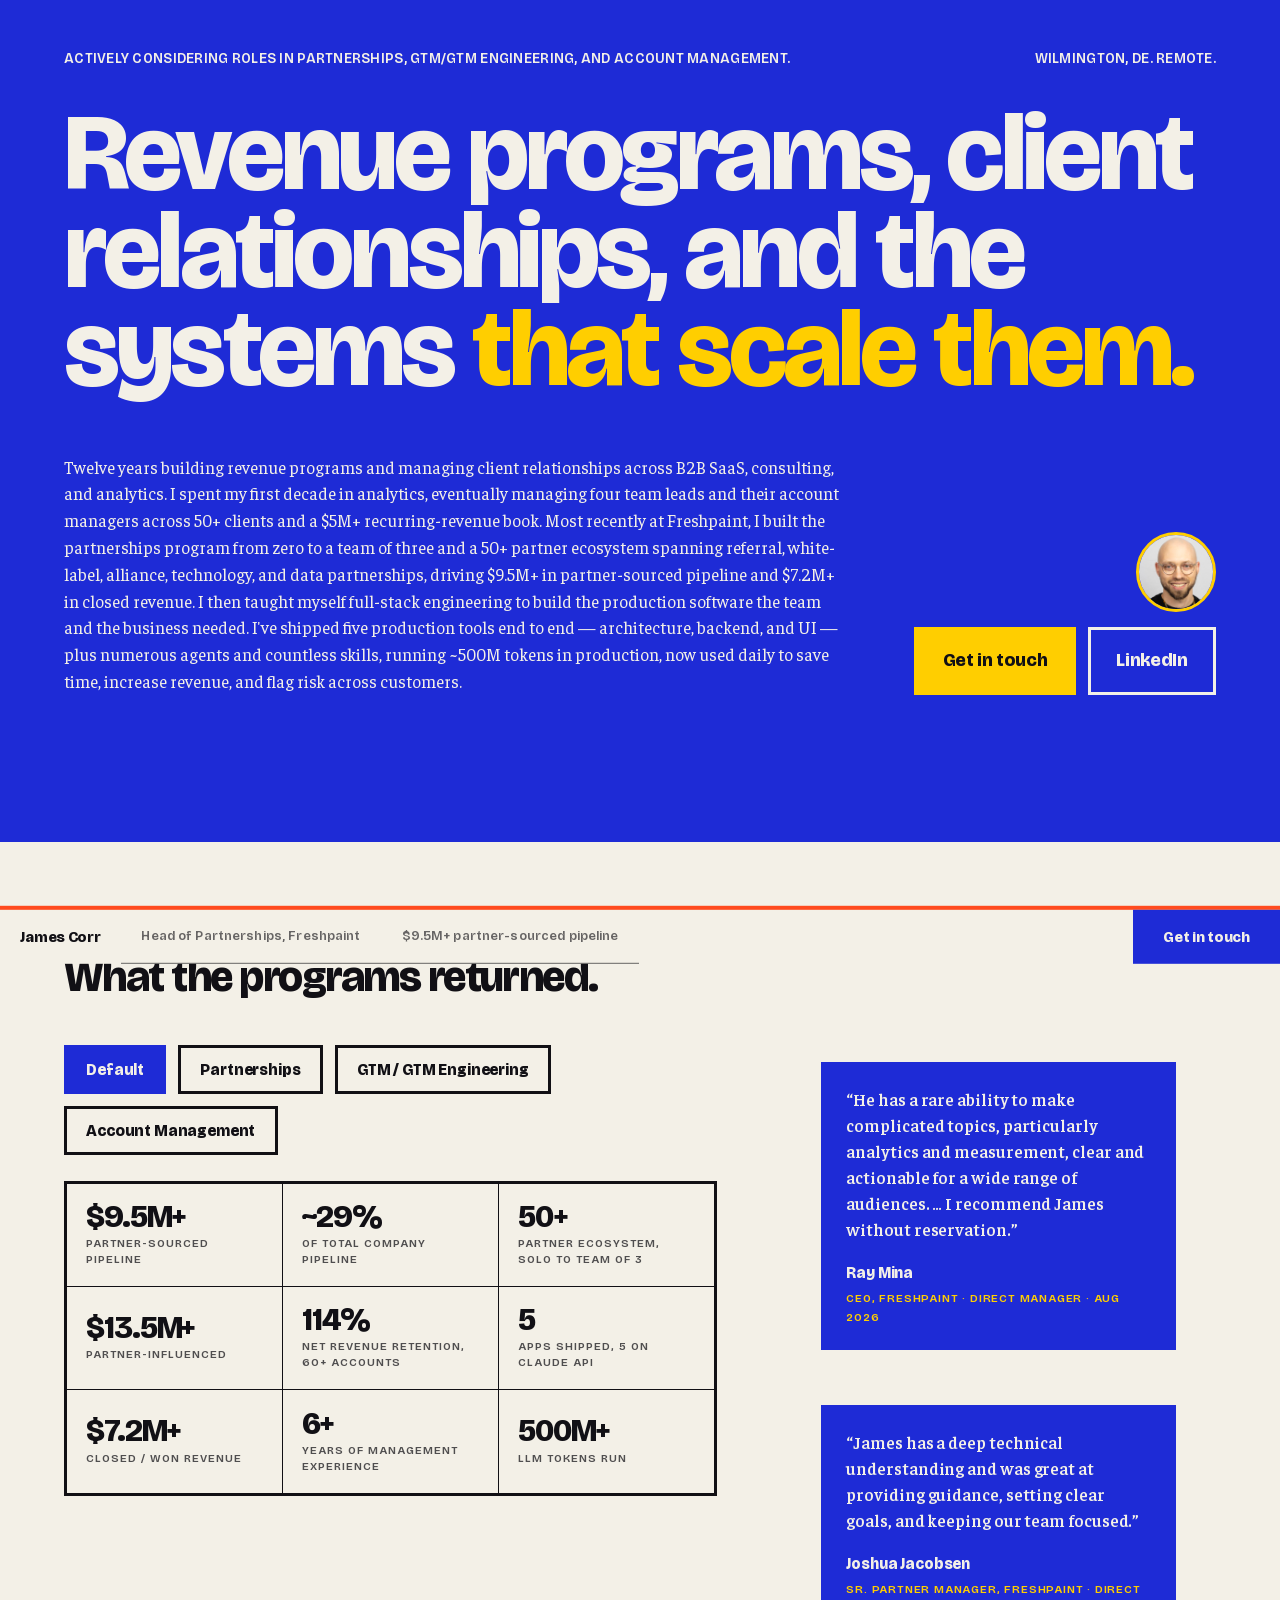
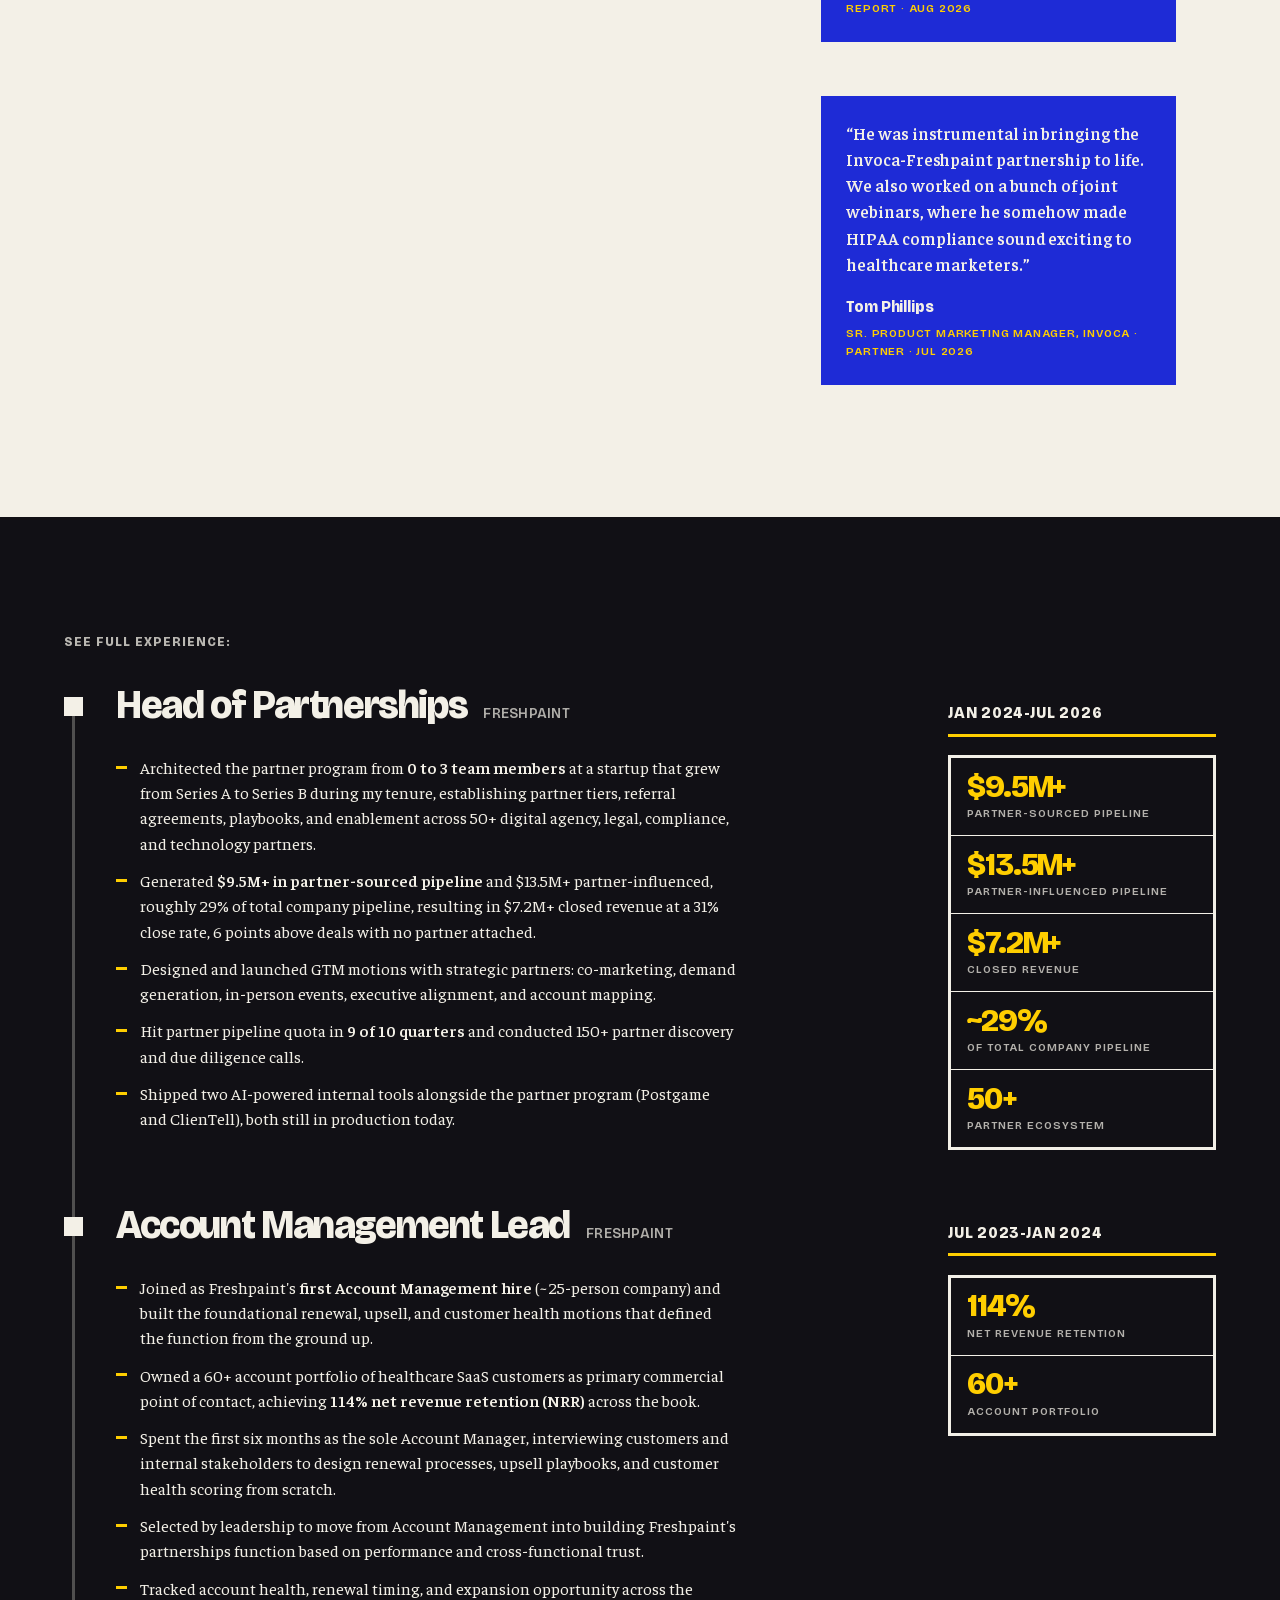
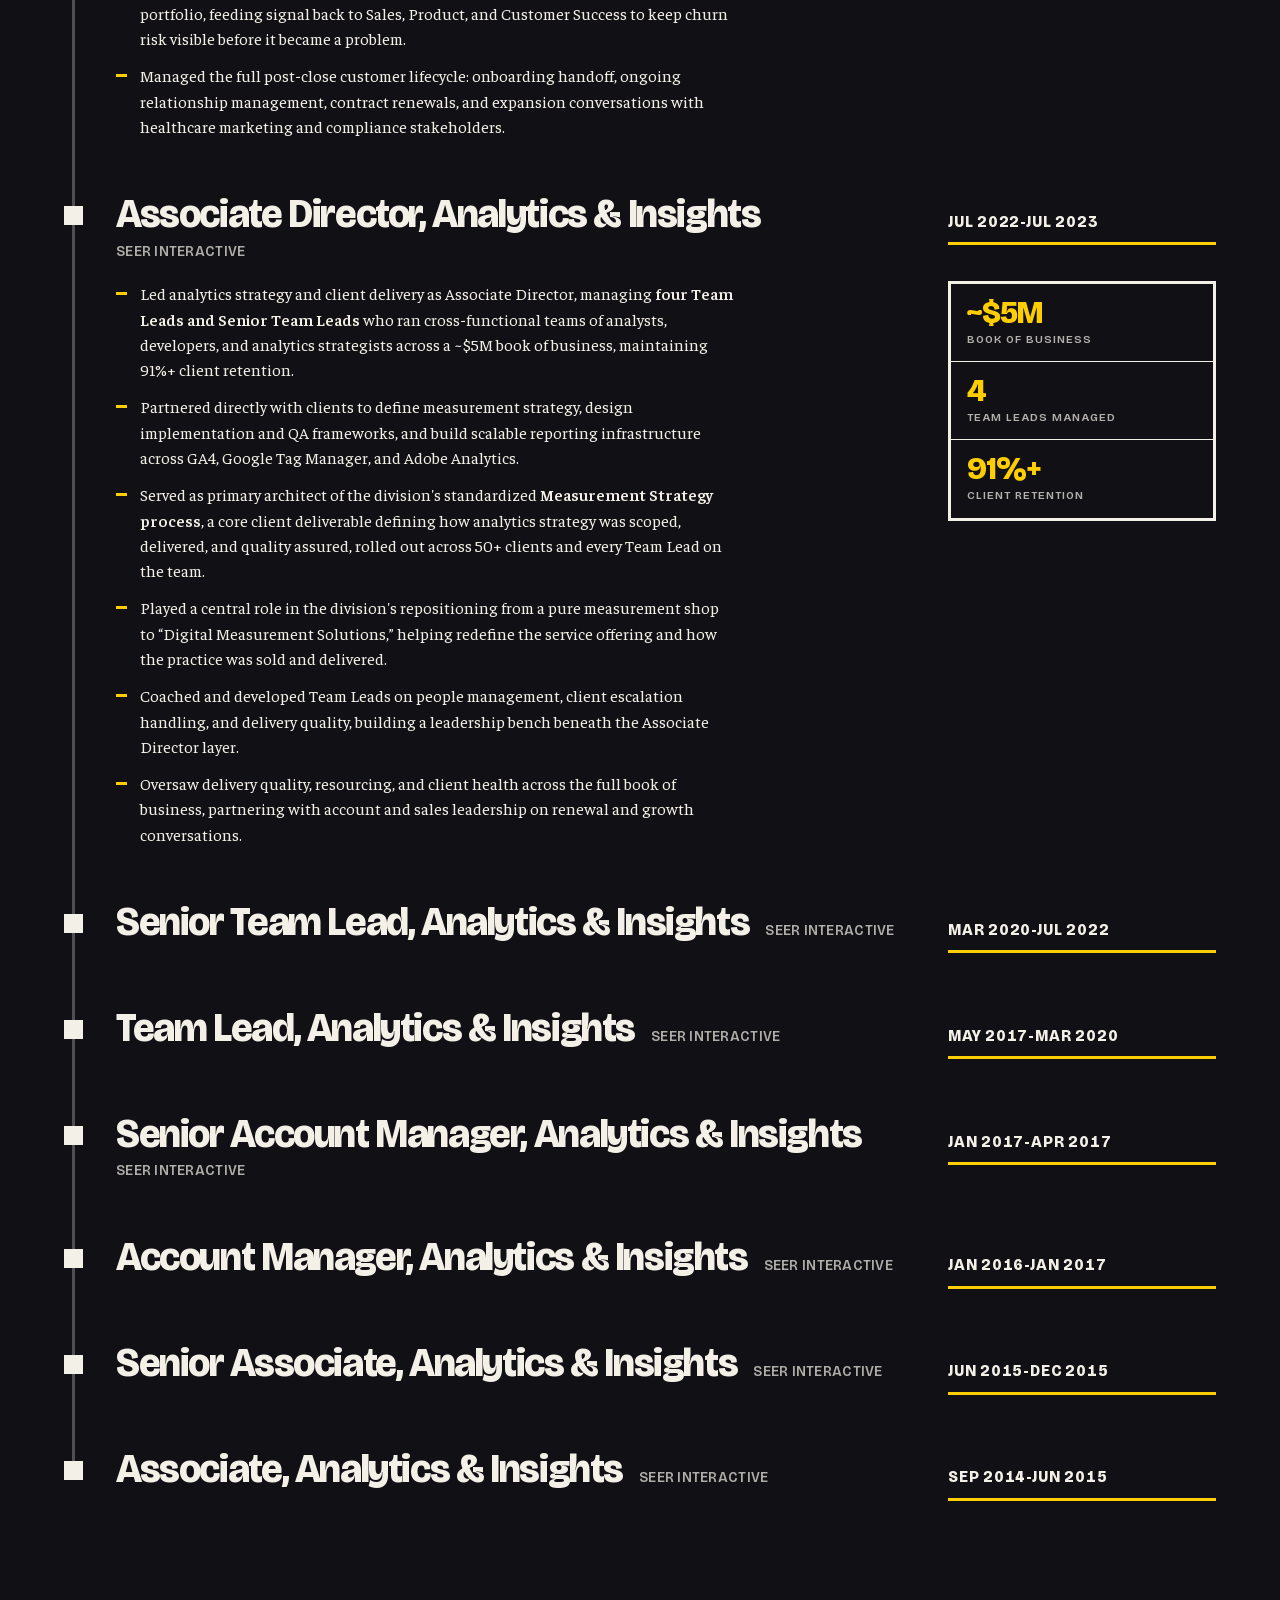
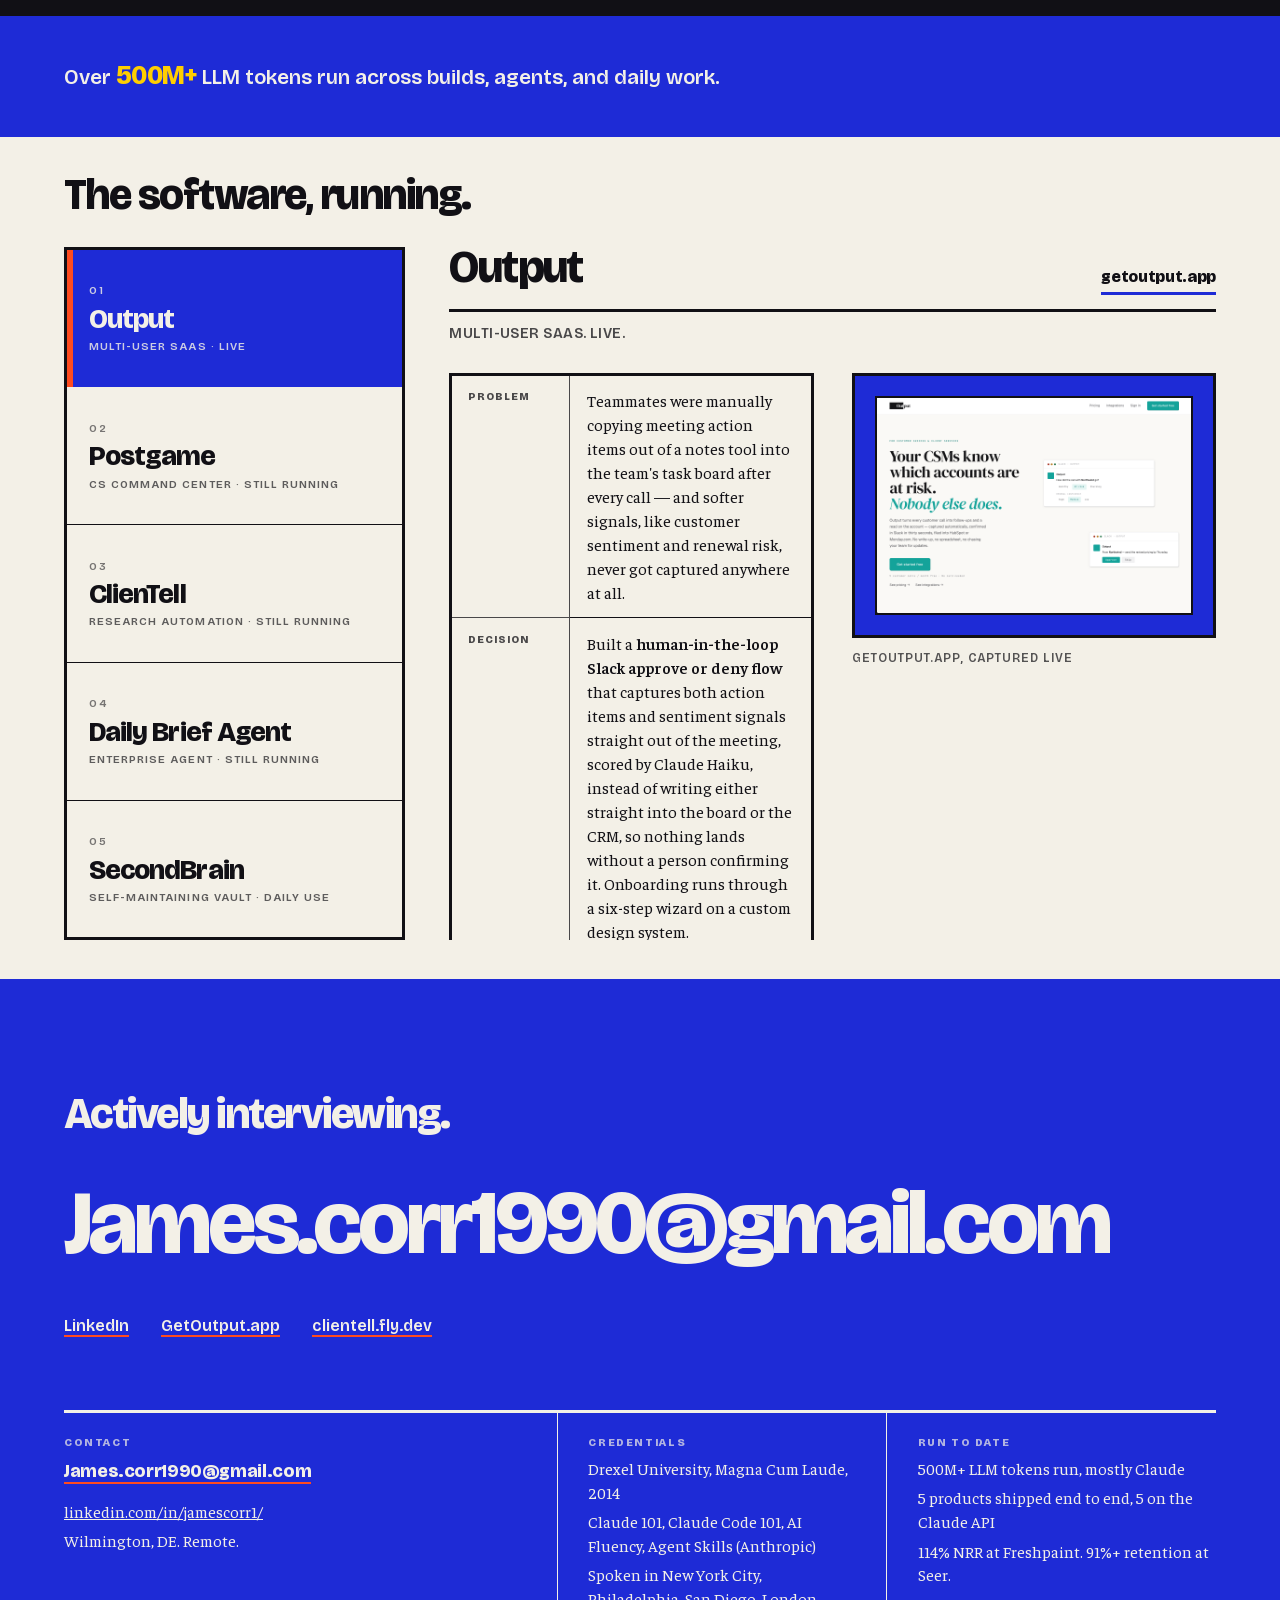
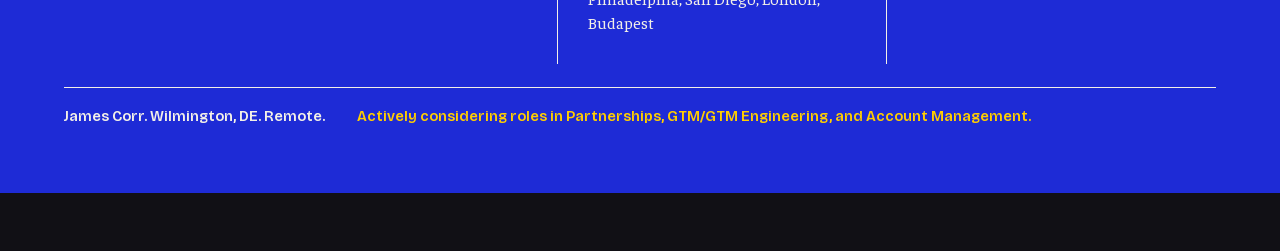
==== commit 2af6df79: "Add data partnerships angle to hero and Partnerships lens Hero copy names the partner types; Partner" ====
--- a/index.html
+++ b/index.html
@@ -374,7 +374,7 @@
 .lensbtn.active{background:var(--acc);color:var(--pbg);border-color:var(--acc)}
 .lenspanel{border:3px solid currentColor}
 .lenspanel .lp-in{padding:clamp(1.4rem,3vw,2.2rem)}
-.lp-metrics{display:grid;grid-template-columns:repeat(auto-fit,minmax(150px,1fr));border-bottom:1px solid currentColor;margin-bottom:1.4rem}
+.lp-metrics{display:grid;grid-template-columns:repeat(auto-fit,minmax(130px,1fr));border-bottom:1px solid currentColor;margin-bottom:1.4rem}
 .lp-metrics .dim{border:0;border-right:1px solid currentColor;border-bottom:0}
 .lp-metrics .dim:last-child{border-right:0}
 @media(max-width:560px){.lp-metrics{grid-template-columns:1fr 1fr}
@@ -448,7 +448,7 @@
       </div>
       <h1>Revenue programs, client relationships, and the systems <em>that scale them.</em></h1>
       <div class="bottom">
-        <p>Twelve years building revenue programs and managing client relationships across B2B SaaS, consulting, and analytics. I spent my first decade in analytics, eventually managing four team leads and their account managers across 50+ clients and a $5M+ recurring-revenue book. Most recently at Freshpaint, I built the partnerships program from zero to a 50+ partner ecosystem and a team of three, driving $9.5M+ in partner-sourced pipeline and $7.2M+ in closed revenue. I then taught myself full-stack engineering to build the production software the team and the business needed. I've shipped five production tools end to end &mdash; architecture, backend, and UI &mdash; plus numerous agents and countless skills, running ~500M tokens in production, now used daily to save time, increase revenue, and flag risk across customers.</p>
+        <p>Twelve years building revenue programs and managing client relationships across B2B SaaS, consulting, and analytics. I spent my first decade in analytics, eventually managing four team leads and their account managers across 50+ clients and a $5M+ recurring-revenue book. Most recently at Freshpaint, I built the partnerships program from zero to a team of three and a 50+ partner ecosystem spanning referral, white-label, alliance, technology, and data partnerships, driving $9.5M+ in partner-sourced pipeline and $7.2M+ in closed revenue. I then taught myself full-stack engineering to build the production software the team and the business needed. I've shipped five production tools end to end &mdash; architecture, backend, and UI &mdash; plus numerous agents and countless skills, running ~500M tokens in production, now used daily to save time, increase revenue, and flag risk across customers.</p>
         <div class="contact">
           <img class="avatar" src="assets/james-avatar.jpg" alt="Portrait of James Corr" width="80" height="80" loading="eager">
           <div class="acts">
@@ -491,14 +491,16 @@
             <div class="lp-in">
               <div class="lp-metrics">
                 <div class="dim"><span class="v">$9.5M+</span><span class="l">Partner-sourced pipeline</span></div>
-                <div class="dim"><span class="v">$13.5M+</span><span class="l">Partner-influenced</span></div>
+                <div class="dim"><span class="v">~$500K</span><span class="l">ARR from one white-label deal</span></div>
                 <div class="dim"><span class="v">50+</span><span class="l">Partner ecosystem</span></div>
                 <div class="dim"><span class="v">9/10</span><span class="l">Quarters on quota</span></div>
               </div>
               <ul class="lp-hl">
-                <li>Built the partner program from <b>0 to a team of 3</b> across 50+ digital agency, legal, compliance, and technology partners.</li>
-                <li>Designed and launched GTM motions with strategic partners: co-marketing, demand generation, in-person events, executive alignment, and account mapping.</li>
-                <li>Conducted 100+ partner and customer discovery calls.</li>
+                <li>Built the partner program from <b>0 to a team of 3</b> across 50+ partners, spanning referral, white-label, alliance, technology, and data partnerships.</li>
+                <li>Closed a <b>white-label deal worth ~$500K in ARR</b> over two years, embedding Freshpaint in a partner's offering that was resold to 1,000+ of its clients.</li>
+                <li>Built an <b>alliance with major insurance carriers</b>, enabling their teams to use Freshpaint to reduce data privacy risk across their clients.</li>
+                <li>Designed the program mechanics: partner tiers, referral incentives, deal registration, and per-partner targets set from account mapping.</li>
+                <li>Launched GTM motions with strategic partners: co-marketing, demand generation, in-person events, executive alignment, account mapping, and co-selling deals through close.</li>
               </ul>
             </div>
           </div>
@@ -579,7 +581,7 @@
             <li>Architected the partner program from <b>0 to 3 team members</b> at a startup that grew from Series A to Series B during my tenure, establishing partner tiers, referral agreements, playbooks, and enablement across 50+ digital agency, legal, compliance, and technology partners.</li>
             <li>Generated <b>$9.5M+ in partner-sourced pipeline</b> and $13.5M+ partner-influenced, roughly 29% of total company pipeline, resulting in $7.2M+ closed revenue at a 31% close rate, 6 points above deals with no partner attached.</li>
             <li>Designed and launched GTM motions with strategic partners: co-marketing, demand generation, in-person events, executive alignment, and account mapping.</li>
-            <li>Hit partner pipeline quota in <b>9 of 10 quarters</b> and conducted 100+ discovery calls.</li>
+            <li>Hit partner pipeline quota in <b>9 of 10 quarters</b> and conducted 150+ partner discovery and due diligence calls.</li>
             <li>Shipped two AI-powered internal tools alongside the partner program (Postgame and ClienTell), both still in production today.</li>
           </ul>
           <div class="dims">
